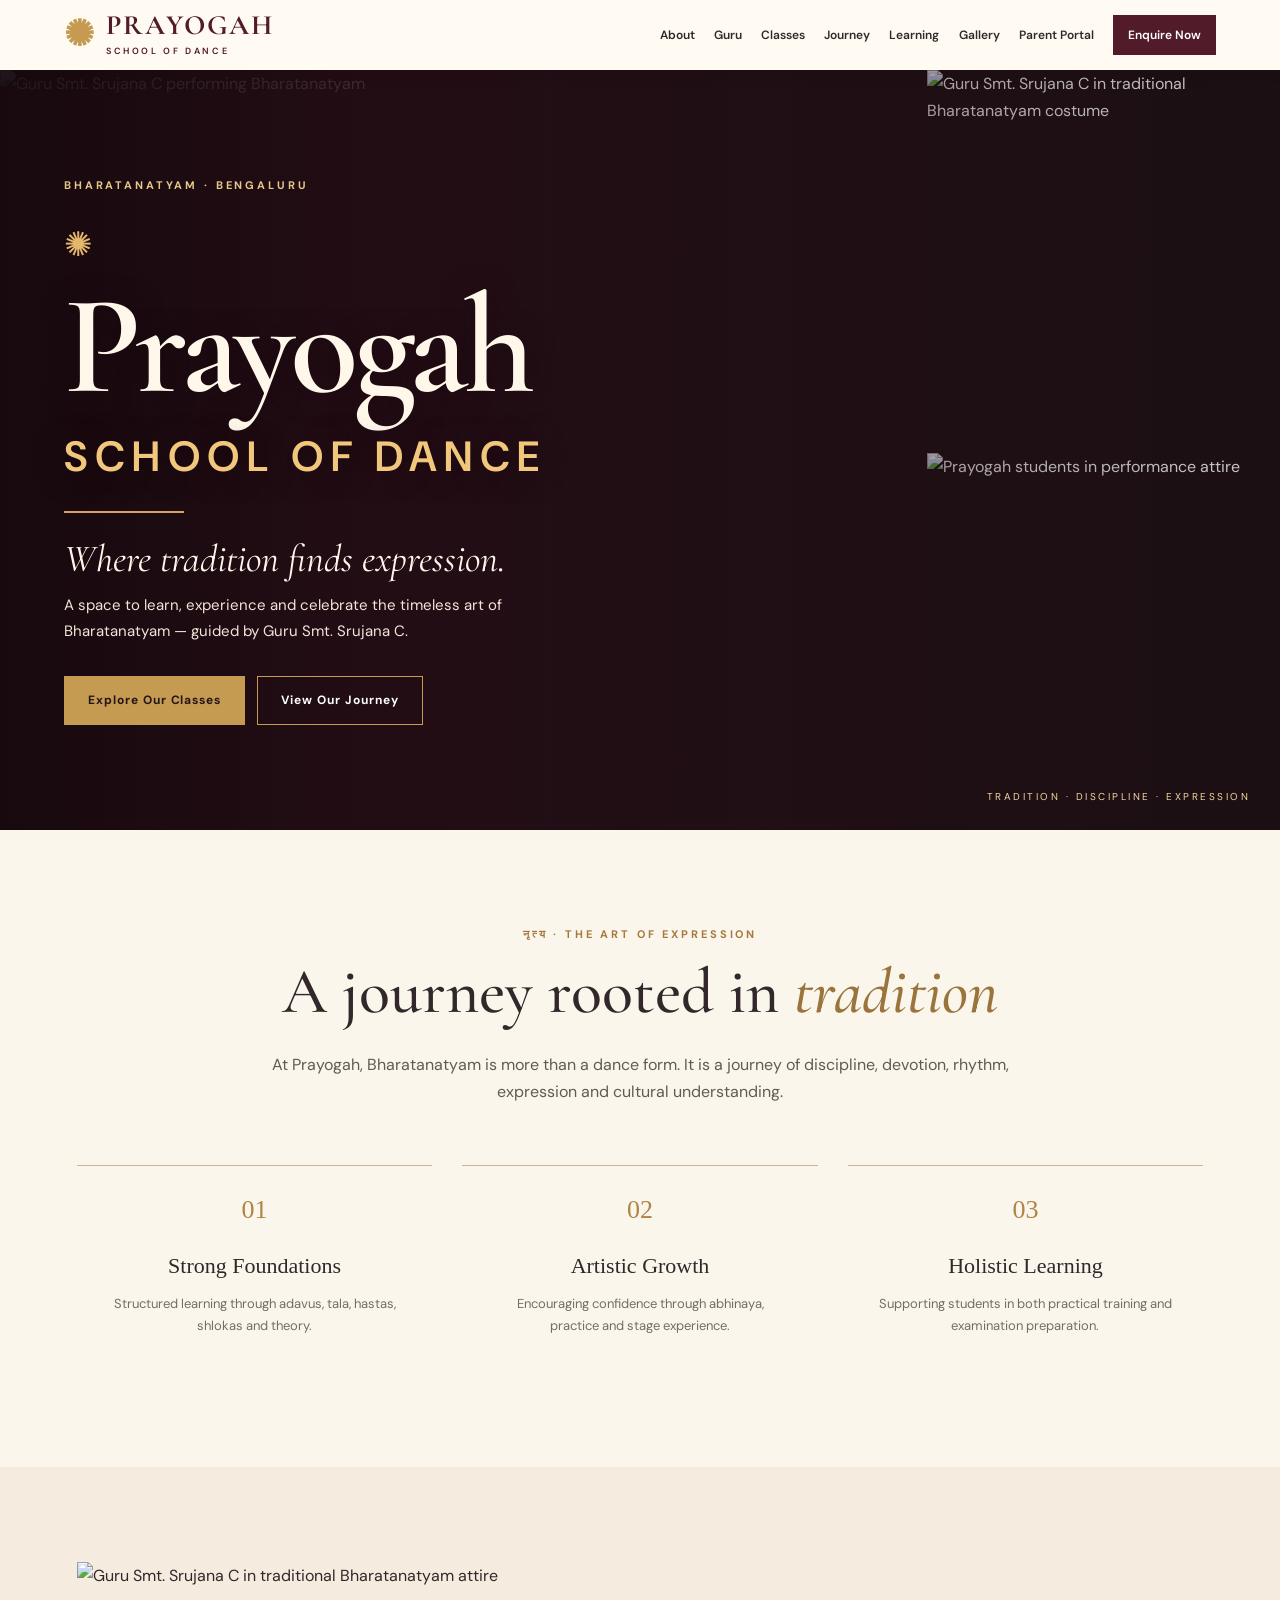
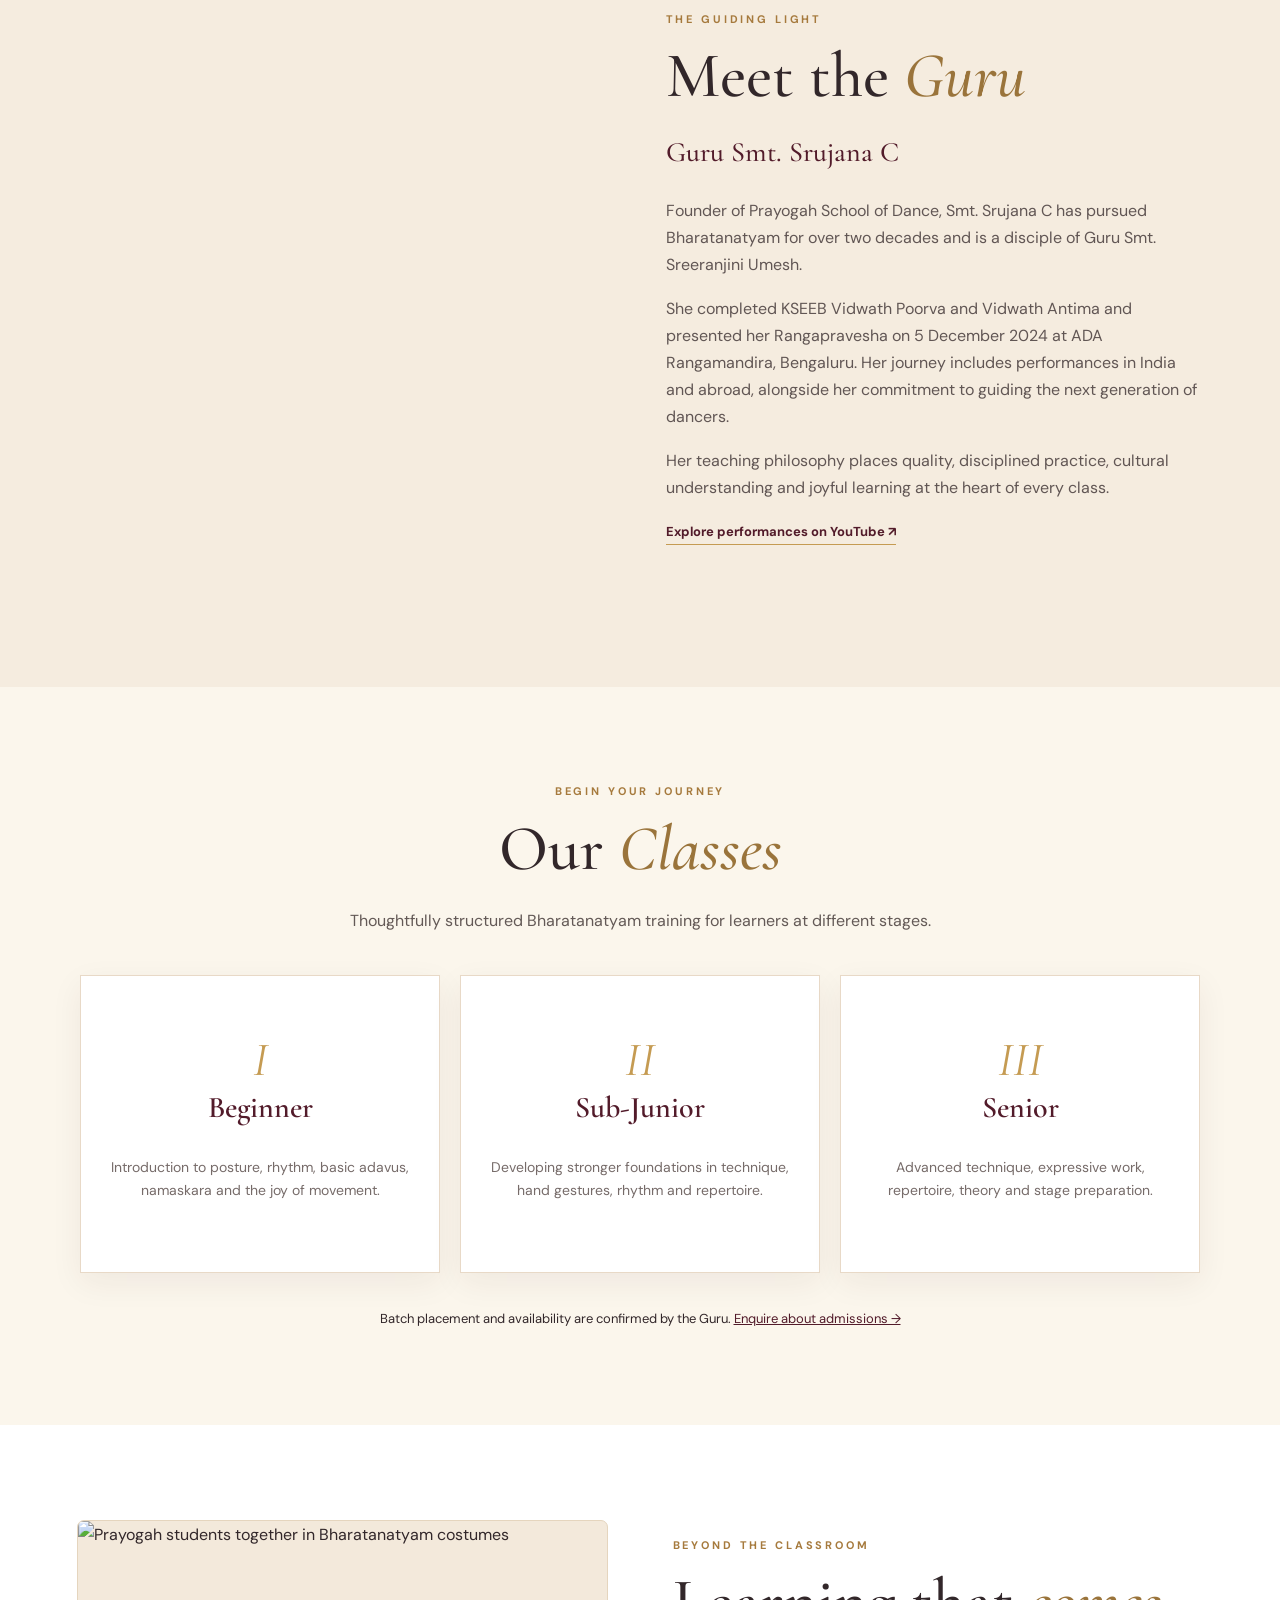
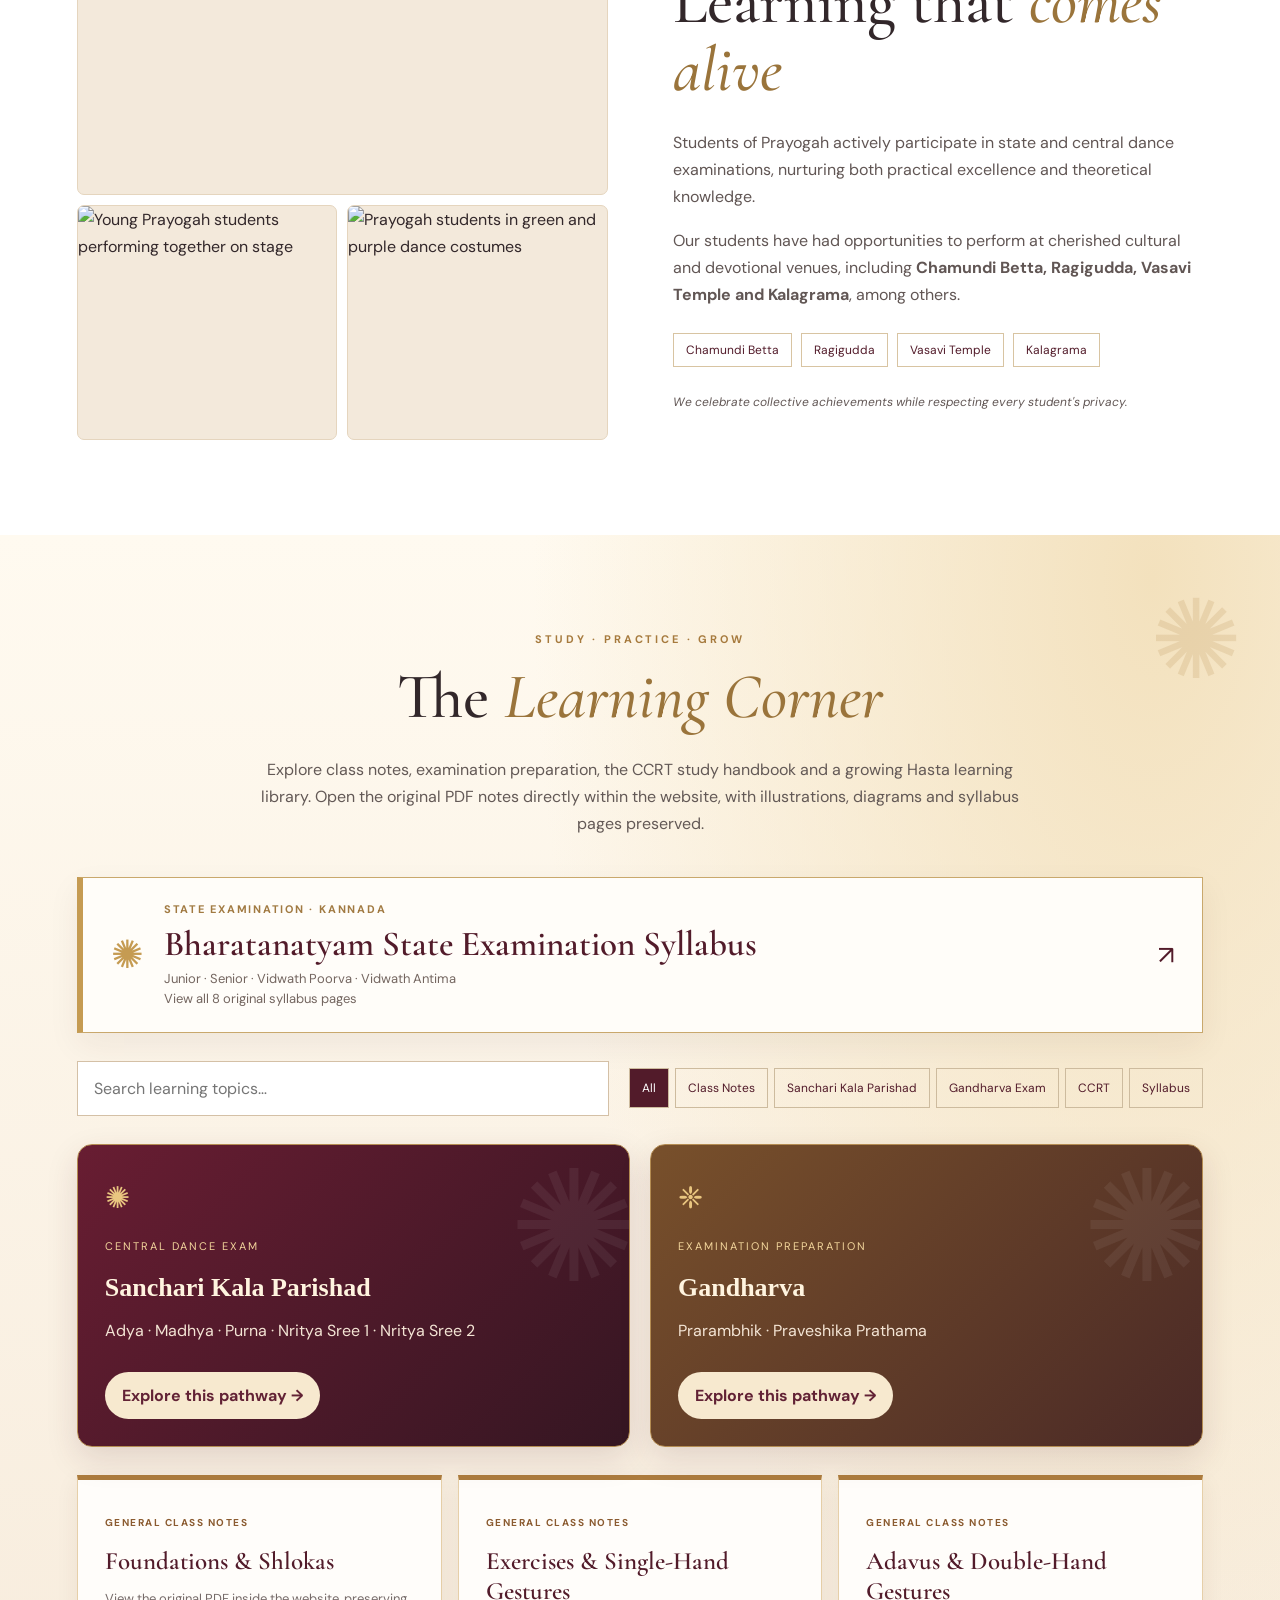
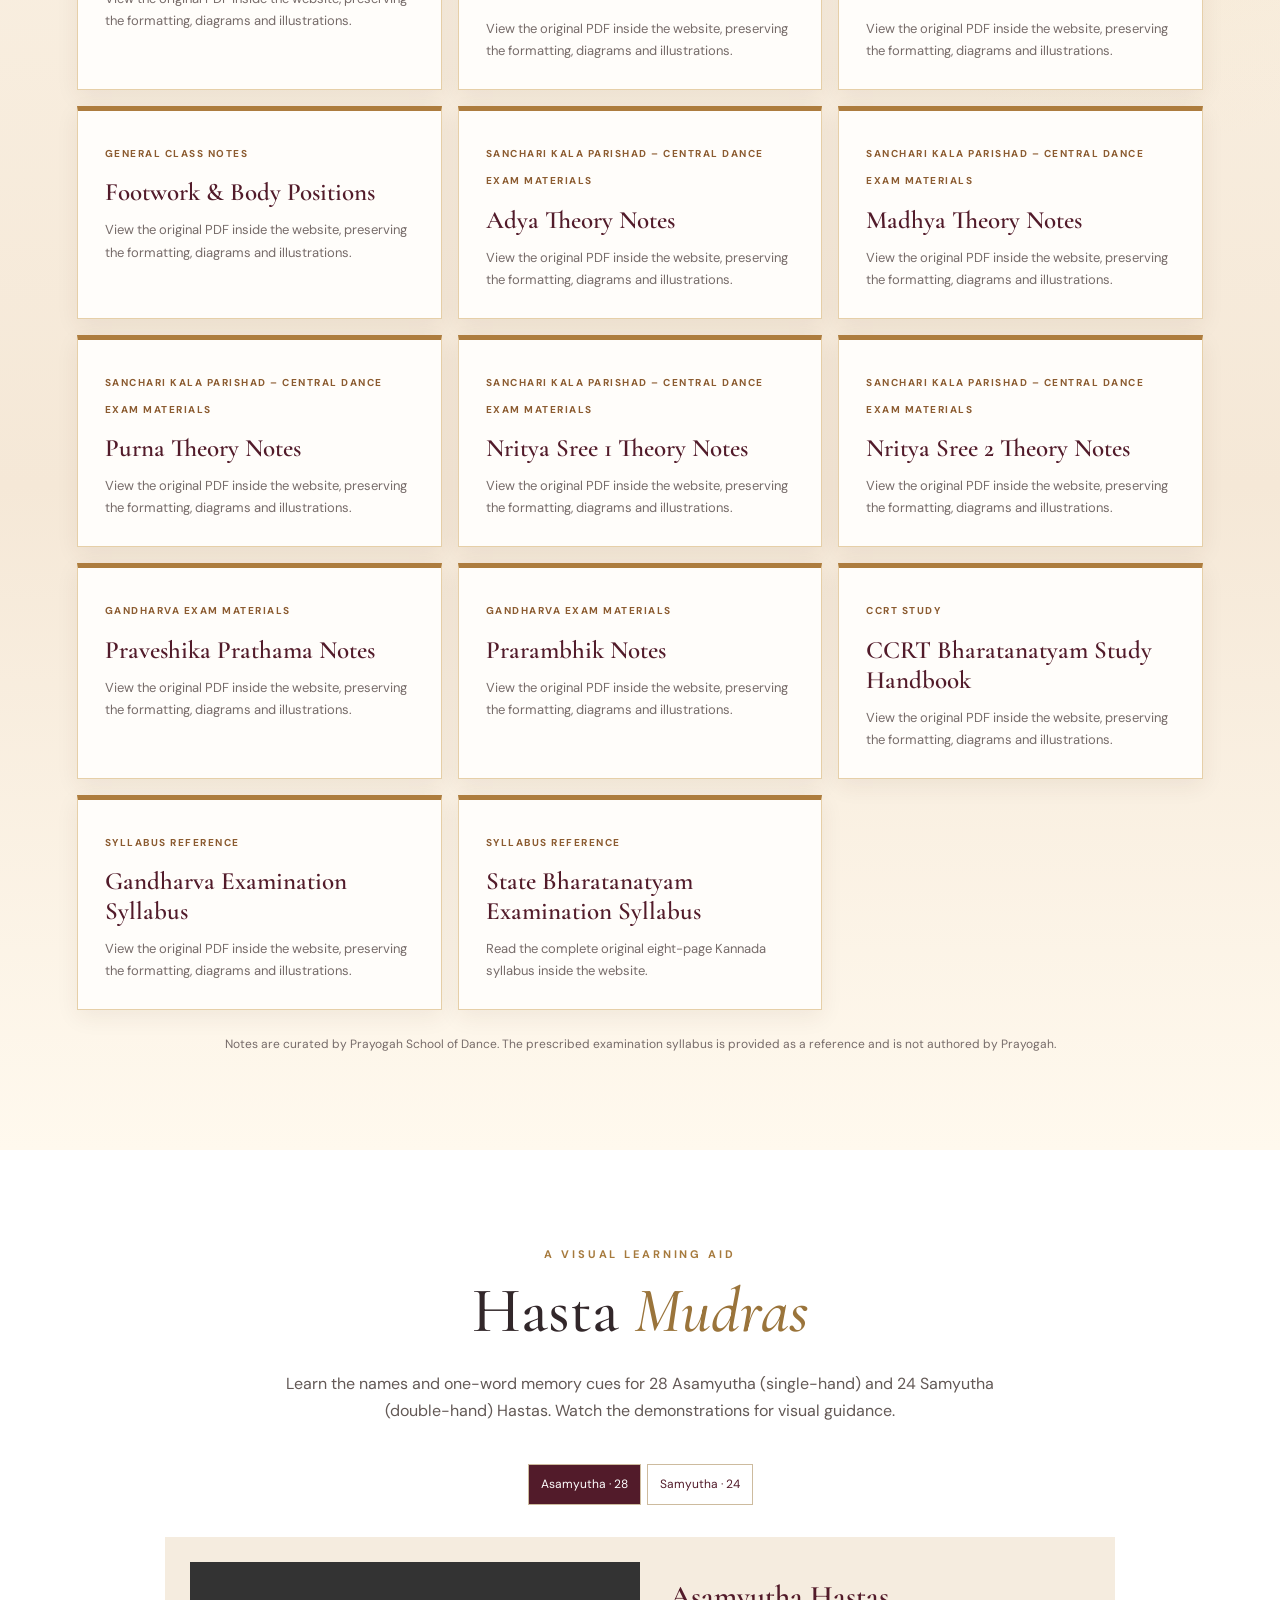
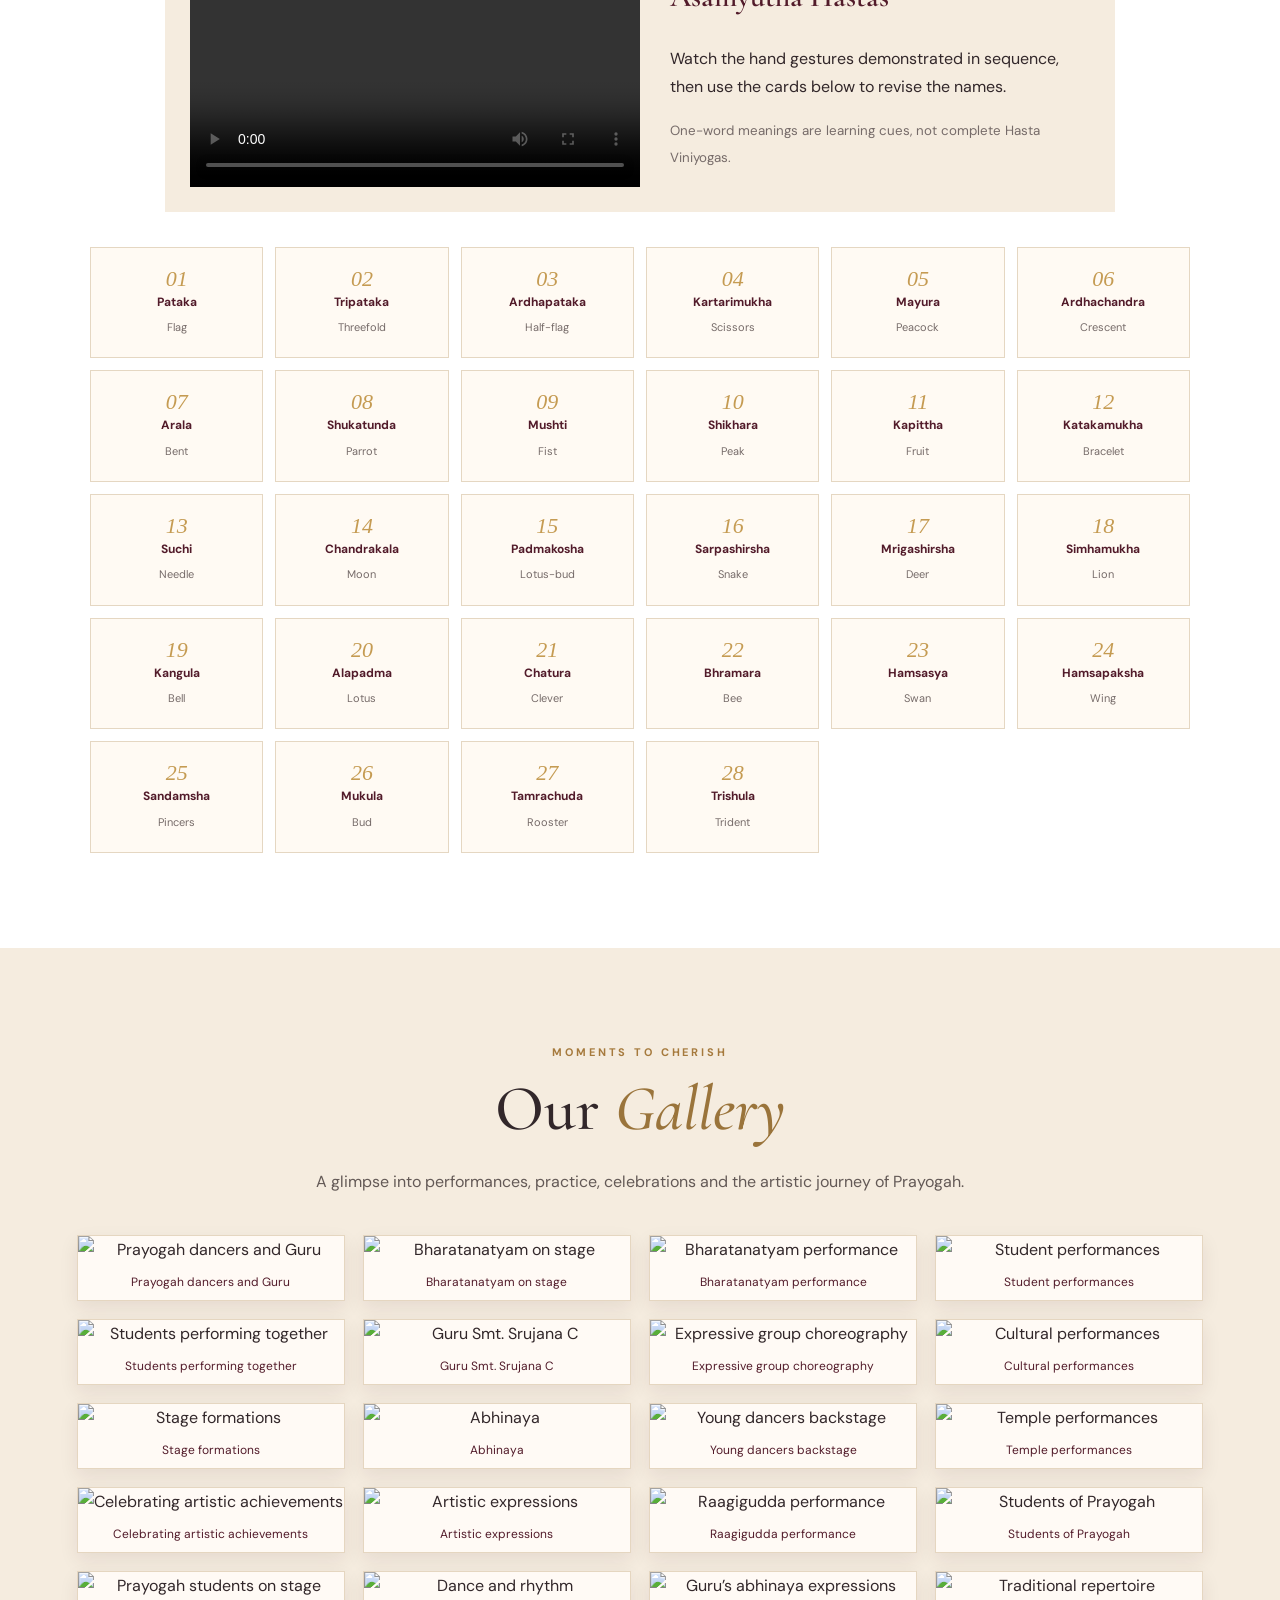
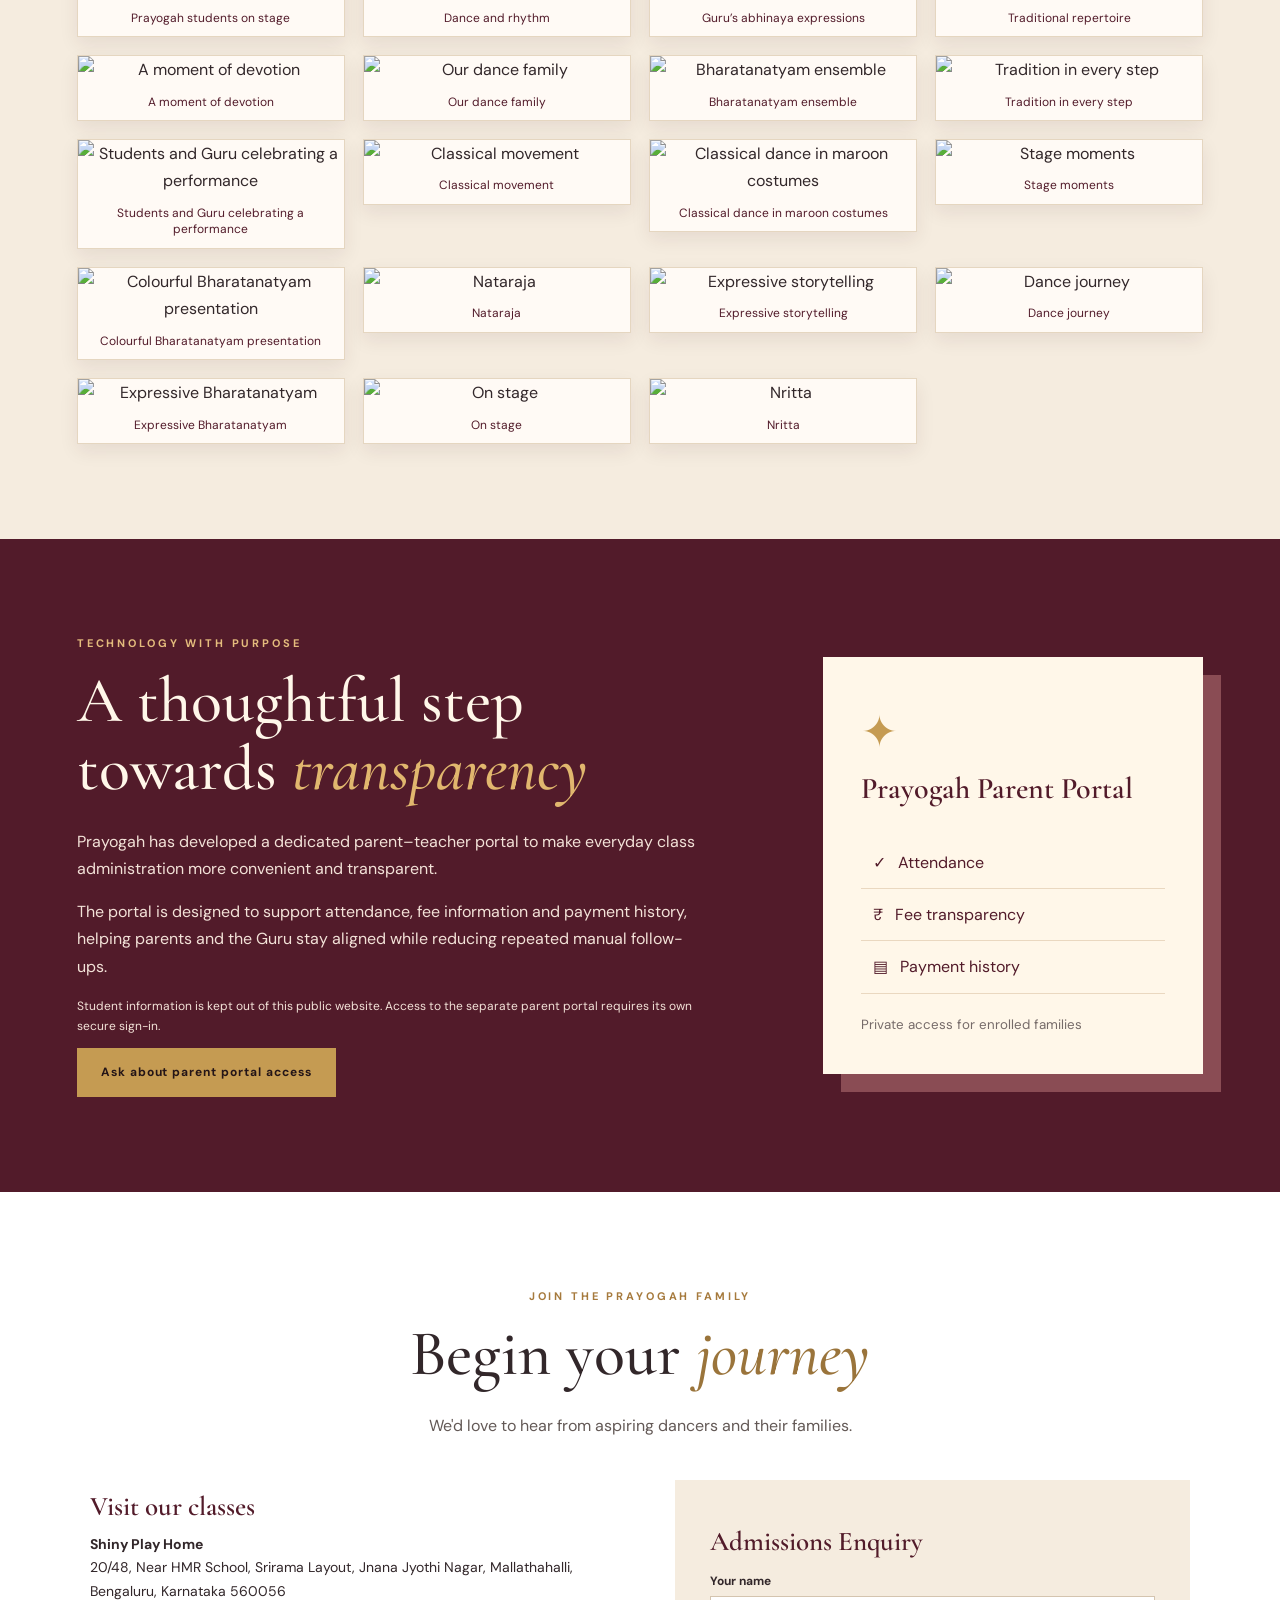
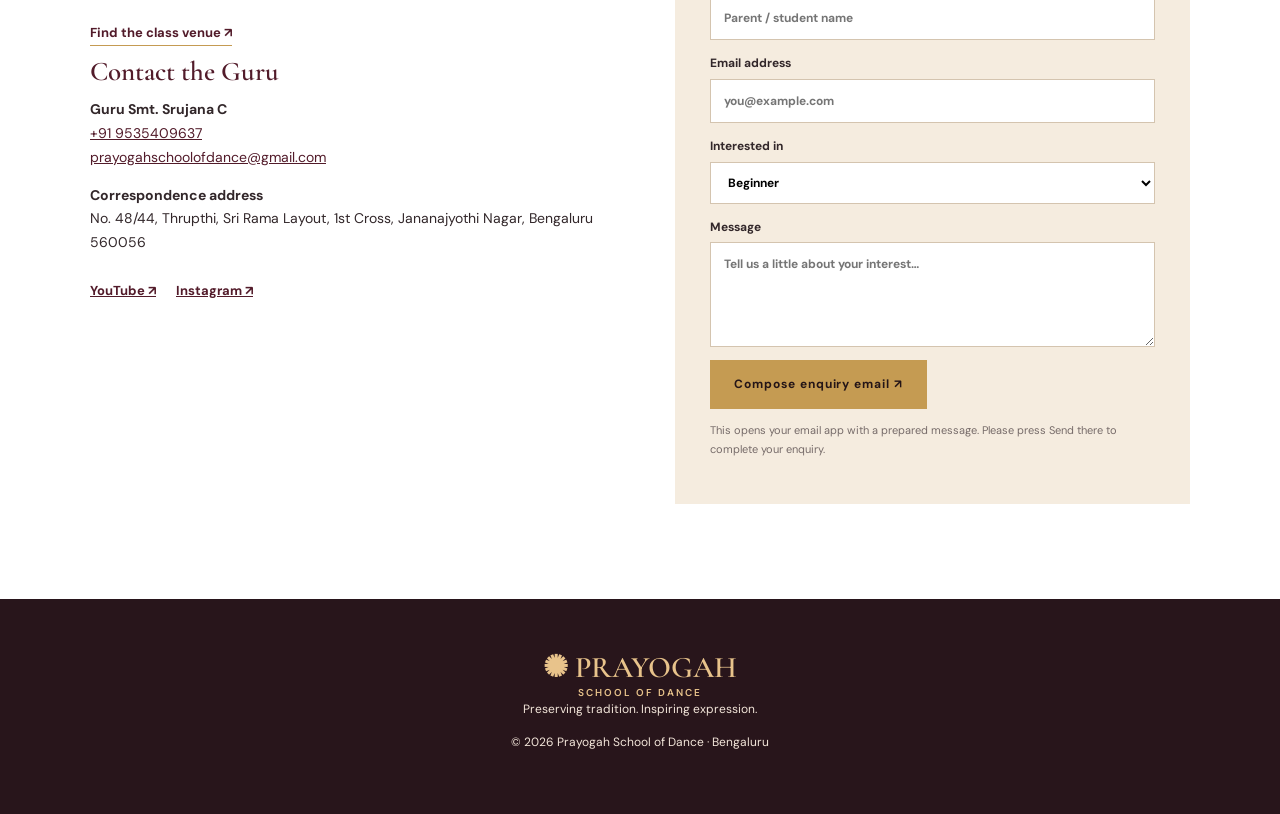
==== index.html @ fff576eb "Add files via upload" ====
<!doctype html><html lang="en"><head><meta charset="utf-8"><meta name="viewport" content="width=device-width,initial-scale=1"><meta name="theme-color" content="#521b2a"><meta name="description" content="Prayogah School of Dance offers traditional Bharatanatyam training in Jnana Jyothi Nagar, Mallathahalli, Bengaluru, under Guru Smt. Srujana C."><title>Prayogah School of Dance | Bharatanatyam in Bengaluru</title><link rel="stylesheet" href="styles.css"></head><body>
<header class="header"><a class="brand" href="#home"><span class="brand-symbol">✺</span><span>PRAYOGAH<small>SCHOOL OF DANCE</small></span></a><button class="menu-toggle" aria-label="Toggle navigation" aria-expanded="false">☰</button><nav id="main-nav"><a href="#about">About</a><a href="#guru">Guru</a><a href="#classes">Classes</a><a href="#performances">Journey</a><a href="#learning">Learning</a><a href="#gallery">Gallery</a><a href="#portal">Parent Portal</a><a href="#contact" class="nav-cta">Enquire Now</a></nav></header>
<main><section id="home" class="hero hero-reimagined"><div class="hero-visuals" aria-label="Real photographs from Prayogah performances"><img class="hero-main-image" src="assets/guru-dance.webp" alt="Guru Smt. Srujana C performing Bharatanatyam" fetchpriority="high"><div class="hero-side-images"><img src="assets/guru-portrait.webp" alt="Guru Smt. Srujana C in traditional Bharatanatyam costume"><img src="assets/students-stage.webp" alt="Prayogah students in performance attire"></div></div><div class="hero-shade"></div><div class="hero-content"><div class="eyebrow light">BHARATANATYAM · BENGALURU</div><div class="hero-ornament">✺</div><h1><span class="school-name">Prayogah</span><span class="school-subname">School of Dance</span></h1><div class="hero-rule"></div><p class="hero-tagline">Where tradition finds expression.</p><p class="hero-description">A space to learn, experience and celebrate the timeless art of Bharatanatyam — guided by Guru Smt. Srujana C.</p><div class="hero-actions"><a class="btn gold" href="#classes">Explore Our Classes</a><a class="btn outline" href="#gallery">View Our Journey</a></div></div><div class="hero-caption">TRADITION · DISCIPLINE · EXPRESSION</div></section>
<section class="intro section" id="about"><div class="section-kicker">नृत्य · The art of expression</div><h2>A journey rooted in <em>tradition</em></h2><p class="lead">At Prayogah, Bharatanatyam is more than a dance form. It is a journey of discipline, devotion, rhythm, expression and cultural understanding.</p><div class="pillars"><article><span>01</span><h3>Strong Foundations</h3><p>Structured learning through adavus, tala, hastas, shlokas and theory.</p></article><article><span>02</span><h3>Artistic Growth</h3><p>Encouraging confidence through abhinaya, practice and stage experience.</p></article><article><span>03</span><h3>Holistic Learning</h3><p>Supporting students in both practical training and examination preparation.</p></article></div></section>
<section id="guru" class="guru section"><div class="guru-image"><img src="assets/guru-portrait.webp" alt="Guru Smt. Srujana C in traditional Bharatanatyam attire" loading="lazy"></div><div class="guru-copy"><div class="section-kicker">The guiding light</div><h2>Meet the <em>Guru</em></h2><h3>Guru Smt. Srujana C</h3><p>Founder of Prayogah School of Dance, Smt. Srujana C has pursued Bharatanatyam for over two decades and is a disciple of Guru Smt. Sreeranjini Umesh.</p><p>She completed KSEEB Vidwath Poorva and Vidwath Antima and presented her Rangapravesha on 5 December 2024 at ADA Rangamandira, Bengaluru. Her journey includes performances in India and abroad, alongside her commitment to guiding the next generation of dancers.</p><p>Her teaching philosophy places quality, disciplined practice, cultural understanding and joyful learning at the heart of every class.</p><a class="text-link" href="https://www.youtube.com/@Srujana_Bharatanatyam" target="_blank" rel="noopener">Explore performances on YouTube ↗</a></div></section>
<section id="classes" class="section classes"><div class="section-kicker">Begin your journey</div><h2>Our <em>Classes</em></h2><p class="section-sub">Thoughtfully structured Bharatanatyam training for learners at different stages.</p><div class="class-grid"><article class="class-card"><div class="class-number">I</div><h3>Beginner</h3><p>Introduction to posture, rhythm, basic adavus, namaskara and the joy of movement.</p></article><article class="class-card"><div class="class-number">II</div><h3>Sub-Junior</h3><p>Developing stronger foundations in technique, hand gestures, rhythm and repertoire.</p></article><article class="class-card"><div class="class-number">III</div><h3>Senior</h3><p>Advanced technique, expressive work, repertoire, theory and stage preparation.</p></article></div><p class="classes-note">Batch placement and availability are confirmed by the Guru. <a href="#contact">Enquire about admissions →</a></p></section>
<section id="performances" class="section journey"><div class="journey-collage" aria-label="Prayogah students across performances"><figure class="journey-photo journey-photo-wide"><img src="assets/students-group.webp" alt="Prayogah students together in Bharatanatyam costumes" loading="lazy"></figure><figure class="journey-photo"><img src="assets/new-gallery-12.webp" alt="Young Prayogah students performing together on stage" loading="lazy"></figure><figure class="journey-photo"><img src="assets/new-gallery-01.webp" alt="Prayogah students in green and purple dance costumes" loading="lazy"></figure></div><div class="journey-copy"><div class="section-kicker">Beyond the classroom</div><h2>Learning that <em>comes alive</em></h2><p>Students of Prayogah actively participate in state and central dance examinations, nurturing both practical excellence and theoretical knowledge.</p><p>Our students have had opportunities to perform at cherished cultural and devotional venues, including <strong>Chamundi Betta, Ragigudda, Vasavi Temple and Kalagrama</strong>, among others.</p><div class="venue-tags"><span>Chamundi Betta</span><span>Ragigudda</span><span>Vasavi Temple</span><span>Kalagrama</span></div><p class="privacy-note">We celebrate collective achievements while respecting every student's privacy.</p></div></section>
<section id="learning" class="section learning"><div class="section-kicker">Study · Practice · Grow</div><h2>The <em>Learning Corner</em></h2><p class="section-sub">Explore class notes, examination preparation, the CCRT study handbook and a growing Hasta learning library. Open the original PDF notes directly within the website, with illustrations, diagrams and syllabus pages preserved.</p><a class="state-feature" href="article-14.html" aria-label="Open State Bharatanatyam Examination Syllabus"><span class="state-feature-icon">✺</span><span><small>STATE EXAMINATION · KANNADA</small><strong>Bharatanatyam State Examination Syllabus</strong><span>Junior · Senior · Vidwath Poorva · Vidwath Antima<br>View all 8 original syllabus pages</span></span><span class="state-feature-arrow" aria-hidden="true">↗</span></a><div class="learning-tools"><input id="article-search" type="search" placeholder="Search learning topics…" aria-label="Search learning articles"><div class="filters" id="filters"><button class="active" data-filter="All">All</button><button data-filter="General Class Notes">Class Notes</button><button data-filter="Sanchari Kala Parishad – Central Dance Exam Materials">Sanchari Kala Parishad</button><button data-filter="Gandharva Exam Materials">Gandharva Exam</button><button data-filter="CCRT Study">CCRT</button><button data-filter="Syllabus Reference">Syllabus</button></div></div><div class="learning-paths" aria-label="Examination study pathways"><div class="path-card"><div class="path-icon">✺</div><span>CENTRAL DANCE EXAM</span><h3>Sanchari Kala Parishad</h3><p>Adya · Madhya · Purna · Nritya Sree 1 · Nritya Sree 2</p><button type="button" class="path-filter" data-path="Sanchari Kala Parishad – Central Dance Exam Materials">Explore this pathway →</button></div><div class="path-card"><div class="path-icon">❈</div><span>EXAMINATION PREPARATION</span><h3>Gandharva</h3><p>Prarambhik · Praveshika Prathama</p><button type="button" class="path-filter" data-path="Gandharva Exam Materials">Explore this pathway →</button></div></div><div class="article-grid" id="article-grid"></div><div class="learning-footnote">Notes are curated by Prayogah School of Dance. The prescribed examination syllabus is provided as a reference and is not authored by Prayogah.</div></section>
<section id="hastas" class="section hastas"><div class="section-kicker">A visual learning aid</div><h2>Hasta <em>Mudras</em></h2><p class="section-sub">Learn the names and one-word memory cues for 28 Asamyutha (single-hand) and 24 Samyutha (double-hand) Hastas. Watch the demonstrations for visual guidance.</p><div class="hasta-switch"><button data-hasta="asamyutha" class="active">Asamyutha · 28</button><button data-hasta="samyutha">Samyutha · 24</button></div><div class="hasta-video"><video id="hasta-video" controls preload="metadata" playsinline controlsList="nodownload" src="assets/asamyutha-hastas.mp4"></video><div><h3 id="hasta-video-title">Asamyutha Hastas</h3><p>Watch the hand gestures demonstrated in sequence, then use the cards below to revise the names.</p><small>One-word meanings are learning cues, not complete Hasta Viniyogas.</small></div></div><div id="hasta-grid" class="hasta-grid"></div></section>
<section id="gallery" class="section gallery"><div class="section-kicker">Moments to cherish</div><h2>Our <em>Gallery</em></h2><p class="section-sub">A glimpse into performances, practice, celebrations and the artistic journey of Prayogah.</p><div class="gallery-grid" id="gallery-grid"></div></section>
<section id="portal" class="portal section"><div><div class="section-kicker pale">Technology with purpose</div><h2>A thoughtful step towards <em>transparency</em></h2><p>Prayogah has developed a dedicated parent–teacher portal to make everyday class administration more convenient and transparent.</p><p>The portal is designed to support attendance, fee information and payment history, helping parents and the Guru stay aligned while reducing repeated manual follow-ups.</p><p class="portal-caution">Student information is kept out of this public website. Access to the separate parent portal requires its own secure sign-in.</p><a class="btn gold" href="#contact">Ask about parent portal access</a></div><div class="portal-art"><span class="portal-icon">✦</span><h3>Prayogah Parent Portal</h3><div class="portal-row">✓ &nbsp; Attendance</div><div class="portal-row">₹ &nbsp; Fee transparency</div><div class="portal-row">▤ &nbsp; Payment history</div><small>Private access for enrolled families</small></div></section>
<section id="contact" class="section contact"><div class="section-kicker">Join the Prayogah family</div><h2>Begin your <em>journey</em></h2><p class="section-sub">We'd love to hear from aspiring dancers and their families.</p><div class="contact-layout"><div class="contact-details"><h3>Visit our classes</h3><p><strong>Shiny Play Home</strong><br>20/48, Near HMR School, Srirama Layout, Jnana Jyothi Nagar, Mallathahalli, Bengaluru, Karnataka 560056</p><a class="text-link" target="_blank" rel="noopener" href="https://www.google.com/maps/search/?api=1&query=Shiny%20Play%20Home%2020%2F48%20Near%20HMR%20School%20Srirama%20Layout%20Mallathahalli%20Bengaluru%20560056">Find the class venue ↗</a><h3>Contact the Guru</h3><p><strong>Guru Smt. Srujana C</strong><br><a href="tel:+919535409637">+91 9535409637</a><br><a href="mailto:prayogahschoolofdance@gmail.com">prayogahschoolofdance@gmail.com</a></p><p><strong>Correspondence address</strong><br>No. 48/44, Thrupthi, Sri Rama Layout, 1st Cross, Jananajyothi Nagar, Bengaluru 560056</p><div class="socials"><a href="https://www.youtube.com/@Srujana_Bharatanatyam" target="_blank" rel="noopener">YouTube ↗</a><a href="https://www.instagram.com/itssruj/" target="_blank" rel="noopener">Instagram ↗</a></div></div><form id="enquiry-form" class="enquiry-form"><h3>Admissions Enquiry</h3><label>Your name<input name="name" required autocomplete="name" placeholder="Parent / student name"></label><label>Email address<input name="email" type="email" required autocomplete="email" placeholder="you@example.com"></label><label>Interested in<select name="batch"><option>Beginner</option><option>Sub-Junior</option><option>Senior</option><option>Not sure yet</option></select></label><label>Message<textarea name="message" rows="4" placeholder="Tell us a little about your interest…"></textarea></label><button type="submit" class="btn gold">Compose enquiry email ↗</button><p class="form-hint">This opens your email app with a prepared message. Please press Send there to complete your enquiry.</p></form></div></section></main><div id="photo-preview" class="photo-preview" role="dialog" aria-label="Full photograph preview" aria-modal="true" hidden><button class="photo-close" type="button" aria-label="Close photograph preview">×</button><img alt=""><p class="photo-preview-caption"></p></div><footer class="site-footer"><div class="footer-brand">✺ PRAYOGAH <small>SCHOOL OF DANCE</small></div><p>Preserving tradition. Inspiring expression.</p><p>© <span id="year"></span> Prayogah School of Dance · Bengaluru</p></footer><script src="script.js"></script></body></html>
---- styles.css ----
@import url('https://fonts.googleapis.com/css2?family=Cormorant+Garamond:wght@400;500;600;700&family=DM+Sans:wght@400;500;600;700&display=swap');:root{--maroon:#521b2a;--deep:#28151b;--gold:#c59b52;--cream:#fbf6ec;--paper:#f5ecdf;--ink:#32272a;--muted:#766b69}*{box-sizing:border-box}html{scroll-behavior:smooth}body{margin:0;color:var(--ink);font-family:'DM Sans',Arial,sans-serif;background:var(--cream);line-height:1.7}a{color:inherit}button,input,textarea,select{font:inherit}button{cursor:pointer}.header,.simple-header{position:sticky;top:0;z-index:10;display:flex;align-items:center;justify-content:space-between;background:#fffaf3ed;backdrop-filter:blur(15px);padding:13px clamp(20px,5vw,90px);box-shadow:0 2px 20px #0000000d}.brand{display:flex;align-items:center;gap:10px;text-decoration:none;font-family:'Cormorant Garamond',serif;font-size:28px;font-weight:700;letter-spacing:.07em;color:var(--maroon);line-height:.9}.brand small{display:block;font:600 9px 'DM Sans',sans-serif;letter-spacing:.29em;margin-top:7px}.brand-symbol{color:var(--gold);font-size:36px}.header nav{display:flex;align-items:center;gap:clamp(12px,1.5vw,25px)}.header nav a{font-size:12px;text-decoration:none;font-weight:600}.header nav a:hover,.text-link:hover{color:#a77a38}.header .nav-cta{background:var(--maroon);color:white;padding:10px 15px}.menu-toggle{display:none;border:0;background:none;font-size:27px;color:var(--maroon)}.hero{position:relative;min-height:690px;display:flex;align-items:center;overflow:hidden;color:white;background:var(--deep)}.hero-photo{position:absolute;inset:0;background:url('assets/guru-performance.webp') center 31%/cover no-repeat}.hero-shade{position:absolute;inset:0;background:linear-gradient(90deg,#210d17e8 0%,#210d17ba 41%,#210d1740 80%)}.hero-content{position:relative;width:min(1150px,90%);margin:auto;padding:70px 0}.eyebrow,.section-kicker{text-transform:uppercase;letter-spacing:.26em;font-size:11px;font-weight:700;color:#a67a3d}.eyebrow.light{color:#e5c789}h1,h2,h3,p{margin-top:0}h1,h2{font-family:'Cormorant Garamond',Georgia,serif;line-height:1.06}h1{font-size:clamp(56px,7.3vw,105px);font-weight:500;margin:28px 0}h1 em,h2 em{font-weight:500;color:var(--gold)}.hero p{font-size:17px;max-width:450px;color:#f4e7d9}.hero-actions{display:flex;gap:12px;flex-wrap:wrap;margin-top:35px}.btn{display:inline-block;border:1px solid var(--gold);padding:13px 23px;text-decoration:none;font-size:12px;font-weight:700;letter-spacing:.08em;text-align:center}.btn.gold{background:var(--gold);color:#241517}.btn.outline{background:transparent;color:white}.hero-caption{position:absolute;right:30px;bottom:25px;letter-spacing:.25em;font-size:10px}.section{padding:95px max(6vw,24px)}.section-kicker{text-align:center;margin-bottom:14px}h2{font-size:clamp(43px,5vw,70px);text-align:center;font-weight:500;margin-bottom:25px}h2 em{color:#9a743b}.lead,.section-sub{max-width:760px;text-align:center;margin:0 auto 40px;color:#635956;font-size:16px}.intro{text-align:center}.pillars{max-width:1150px;margin:60px auto 0;display:grid;grid-template-columns:repeat(3,1fr);gap:30px}.pillars article{padding:22px 30px;border-top:1px solid #cdb58b}.pillars span{font-family:Georgia,serif;color:#ae8545;font-size:26px}.pillars h3{font-family:Georgia,serif;font-size:22px;font-weight:500;margin:15px 0 8px}.pillars p{font-size:13px;color:var(--muted)}.guru{display:grid;grid-template-columns:minmax(280px,1fr) minmax(300px,1.05fr);gap:clamp(30px,6vw,100px);align-items:center;background:var(--paper)}.guru-image img{width:100%;height:630px;object-fit:cover;object-position:center 15%;display:block}.guru-copy{max-width:580px}.guru-copy .section-kicker,.journey-copy .section-kicker,.portal .section-kicker{text-align:left}.guru-copy h2,.journey-copy h2,.portal h2{text-align:left}.guru-copy h3{font:500 28px 'Cormorant Garamond',serif;color:var(--maroon)}.guru-copy p,.journey-copy p{color:#615654}.text-link{color:var(--maroon);font-weight:700;font-size:13px;text-decoration:none;border-bottom:1px solid var(--gold);padding-bottom:4px}.classes{text-align:center}.class-grid{display:grid;grid-template-columns:repeat(3,1fr);gap:20px;max-width:1120px;margin:auto}.class-card{padding:55px 30px;background:white;border:1px solid #e8d9c7;box-shadow:0 10px 30px #3d182010}.class-number{font:italic 48px 'Cormorant Garamond',serif;color:var(--gold)}.class-card h3{font:600 30px 'Cormorant Garamond',serif;color:var(--maroon)}.class-card p{font-size:14px;color:var(--muted)}.classes-note{margin:35px 0 0;font-size:13px}.classes-note a{color:var(--maroon)}.journey{background:#fff;display:grid;grid-template-columns:1fr 1fr;gap:65px;align-items:center}.journey-image img{width:100%;height:510px;object-fit:cover}.venue-tags{display:flex;gap:9px;flex-wrap:wrap;margin:25px 0}.venue-tags span{border:1px solid #d8c4a2;padding:6px 12px;color:var(--maroon);font-size:12px}.privacy-note{font-size:12px;font-style:italic}.learning{background:var(--paper)}.learning-tools{max-width:1140px;margin:0 auto 25px;display:flex;justify-content:space-between;align-items:center;gap:20px;flex-wrap:wrap}.learning-tools input{padding:13px 16px;min-width:250px;flex:1;border:1px solid #d4c0a6;background:white}.filters,.hasta-switch{display:flex;gap:6px;flex-wrap:wrap}.filters button,.hasta-switch button{border:1px solid #cdbb9e;background:transparent;padding:9px 12px;font-size:12px;color:var(--maroon)}.filters .active,.hasta-switch .active{background:var(--maroon);color:white}.article-grid{max-width:1140px;margin:auto;display:grid;grid-template-columns:repeat(3,1fr);gap:16px}.article-card{background:#fffdf9;padding:27px;border:1px solid #e5d7c2;text-decoration:none;transition:transform .2s}.article-card:hover{transform:translateY(-3px)}.article-card small{color:#a17741;font-size:10px;letter-spacing:.15em;text-transform:uppercase}.article-card h3{font:600 25px 'Cormorant Garamond',serif;color:var(--maroon);margin:12px 0}.article-card p{font-size:13px;color:var(--muted);margin:0}.learning-footnote,.gallery-hint{font-size:12px;text-align:center;color:var(--muted);margin:24px auto 0}.hastas{background:#fff}.hasta-switch{justify-content:center;margin:0 0 32px}.hasta-video{display:grid;grid-template-columns:minmax(250px,450px) 1fr;gap:30px;align-items:center;max-width:950px;margin:0 auto 35px;background:var(--paper);padding:25px}.hasta-video video{width:100%;max-height:290px;background:#1b1517}.hasta-video h3{font:600 30px 'Cormorant Garamond',serif;color:var(--maroon)}.hasta-video small{color:var(--muted)}.hasta-grid{max-width:1100px;margin:auto;display:grid;grid-template-columns:repeat(6,1fr);gap:12px}.hasta-card{padding:18px 8px;text-align:center;border:1px solid #e5d7c2;background:#fffaf3}.hasta-card span{display:block;color:var(--gold);font:italic 22px Georgia,serif}.hasta-card strong{display:block;font-size:12px;color:var(--maroon);overflow-wrap:anywhere}.hasta-card small{font-size:11px;color:var(--muted)}.gallery{background:var(--paper);text-align:center}.gallery-grid{max-width:1200px;margin:auto;display:grid;grid-template-columns:repeat(4,1fr);gap:13px}.gallery-grid figure{margin:0;position:relative;overflow:hidden;background:#d6c8b8;aspect-ratio:3/4}.gallery-grid figure:nth-child(5n){aspect-ratio:4/3}.gallery-grid img{width:100%;height:100%;object-fit:cover;transition:transform .3s}.gallery-grid img:hover{transform:scale(1.045)}.gallery-grid figcaption{position:absolute;bottom:0;left:0;right:0;color:white;font-size:11px;padding:26px 10px 10px;background:linear-gradient(transparent,#0009)}.gallery-more{margin:30px auto 0;background:var(--maroon);color:white;border-color:var(--maroon)}.portal{background:var(--maroon);color:#fff7e9;display:grid;grid-template-columns:1.3fr .8fr;gap:10vw;align-items:center}.portal h2 em{color:#e1b76e}.portal p{color:#f3e2d8}.portal .section-kicker{color:#e4bc7d}.portal-caution{font-size:12px}.portal-art{background:#fff7e9;color:var(--maroon);padding:38px;box-shadow:18px 18px 0 #8a4c54}.portal-icon{font-size:44px;color:var(--gold)}.portal-art h3{font:600 30px 'Cormorant Garamond',serif}.portal-row{padding:12px;border-bottom:1px solid #ead8c0}.portal-art small{display:block;margin-top:20px;color:var(--muted)}.contact{background:#fff}.contact-layout{display:grid;grid-template-columns:1fr 1fr;gap:70px;max-width:1100px;margin:auto}.contact-details h3,.enquiry-form h3{font:600 27px 'Cormorant Garamond',serif;color:var(--maroon);margin:10px 0}.contact-details p{font-size:14px}.contact-details a{color:var(--maroon)}.socials{display:flex;gap:20px;margin-top:25px;font-weight:700;font-size:13px}.enquiry-form{padding:35px;background:var(--paper)}.enquiry-form label{display:block;font-size:12px;font-weight:700;margin:13px 0}.enquiry-form input,.enquiry-form textarea,.enquiry-form select{display:block;width:100%;padding:11px 13px;border:1px solid #d4c4af;background:white;margin-top:5px}.form-hint{font-size:11px;color:var(--muted);margin-top:12px}.site-footer{text-align:center;background:var(--deep);color:#f3e6da;padding:50px 20px;font-size:12px}.footer-brand{font:600 30px 'Cormorant Garamond',serif;color:#e8c38b}.footer-brand small{display:block;font:600 10px 'DM Sans',sans-serif;letter-spacing:.2em}.site-footer a{color:#e8c38b}.article-wrap{max-width:900px;margin:60px auto 100px;padding:0 25px}.article-wrap h1{font-size:clamp(40px,5vw,65px);color:var(--maroon);margin:15px 0}.article-intro{font-size:17px}.article-credit{font-size:12px;color:var(--muted);border-left:3px solid var(--gold);padding:7px 12px;background:var(--paper)}.article-body{padding-top:30px}.article-body h3{font:600 25px 'Cormorant Garamond',serif;color:var(--maroon);margin:30px 0 10px}.article-body p{font-size:15px;white-space:normal;line-height:1.95;border-bottom:1px solid #eee4d6;padding-bottom:15px}.back{text-decoration:none;font-size:13px;color:var(--maroon)}@media(max-width:1000px){.header nav{gap:10px}.header nav a{font-size:11px}.article-grid{grid-template-columns:repeat(2,1fr)}.hasta-grid{grid-template-columns:repeat(4,1fr)}}@media(max-width:760px){.menu-toggle{display:block}.header nav{display:none;position:absolute;top:100%;left:0;right:0;background:#fffaf3;padding:20px 28px;flex-direction:column;align-items:flex-start;box-shadow:0 15px 25px #0002}.header nav.open{display:flex}.hero{min-height:650px}.hero-photo{background-position:60% center}.hero-shade{background:linear-gradient(90deg,#210d17db,#210d176b)}.hero-content{padding:85px 0}.hero-caption{display:none}.section{padding:65px 22px}.pillars,.class-grid,.guru,.journey,.portal,.contact-layout{grid-template-columns:1fr}.guru-image img{height:470px}.journey-image img{height:350px}.guru-copy h2,.journey-copy h2,.portal h2{text-align:center}.guru-copy .section-kicker,.journey-copy .section-kicker,.portal .section-kicker{text-align:center}.article-grid{grid-template-columns:1fr}.gallery-grid{grid-template-columns:repeat(2,1fr)}.hasta-grid{grid-template-columns:repeat(3,1fr)}.hasta-video{grid-template-columns:1fr}.portal-art{max-width:420px;margin:auto}.contact-layout{gap:35px}.enquiry-form{padding:25px}.learning-tools{display:block}.learning-tools input{width:100%;margin-bottom:15px}.hero h1{font-size:57px}}@media(max-width:390px){.hasta-grid{grid-template-columns:repeat(2,1fr)}.brand{font-size:23px}.hero h1{font-size:48px}}
/* Homepage refresh — original Prayogah photography only */
.hero-reimagined{min-height:760px;background:#1c1115}.hero-reimagined .hero-visuals{position:absolute;inset:0;display:grid;grid-template-columns:72% 28%;gap:5px;opacity:.95}.hero-reimagined .hero-visuals img{width:100%;height:100%;object-fit:cover;display:block}.hero-reimagined .hero-main-image{object-position:center 32%}.hero-reimagined .hero-side-images{display:grid;grid-template-rows:1fr 1fr;gap:5px;min-height:0}.hero-reimagined .hero-side-images img:first-child{object-position:center 18%}.hero-reimagined .hero-shade{background:linear-gradient(90deg,rgba(23,9,14,.94) 0%,rgba(36,12,21,.87) 30%,rgba(36,12,21,.46) 60%,rgba(25,8,15,.17) 100%)}.hero-reimagined .hero-content{width:min(1180px,90%);padding:105px 0;z-index:1}.hero-reimagined h1{margin:12px 0 20px;line-height:.86;text-shadow:0 3px 28px #17090c99}.hero-reimagined .school-name{display:block;font-size:clamp(76px,11vw,164px);font-weight:600;letter-spacing:-.035em;color:#fff7e9}.hero-reimagined .school-subname{display:block;font-family:'DM Sans',sans-serif;font-size:clamp(22px,3.3vw,47px);font-weight:600;letter-spacing:.18em;text-transform:uppercase;color:#f1c77c;margin-top:25px;line-height:1.2}.hero-reimagined .hero-ornament{font-size:34px;color:#e4b76d;margin-top:22px}.hero-reimagined .hero-rule{width:120px;height:2px;background:#d4a35c;margin:28px 0 24px}.hero-reimagined .hero-tagline{font-family:'Cormorant Garamond',Georgia,serif;font-size:clamp(27px,3vw,42px);color:#fff6e9;font-style:italic;max-width:650px;line-height:1.15;margin-bottom:12px}.hero-reimagined .hero-description{font-size:15px;max-width:520px;color:#f1e5d9}.hero-reimagined .hero-caption{z-index:1;color:#f6d6a4}.hero-reimagined .hero-actions{margin-top:32px}@media(max-width:760px){.hero-reimagined{min-height:730px}.hero-reimagined .hero-visuals{grid-template-columns:100%}.hero-reimagined .hero-side-images{display:none}.hero-reimagined .hero-main-image{object-position:64% center}.hero-reimagined .hero-shade{background:linear-gradient(90deg,rgba(28,10,17,.9),rgba(28,10,17,.64)),linear-gradient(0deg,#230b17a6,transparent)}.hero-reimagined .hero-content{padding:85px 0}.hero-reimagined .school-name{font-size:clamp(63px,13vw,98px)}.hero-reimagined .school-subname{font-size:clamp(19px,4.3vw,29px);letter-spacing:.1em}.hero-reimagined .hero-description{font-size:14px}}


/* Learning Corner – illustrated editorial refresh */
.learning{background:radial-gradient(ellipse at 90% 2%,#f3e1bd 0%,transparent 38%),linear-gradient(180deg,#fffaf0,#f5e8d7 70%,#fff9ee);position:relative}
.learning:before{content:'✺';position:absolute;right:3%;top:12px;font-size:110px;color:#b58a4930;pointer-events:none}
.learning-tools{position:relative;z-index:1}
.learning-paths{display:grid;grid-template-columns:repeat(2,minmax(0,1fr));gap:20px;margin:28px 0}
.path-card{background:linear-gradient(135deg,#681d32,#351622);color:#fff4df;padding:27px;border-radius:15px;box-shadow:0 12px 32px #481b2a22;border:1px solid #b48c52;position:relative;overflow:hidden}
.path-card:after{content:'✺';position:absolute;font-size:155px;right:-10px;top:-48px;color:#ffffff10;pointer-events:none}
.path-card:nth-child(2){background:linear-gradient(135deg,#78502b,#4a2926)}
.path-icon{font-size:30px;color:#e9c680;margin-bottom:8px}.path-card>span{font-size:11px;letter-spacing:2px;color:#f3d69c}
.path-card h3{font-family:Georgia,serif;font-size:26px;margin:8px 0}.path-card p{line-height:1.6;color:#f4e5d5}.path-filter{background:#f7e9cf;color:#622235;border:0;border-radius:100px;padding:10px 17px;cursor:pointer;font-weight:700;margin-top:12px}
.article-card{background:#fffdfa!important;border:1px solid #e6cfa8!important;border-top:5px solid #ad7c3e!important;box-shadow:0 7px 22px #4b2d1a12;transition:transform .2s,box-shadow .2s}
.article-card:hover{transform:translateY(-5px);box-shadow:0 15px 32px #4b2d1a25}
.article-card small{color:#8b5b30!important;font-weight:700}
.article-wrap{max-width:1000px!important;margin:48px auto 80px!important;padding:48px clamp(22px,5vw,68px)!important;background:#fffaf0!important;border:1px solid #d6b98c;border-radius:20px;box-shadow:0 20px 70px #41211924;position:relative}
.article-wrap:before{content:'';position:absolute;inset:10px;border:1px solid #ead9bb;border-radius:13px;pointer-events:none}
.article-wrap h1{color:#632235!important;font-family:Georgia,serif!important;font-size:clamp(32px,4vw,52px)!important;line-height:1.18}
.article-wrap .eyebrow{letter-spacing:2px;color:#a16c32;font-weight:800;font-size:12px;text-transform:uppercase}
.article-art{background:linear-gradient(120deg,#fff4de,#f5e4c8);border:1px solid #e7cfaa;border-radius:16px;margin:22px 0 32px;display:flex;justify-content:center;overflow:hidden}
.article-illustration{max-width:440px;width:100%;height:auto}
.article-body{background:#fffefd;border-radius:15px;padding:clamp(16px,3vw,35px);border:1px solid #ecdcc1;line-height:1.85;color:#302b29}
.article-body h3,.article-body h2{color:#74243b!important;border-left:4px solid #bc8a42;padding:10px 16px;background:#fbf1df;border-radius:0 9px 9px 0;margin-top:32px}
.article-body p{line-height:1.85}.article-body p:nth-of-type(odd){background:#fffaf0;border-radius:8px;padding:8px 12px}
.article-toc{background:#f7e8cf;border:1px solid #e0c79d;border-radius:12px;margin:24px 0;padding:17px 20px}
.article-toc summary{cursor:pointer;font-weight:750;color:#672339;display:flex;justify-content:space-between}.article-toc nav{display:grid;grid-template-columns:repeat(2,minmax(0,1fr));gap:10px;margin-top:17px}.article-toc a{color:#6d3140;text-decoration:none;border-bottom:1px solid #d9bc8d;padding-bottom:6px}
.lesson-nav{display:flex;flex-wrap:wrap;justify-content:space-between;gap:10px;margin-top:28px}.lesson-nav a{background:#672339;color:#fff8eb;padding:12px 16px;border-radius:9px;text-decoration:none;font-size:14px}
@media(max-width:650px){.learning-paths,.article-toc nav{grid-template-columns:1fr}.article-wrap{margin:16px 10px 40px!important;padding:28px 17px!important}.lesson-nav a{flex:1;text-align:center}}

/* Gallery v8: entire images are visible, never cropped. */
.gallery-grid{grid-template-columns:repeat(4,minmax(0,1fr));align-items:start;gap:18px}
.gallery-grid figure,.gallery-grid figure:nth-child(5n){aspect-ratio:auto!important;display:flex;flex-direction:column;background:#fffaf5;border:1px solid #e5d6c0;box-shadow:0 7px 18px #3a172015;overflow:hidden;cursor:zoom-in}
.gallery-grid img{display:block;width:100%;height:auto;max-height:none;object-fit:contain;object-position:center;transform:none!important;user-select:none;-webkit-user-drag:none}
.gallery-grid figcaption{position:static;background:#fffaf5;color:#521b2a;padding:10px 8px;font-size:12px;line-height:1.4}
.photo-preview[hidden]{display:none!important}.photo-preview{position:fixed;inset:0;z-index:9999;background:rgba(17,9,14,.94);display:flex;flex-direction:column;justify-content:center;align-items:center;padding:55px 28px 20px;pointer-events:auto}
.photo-preview img{display:block;max-width:95vw;max-height:calc(100dvh - 125px);width:auto;height:auto;object-fit:contain;user-select:none;-webkit-user-drag:none;box-shadow:0 12px 45px #0008}
.photo-preview-caption{color:#fff3dd;text-align:center;font-size:14px;margin:12px 0 0}.photo-close{position:absolute;top:10px;right:20px;background:transparent;border:0;color:white;font-size:44px;line-height:1;padding:6px 14px;cursor:pointer}
@media(max-width:1000px){.gallery-grid{grid-template-columns:repeat(3,minmax(0,1fr))}}@media(max-width:700px){.gallery-grid{grid-template-columns:repeat(2,minmax(0,1fr));gap:10px}}@media(max-width:430px){.gallery-grid{grid-template-columns:1fr 1fr}.gallery-grid figcaption{font-size:10px}}

/* Faithful source-page illustrations and syllabus viewer */
.source-pages{margin:38px 0;padding:20px;background:#f6ecda;border:1px solid #d8bd90;border-radius:14px}.source-pages summary{cursor:pointer;font-weight:700;color:#632235;font-size:17px}.source-pages .source-help{font-size:13px;color:#6e6059;margin:12px 0}.source-page-grid{display:grid;grid-template-columns:repeat(auto-fit,minmax(min(100%,310px),1fr));gap:16px}.source-page{margin:0;background:#fff;border:1px solid #e5d8c5;padding:9px;border-radius:9px;box-shadow:0 5px 16px #0000000c}.source-page img{display:block;width:100%;height:auto;object-fit:contain;user-select:none;-webkit-user-drag:none}.source-page figcaption{text-align:center;color:#786b60;font-size:12px;margin:6px}.source-pages .source-note{font-size:12px;color:#786b60}.state-syllabus-summary{margin:20px 0;padding:18px;background:#fff;border-left:4px solid #b88a45}.state-syllabus-summary h2{text-align:left;font-size:28px}.state-syllabus-summary li{margin:6px 0}

/* Version 10: clear State syllabus entry */
.state-feature{max-width:1140px;margin:0 auto 28px;display:flex;align-items:center;gap:20px;padding:22px 28px;background:#fffdf9;border:1px solid #c9a86c;border-left:6px solid var(--gold);box-shadow:0 12px 30px #3a1a1d10;text-decoration:none;transition:transform .2s,box-shadow .2s}
.state-feature:hover{transform:translateY(-3px);box-shadow:0 18px 36px #3a1a1d1a}
.state-feature-icon{font-size:39px;color:var(--gold)}.state-feature>span:nth-child(2){flex:1}.state-feature small{display:block;letter-spacing:.16em;color:#a17a42;font-size:11px;font-weight:700}.state-feature strong{display:block;font:600 clamp(24px,3vw,35px) 'Cormorant Garamond',serif;color:var(--maroon);line-height:1.15;margin:5px 0}.state-feature span span{font-size:13px;color:#746660;line-height:1.55;display:block}.state-feature-arrow{font-size:26px;color:var(--maroon)}
/* Hover enlargement with a graceful image frame and no blocking overlay */
.photo-preview.hover-mode{background:rgba(25,12,18,.68);backdrop-filter:blur(8px);pointer-events:none;padding:5vh 7vw 4vh;animation:previewFade .18s ease-out}
.photo-preview.hover-mode img{max-width:min(78vw,1080px);max-height:76dvh;border:8px solid #fffaf3;border-radius:6px;box-shadow:0 22px 70px #0009;object-fit:contain}
.photo-preview.hover-mode .photo-close{display:none}.photo-preview.hover-mode .photo-preview-caption{padding:7px 22px;border-radius:100px;background:#28151bde;font-size:13px;letter-spacing:.03em}
.photo-preview.tap-mode{backdrop-filter:blur(8px);background:rgba(25,12,18,.88)}.photo-preview.tap-mode img{border:5px solid #fffaf3;border-radius:5px;box-shadow:0 22px 70px #000a}
@keyframes previewFade{from{opacity:0}to{opacity:1}}
@media(max-width:600px){.state-feature{padding:18px 15px;gap:12px}.state-feature-icon{font-size:26px}.state-feature-arrow{font-size:20px}}

/* Original PDF learning library */
.pdf-lead{font-size:1.12rem;line-height:1.7;max-width:780px;margin:0 auto 1.4rem;color:#65524c;text-align:center}
.pdf-viewer-shell{border:1px solid #d9b87c;border-radius:18px;overflow:hidden;background:#fffdf8;box-shadow:0 18px 55px rgba(76,24,34,.13);margin:24px 0 18px}
.pdf-viewer-heading{background:linear-gradient(100deg,#571c30,#843d4b);color:#fff3dc;letter-spacing:.09em;font-size:.83rem;font-weight:700;padding:16px 22px}
.pdf-frame{display:block;width:100%;height:min(82vh,1050px);min-height:550px;border:0;background:#f5eee5}
.pdf-note{text-align:center;color:#7b625d;font-size:.88rem;margin-bottom:30px}
@media(max-width:650px){.pdf-frame{height:72vh;min-height:420px}.pdf-viewer-heading{font-size:.7rem;padding:12px}}

/* Journey: three real student photographs, fully visible without cropping */
.journey-collage{display:grid;grid-template-columns:1fr 1fr;grid-template-rows:275px 235px;gap:10px;min-width:0}
.journey-photo{margin:0;min-width:0;min-height:0;overflow:hidden;background:#f3e9db;border:1px solid #e5d5be;border-radius:7px;display:flex;align-items:center;justify-content:center}
.journey-photo-wide{grid-column:1/-1}
.journey-photo img{display:block;width:100%;height:100%;object-fit:contain;object-position:center}
@media(max-width:850px){.journey-collage{grid-template-rows:220px 180px}}
@media(max-width:480px){.journey-collage{grid-template-rows:185px 145px;gap:7px}}
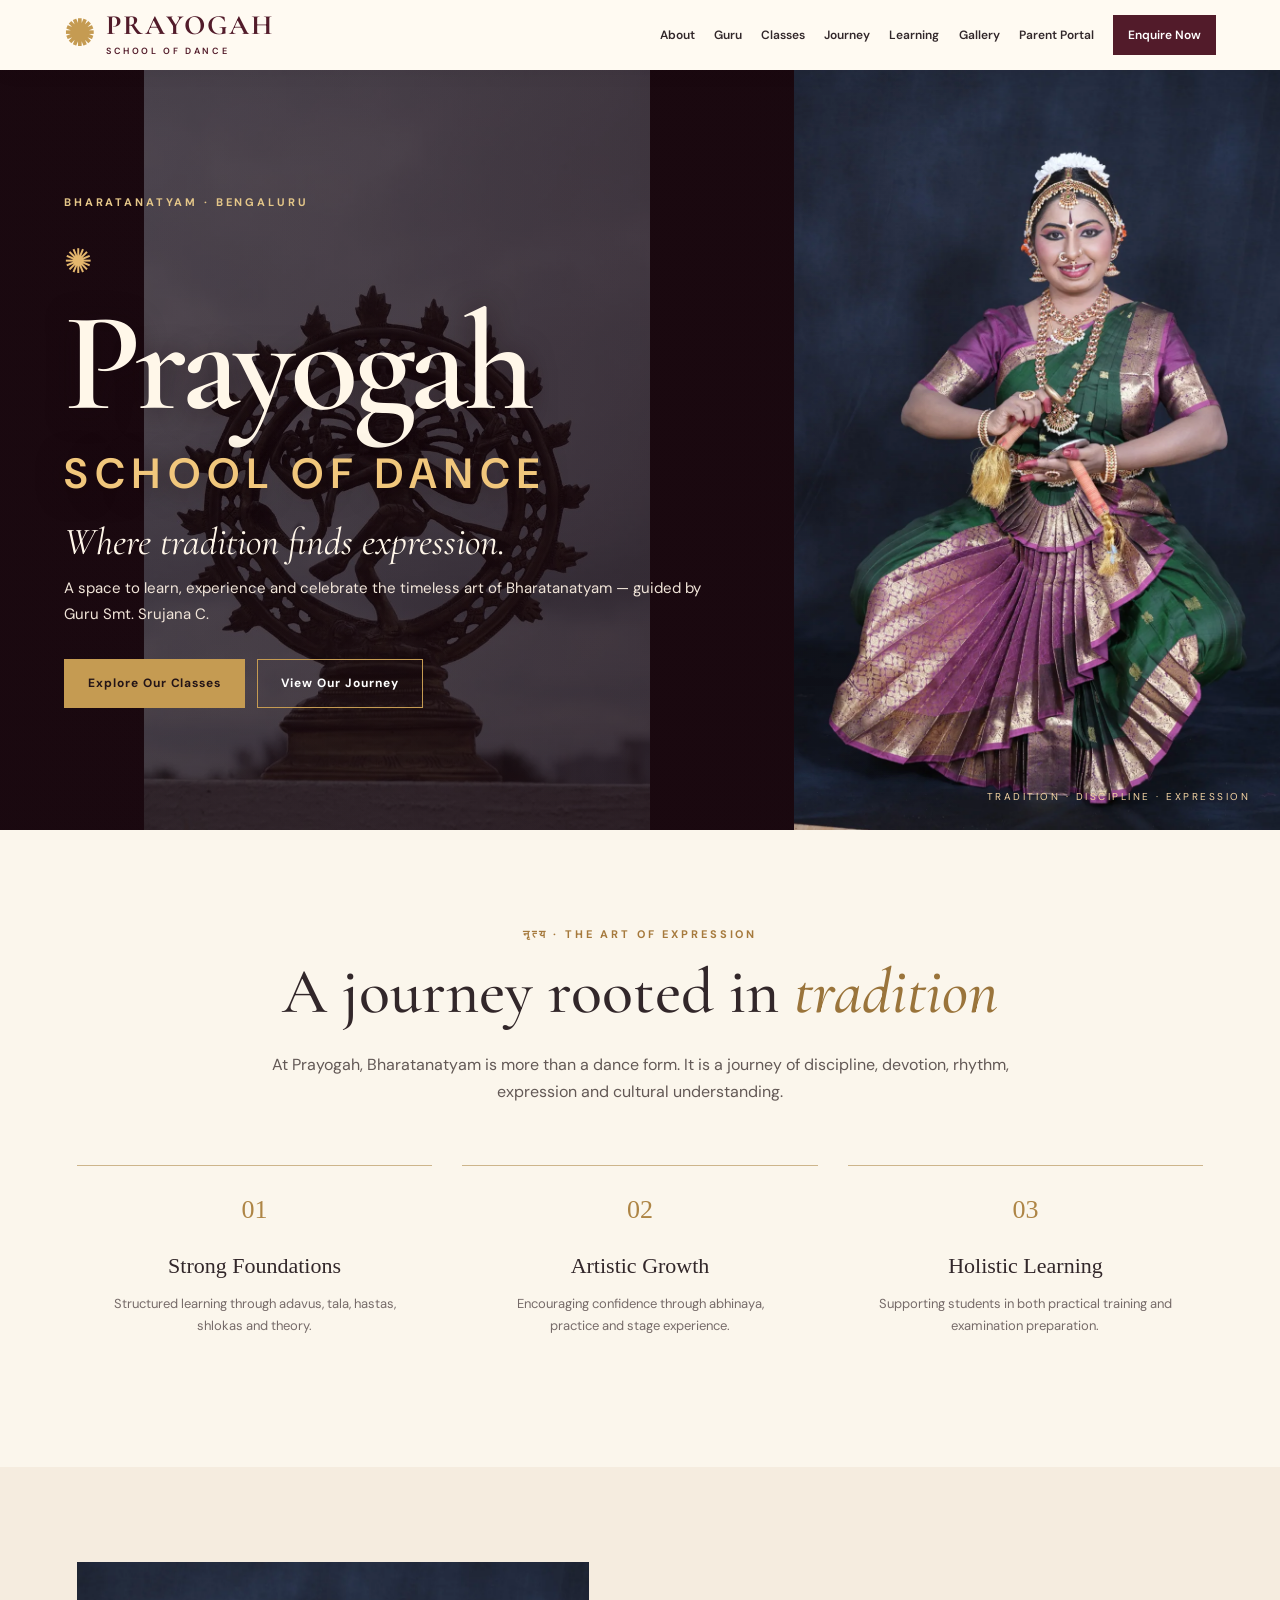
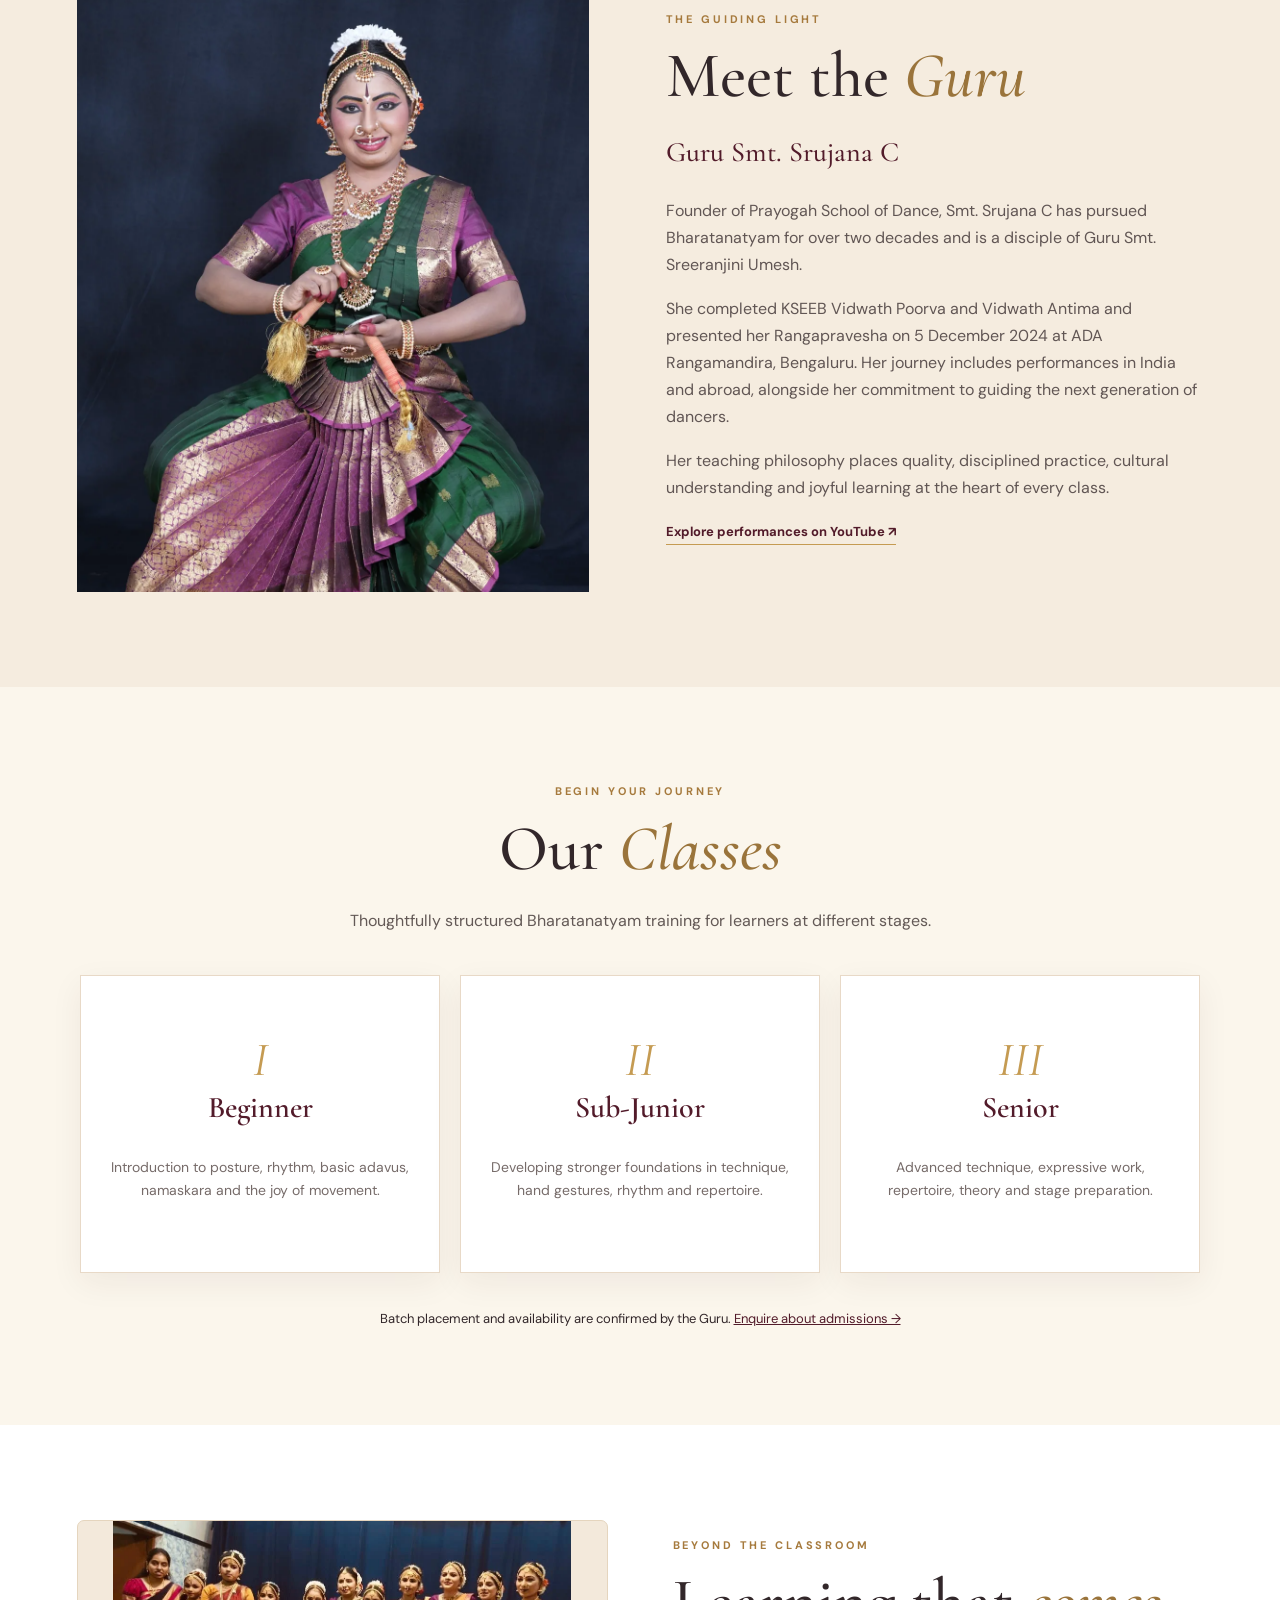
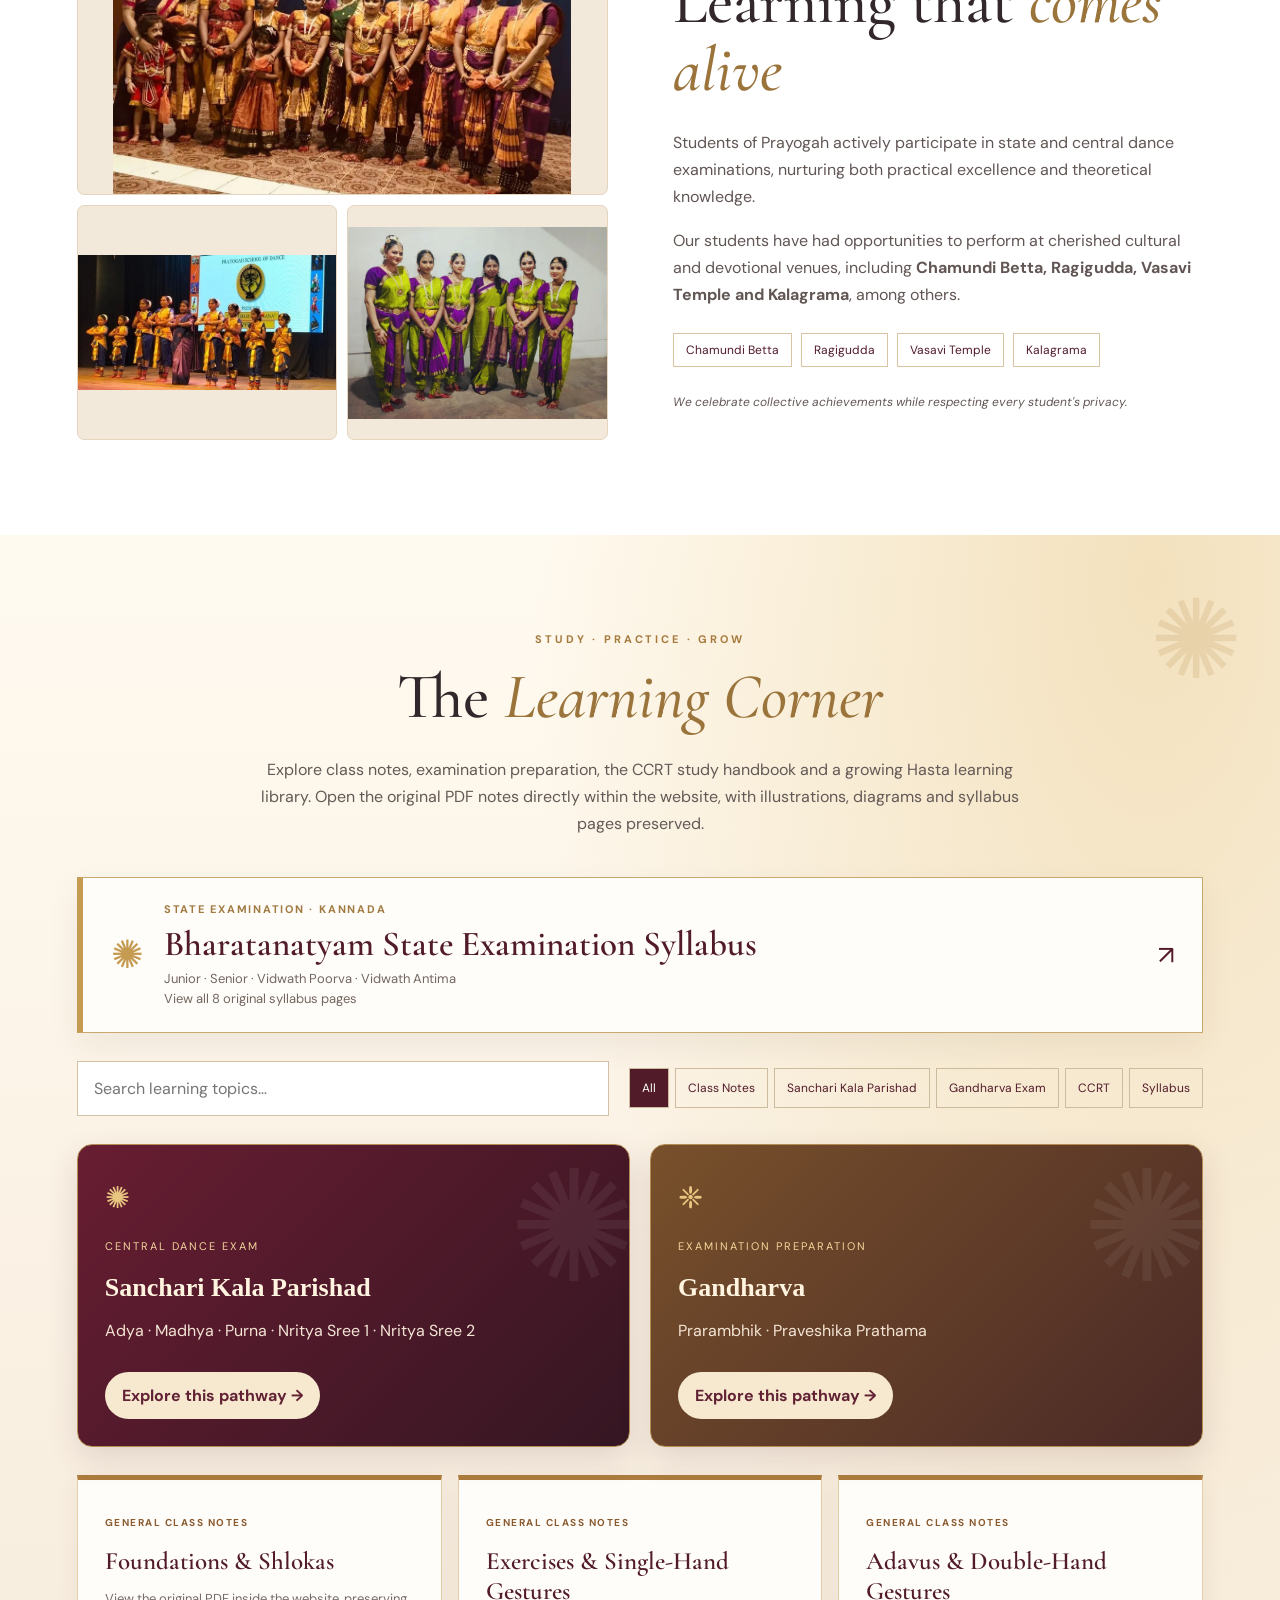
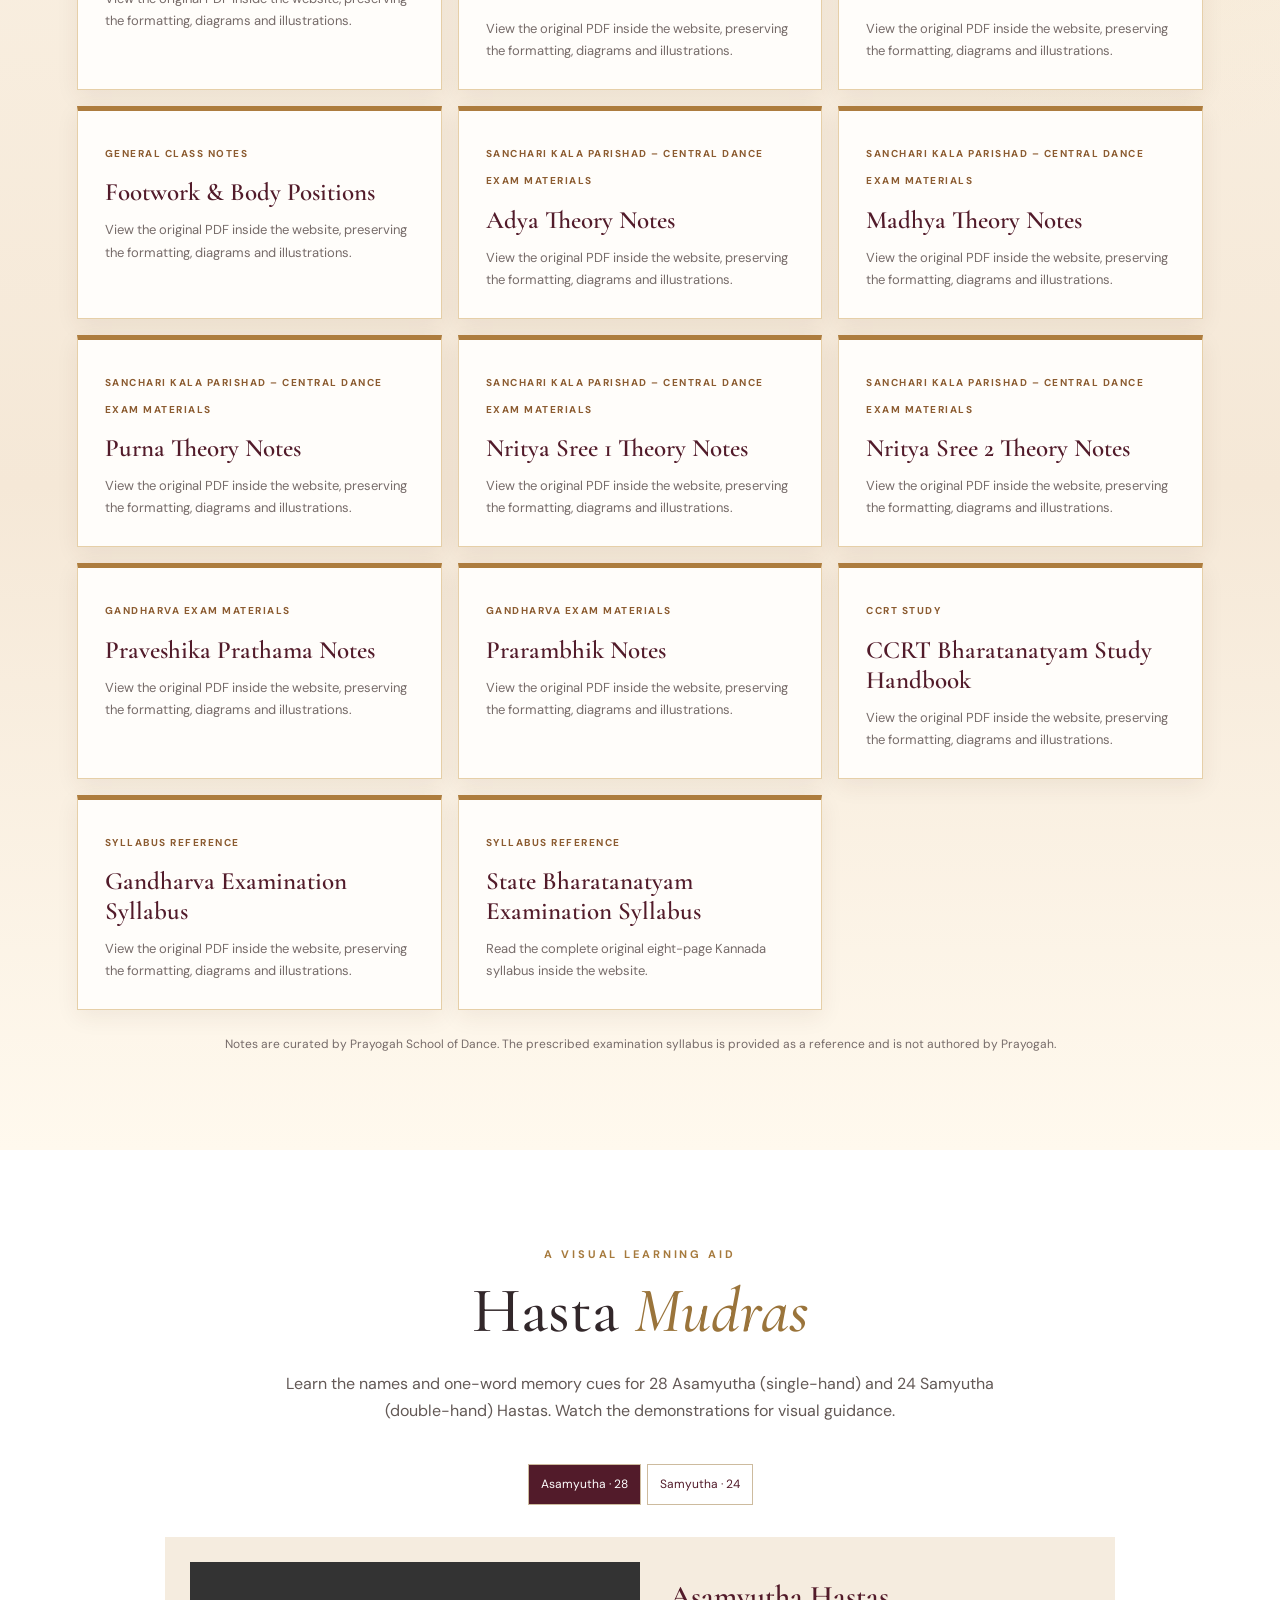
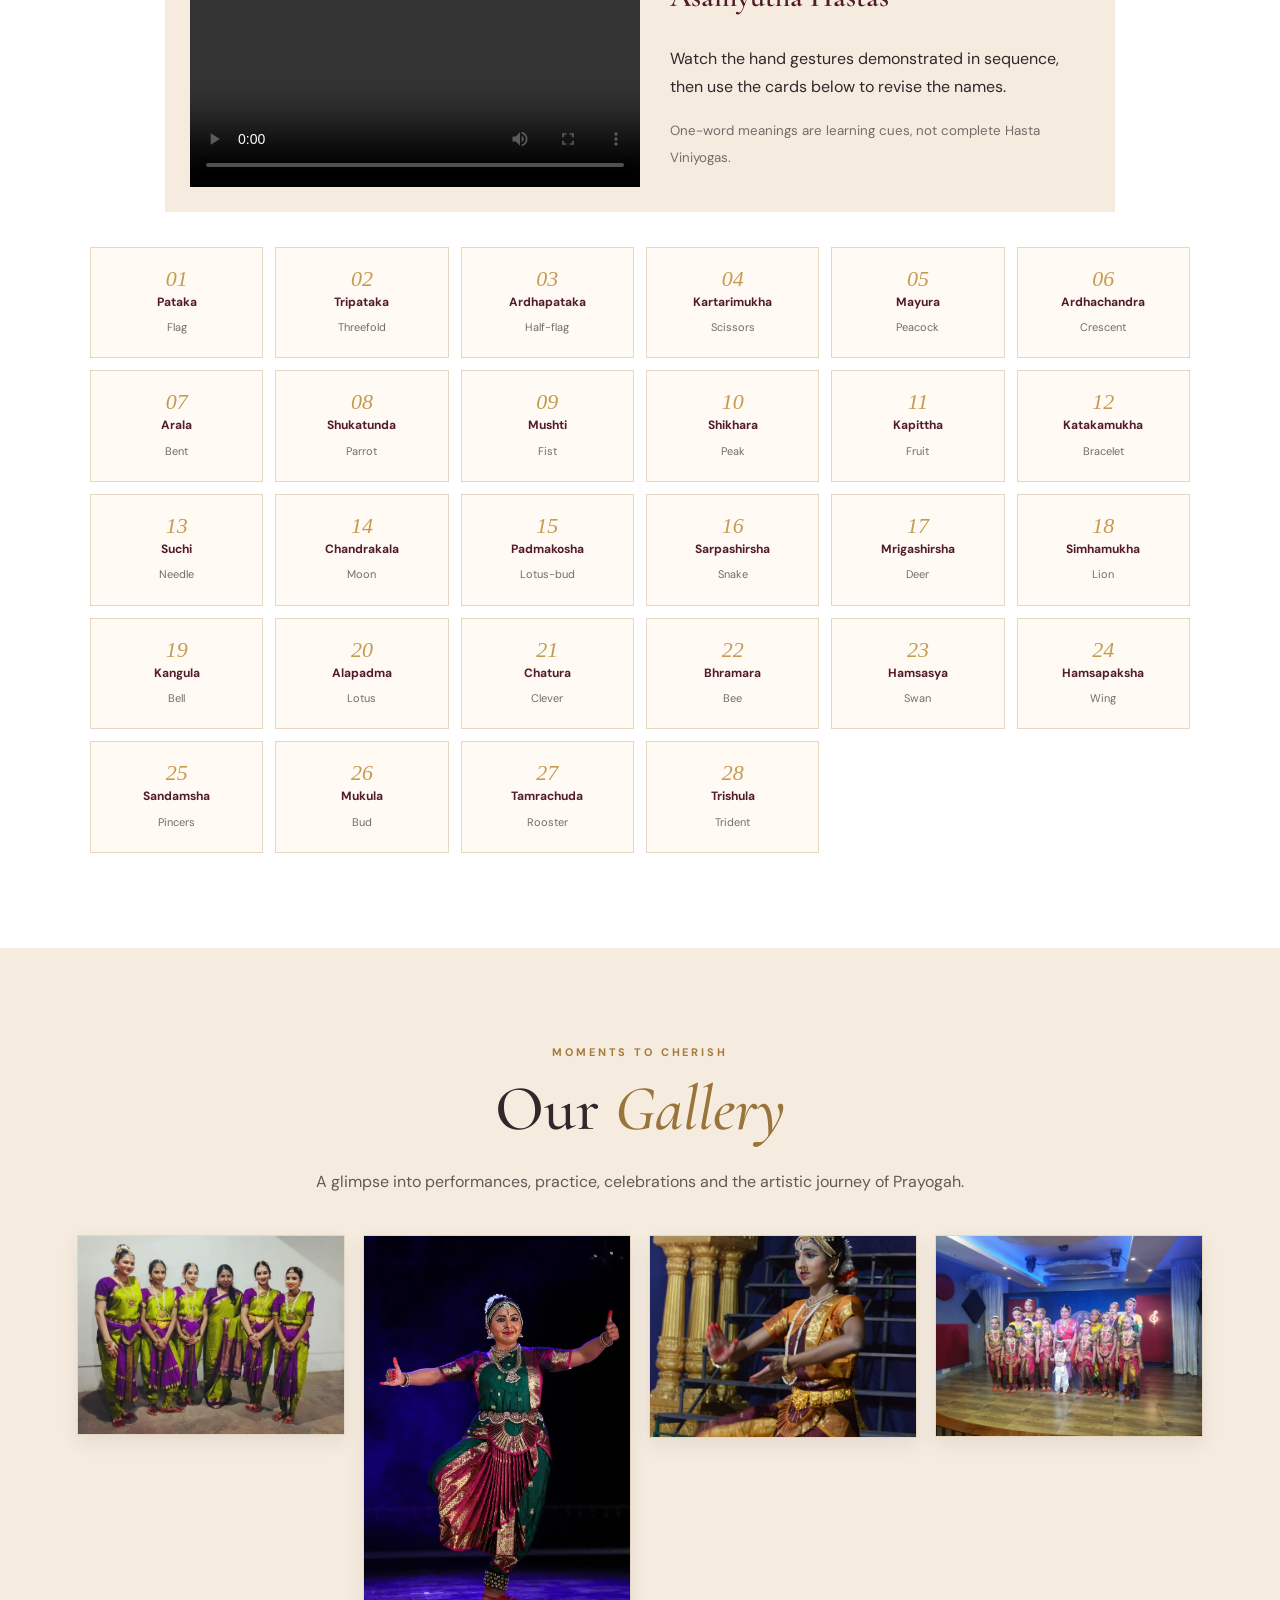
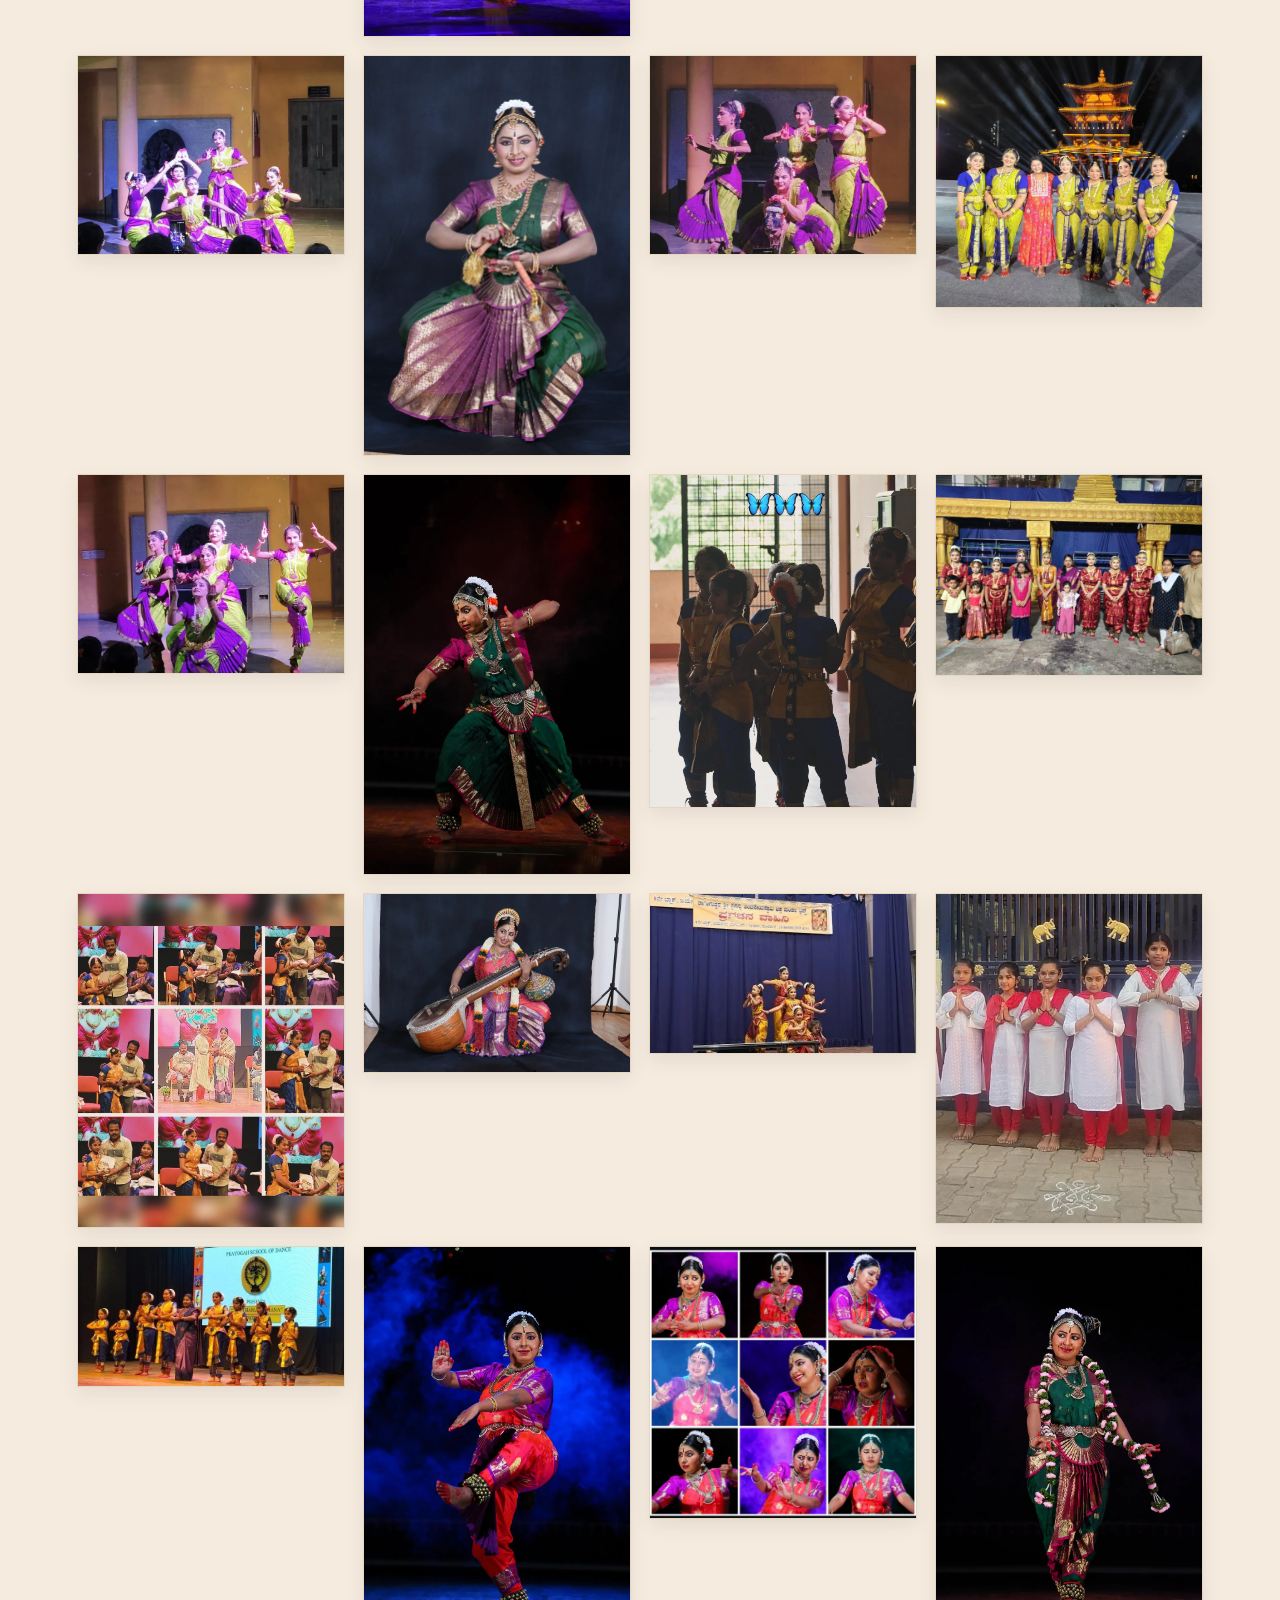
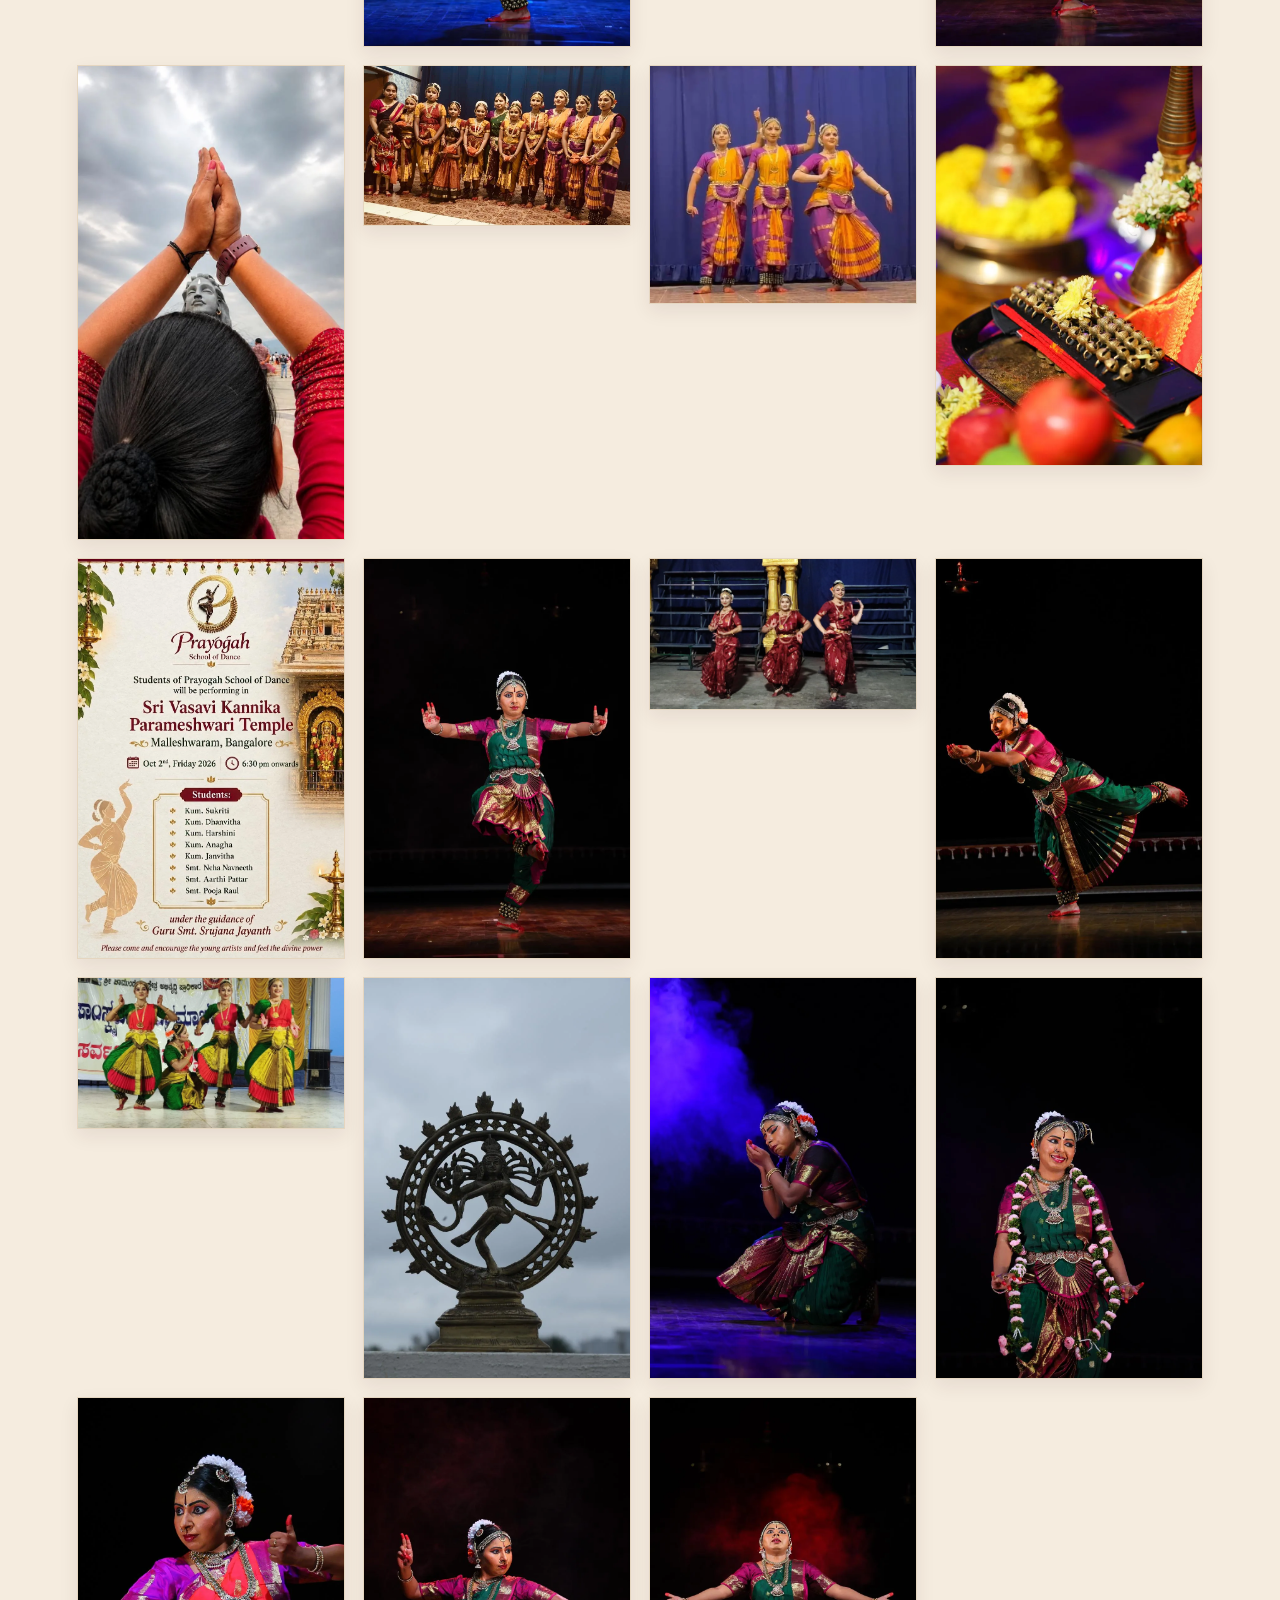
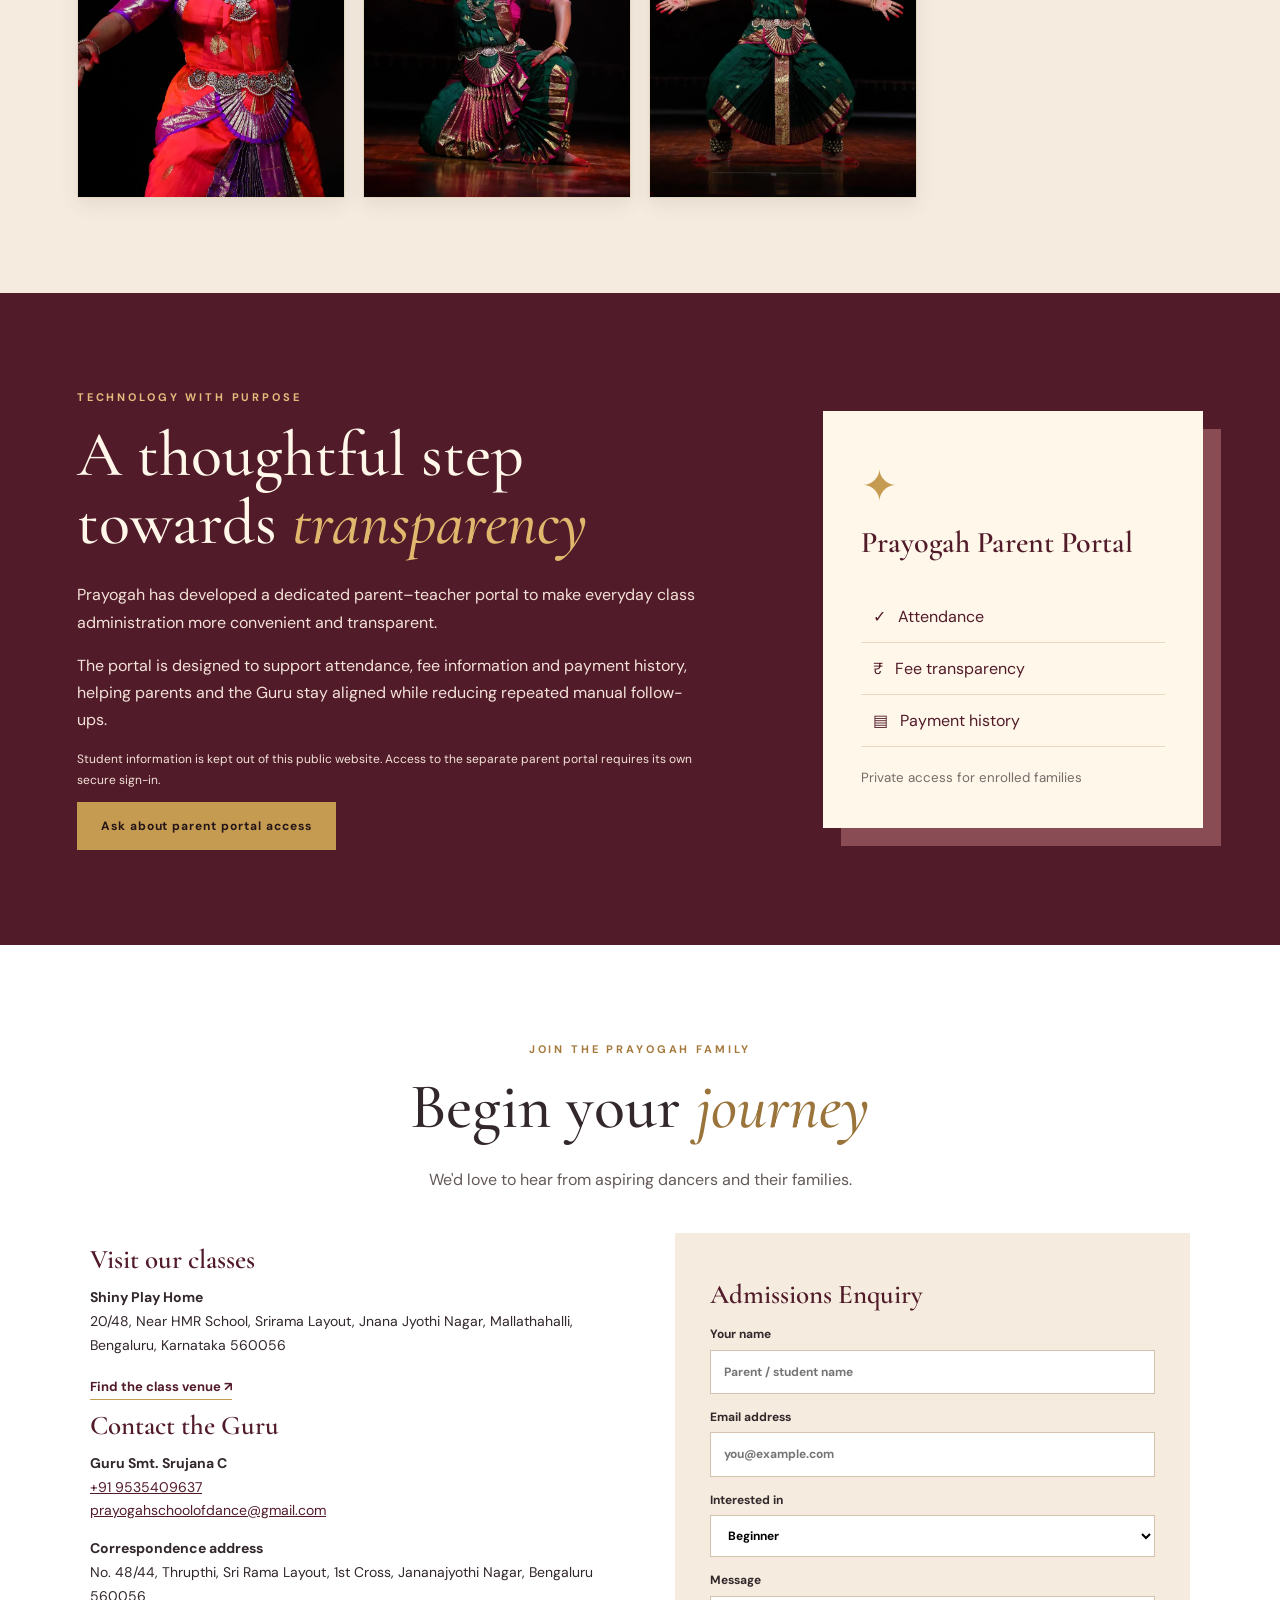
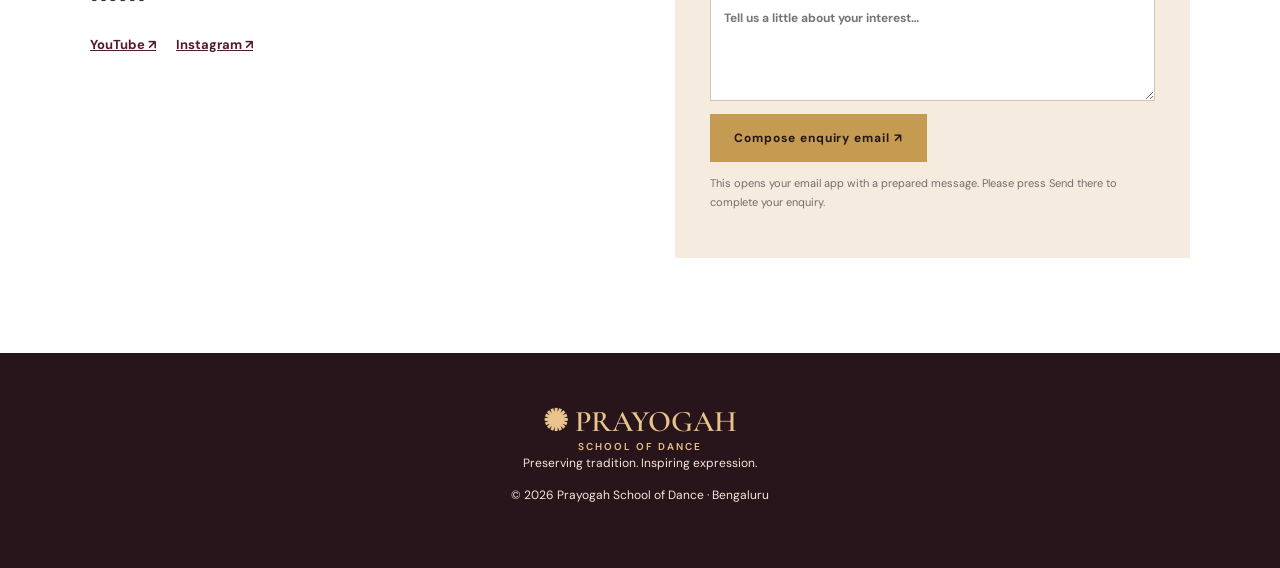
==== commit fb497498: "commit" ====
--- a/index.html
+++ b/index.html
@@ -1,6 +1,6 @@
 <!doctype html><html lang="en"><head><meta charset="utf-8"><meta name="viewport" content="width=device-width,initial-scale=1"><meta name="theme-color" content="#521b2a"><meta name="description" content="Prayogah School of Dance offers traditional Bharatanatyam training in Jnana Jyothi Nagar, Mallathahalli, Bengaluru, under Guru Smt. Srujana C."><title>Prayogah School of Dance | Bharatanatyam in Bengaluru</title><link rel="stylesheet" href="styles.css"></head><body>
 <header class="header"><a class="brand" href="#home"><span class="brand-symbol">✺</span><span>PRAYOGAH<small>SCHOOL OF DANCE</small></span></a><button class="menu-toggle" aria-label="Toggle navigation" aria-expanded="false">☰</button><nav id="main-nav"><a href="#about">About</a><a href="#guru">Guru</a><a href="#classes">Classes</a><a href="#performances">Journey</a><a href="#learning">Learning</a><a href="#gallery">Gallery</a><a href="#portal">Parent Portal</a><a href="#contact" class="nav-cta">Enquire Now</a></nav></header>
-<main><section id="home" class="hero hero-reimagined"><div class="hero-visuals" aria-label="Real photographs from Prayogah performances"><img class="hero-main-image" src="assets/guru-dance.webp" alt="Guru Smt. Srujana C performing Bharatanatyam" fetchpriority="high"><div class="hero-side-images"><img src="assets/guru-portrait.webp" alt="Guru Smt. Srujana C in traditional Bharatanatyam costume"><img src="assets/students-stage.webp" alt="Prayogah students in performance attire"></div></div><div class="hero-shade"></div><div class="hero-content"><div class="eyebrow light">BHARATANATYAM · BENGALURU</div><div class="hero-ornament">✺</div><h1><span class="school-name">Prayogah</span><span class="school-subname">School of Dance</span></h1><div class="hero-rule"></div><p class="hero-tagline">Where tradition finds expression.</p><p class="hero-description">A space to learn, experience and celebrate the timeless art of Bharatanatyam — guided by Guru Smt. Srujana C.</p><div class="hero-actions"><a class="btn gold" href="#classes">Explore Our Classes</a><a class="btn outline" href="#gallery">View Our Journey</a></div></div><div class="hero-caption">TRADITION · DISCIPLINE · EXPRESSION</div></section>
+<main><section id="home" class="hero hero-reimagined"><div class="hero-visuals" aria-label="Real photographs from Prayogah performances"><img class="hero-main-image" src="assets/guru-portrait.webp" alt="Guru Smt. Srujana C in traditional Bharatanatyam costume" fetchpriority="high"></div><div class="hero-shade"></div><div class="hero-content"><div class="eyebrow light">BHARATANATYAM · BENGALURU</div><div class="hero-ornament">✺</div><h1><span class="school-name">Prayogah</span><span class="school-subname">School of Dance</span></h1><p class="hero-tagline">Where tradition finds expression.</p><p class="hero-description">A space to learn, experience and celebrate the timeless art of Bharatanatyam — guided by Guru Smt. Srujana C.</p><div class="hero-actions"><a class="btn gold" href="#classes">Explore Our Classes</a><a class="btn outline" href="#gallery">View Our Journey</a></div></div><div class="hero-caption">TRADITION · DISCIPLINE · EXPRESSION</div></section>
 <section class="intro section" id="about"><div class="section-kicker">नृत्य · The art of expression</div><h2>A journey rooted in <em>tradition</em></h2><p class="lead">At Prayogah, Bharatanatyam is more than a dance form. It is a journey of discipline, devotion, rhythm, expression and cultural understanding.</p><div class="pillars"><article><span>01</span><h3>Strong Foundations</h3><p>Structured learning through adavus, tala, hastas, shlokas and theory.</p></article><article><span>02</span><h3>Artistic Growth</h3><p>Encouraging confidence through abhinaya, practice and stage experience.</p></article><article><span>03</span><h3>Holistic Learning</h3><p>Supporting students in both practical training and examination preparation.</p></article></div></section>
 <section id="guru" class="guru section"><div class="guru-image"><img src="assets/guru-portrait.webp" alt="Guru Smt. Srujana C in traditional Bharatanatyam attire" loading="lazy"></div><div class="guru-copy"><div class="section-kicker">The guiding light</div><h2>Meet the <em>Guru</em></h2><h3>Guru Smt. Srujana C</h3><p>Founder of Prayogah School of Dance, Smt. Srujana C has pursued Bharatanatyam for over two decades and is a disciple of Guru Smt. Sreeranjini Umesh.</p><p>She completed KSEEB Vidwath Poorva and Vidwath Antima and presented her Rangapravesha on 5 December 2024 at ADA Rangamandira, Bengaluru. Her journey includes performances in India and abroad, alongside her commitment to guiding the next generation of dancers.</p><p>Her teaching philosophy places quality, disciplined practice, cultural understanding and joyful learning at the heart of every class.</p><a class="text-link" href="https://www.youtube.com/@Srujana_Bharatanatyam" target="_blank" rel="noopener">Explore performances on YouTube ↗</a></div></section>
 <section id="classes" class="section classes"><div class="section-kicker">Begin your journey</div><h2>Our <em>Classes</em></h2><p class="section-sub">Thoughtfully structured Bharatanatyam training for learners at different stages.</p><div class="class-grid"><article class="class-card"><div class="class-number">I</div><h3>Beginner</h3><p>Introduction to posture, rhythm, basic adavus, namaskara and the joy of movement.</p></article><article class="class-card"><div class="class-number">II</div><h3>Sub-Junior</h3><p>Developing stronger foundations in technique, hand gestures, rhythm and repertoire.</p></article><article class="class-card"><div class="class-number">III</div><h3>Senior</h3><p>Advanced technique, expressive work, repertoire, theory and stage preparation.</p></article></div><p class="classes-note">Batch placement and availability are confirmed by the Guru. <a href="#contact">Enquire about admissions →</a></p></section>
--- a/styles.css
+++ b/styles.css
@@ -70,3 +70,17 @@
 .journey-photo img{display:block;width:100%;height:100%;object-fit:contain;object-position:center}
 @media(max-width:850px){.journey-collage{grid-template-rows:220px 180px}}
 @media(max-width:480px){.journey-collage{grid-template-rows:185px 145px;gap:7px}}
+
+/* Gallery captions hidden for now; remove these rules to show them in future. */
+.gallery-grid figcaption, .photo-preview-caption { display: none !important; }
+
+/* v14: Nataraja artwork behind the title, guru portrait on the right. */
+.hero-reimagined{background:#1c0c13}
+.hero-reimagined .hero-visuals{display:block;inset:0 0 0 auto;width:38%;opacity:1;z-index:0;overflow:hidden}
+.hero-reimagined .hero-main-image{width:100%;height:100%;object-fit:cover;object-position:50% 25%}
+.hero-reimagined::before{content:"";position:absolute;inset:0 38% 0 0;background-image:linear-gradient(90deg,rgba(25,7,14,.60),rgba(25,7,14,.72)),url("assets/nataraja.webp");background-size:cover,contain;background-repeat:no-repeat;background-position:center,center;z-index:0}
+.hero-reimagined .hero-shade{z-index:0;background:linear-gradient(90deg,rgba(25,7,14,.18) 0%,rgba(25,7,14,.10) 57%,rgba(25,7,14,.07) 62%,transparent 80%)}
+.hero-reimagined .hero-content{position:relative;z-index:1}
+.hero-reimagined .hero-content h1{max-width:65%}
+.hero-reimagined .hero-tagline,.hero-reimagined .hero-description{max-width:58%}
+@media(max-width:760px){.hero-reimagined .hero-visuals{width:45%;opacity:.55}.hero-reimagined::before{inset:0;background-size:cover,90% auto;background-position:center,center 35%;opacity:.65}.hero-reimagined .hero-shade{background:linear-gradient(90deg,rgba(25,7,14,.92),rgba(25,7,14,.67) 75%,rgba(25,7,14,.5))}.hero-reimagined .hero-content h1,.hero-reimagined .hero-tagline,.hero-reimagined .hero-description{max-width:100%}.hero-reimagined .hero-main-image{object-position:55% center}}
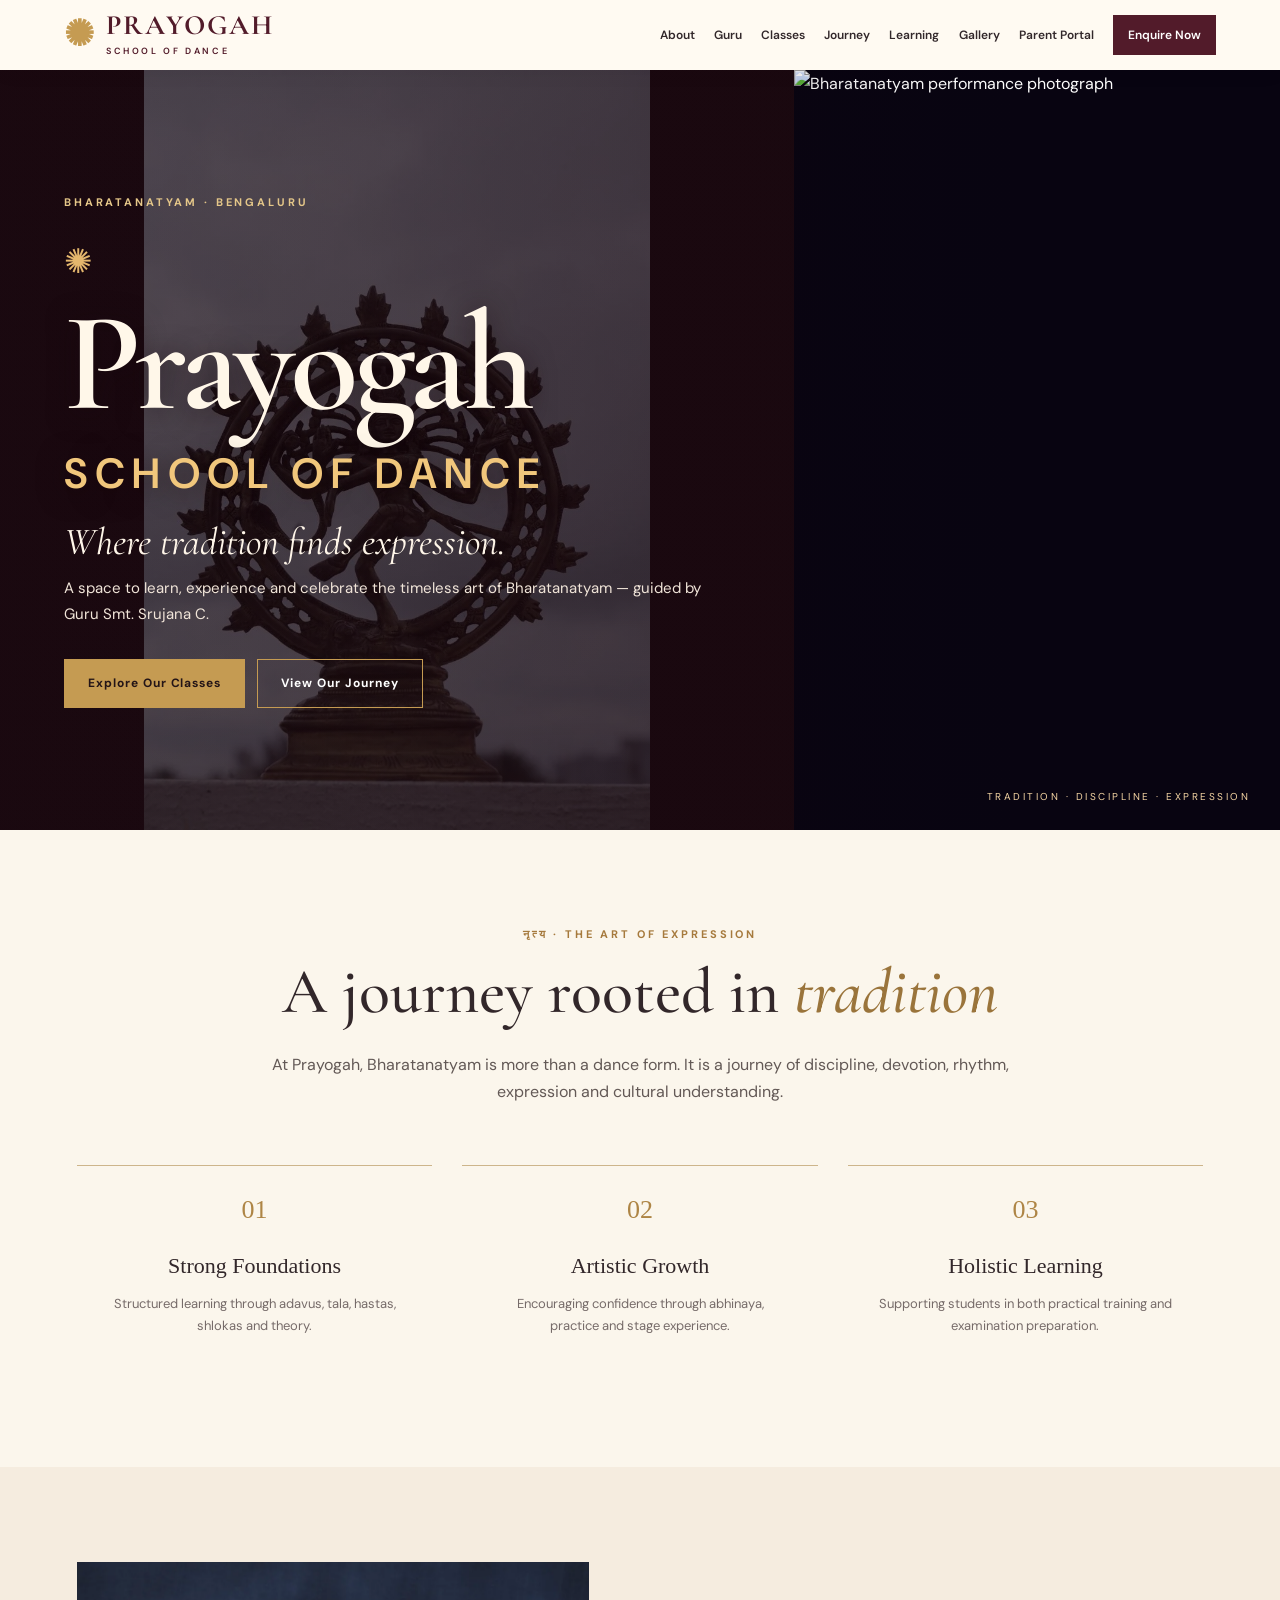
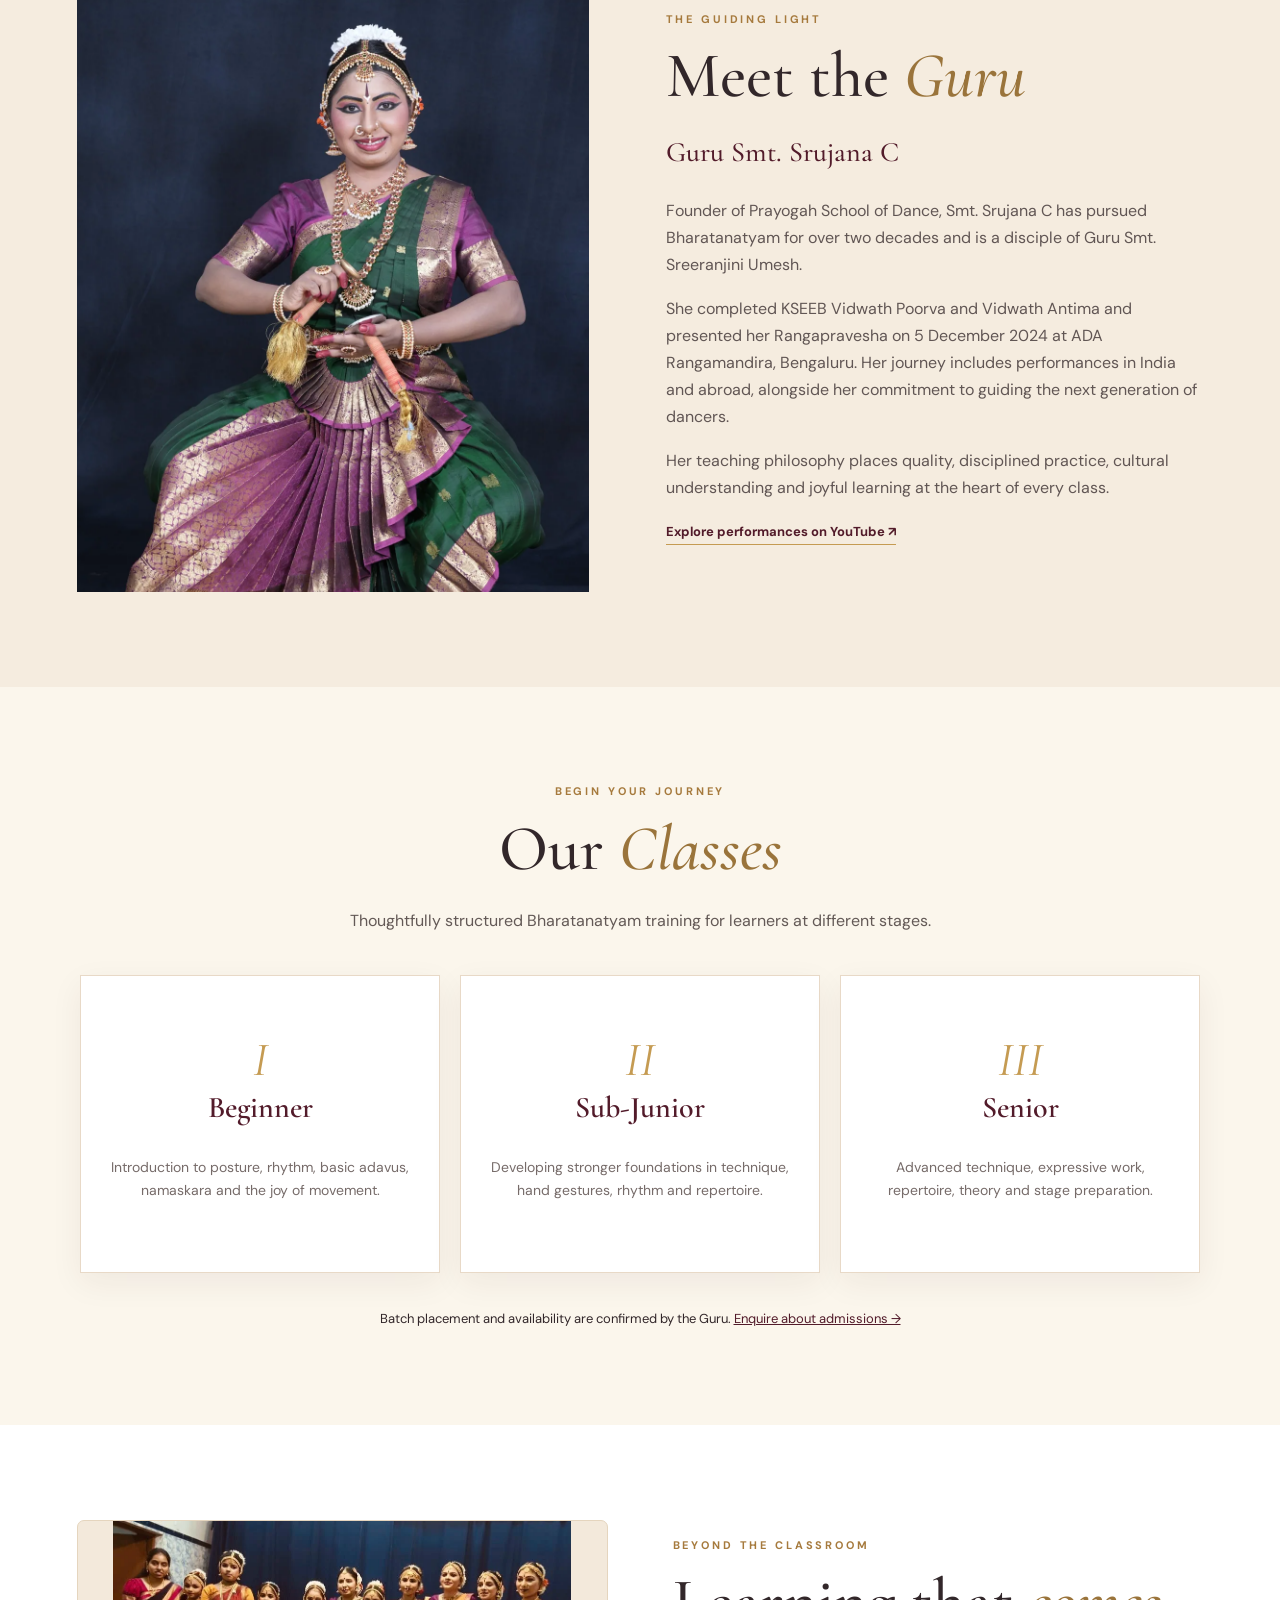
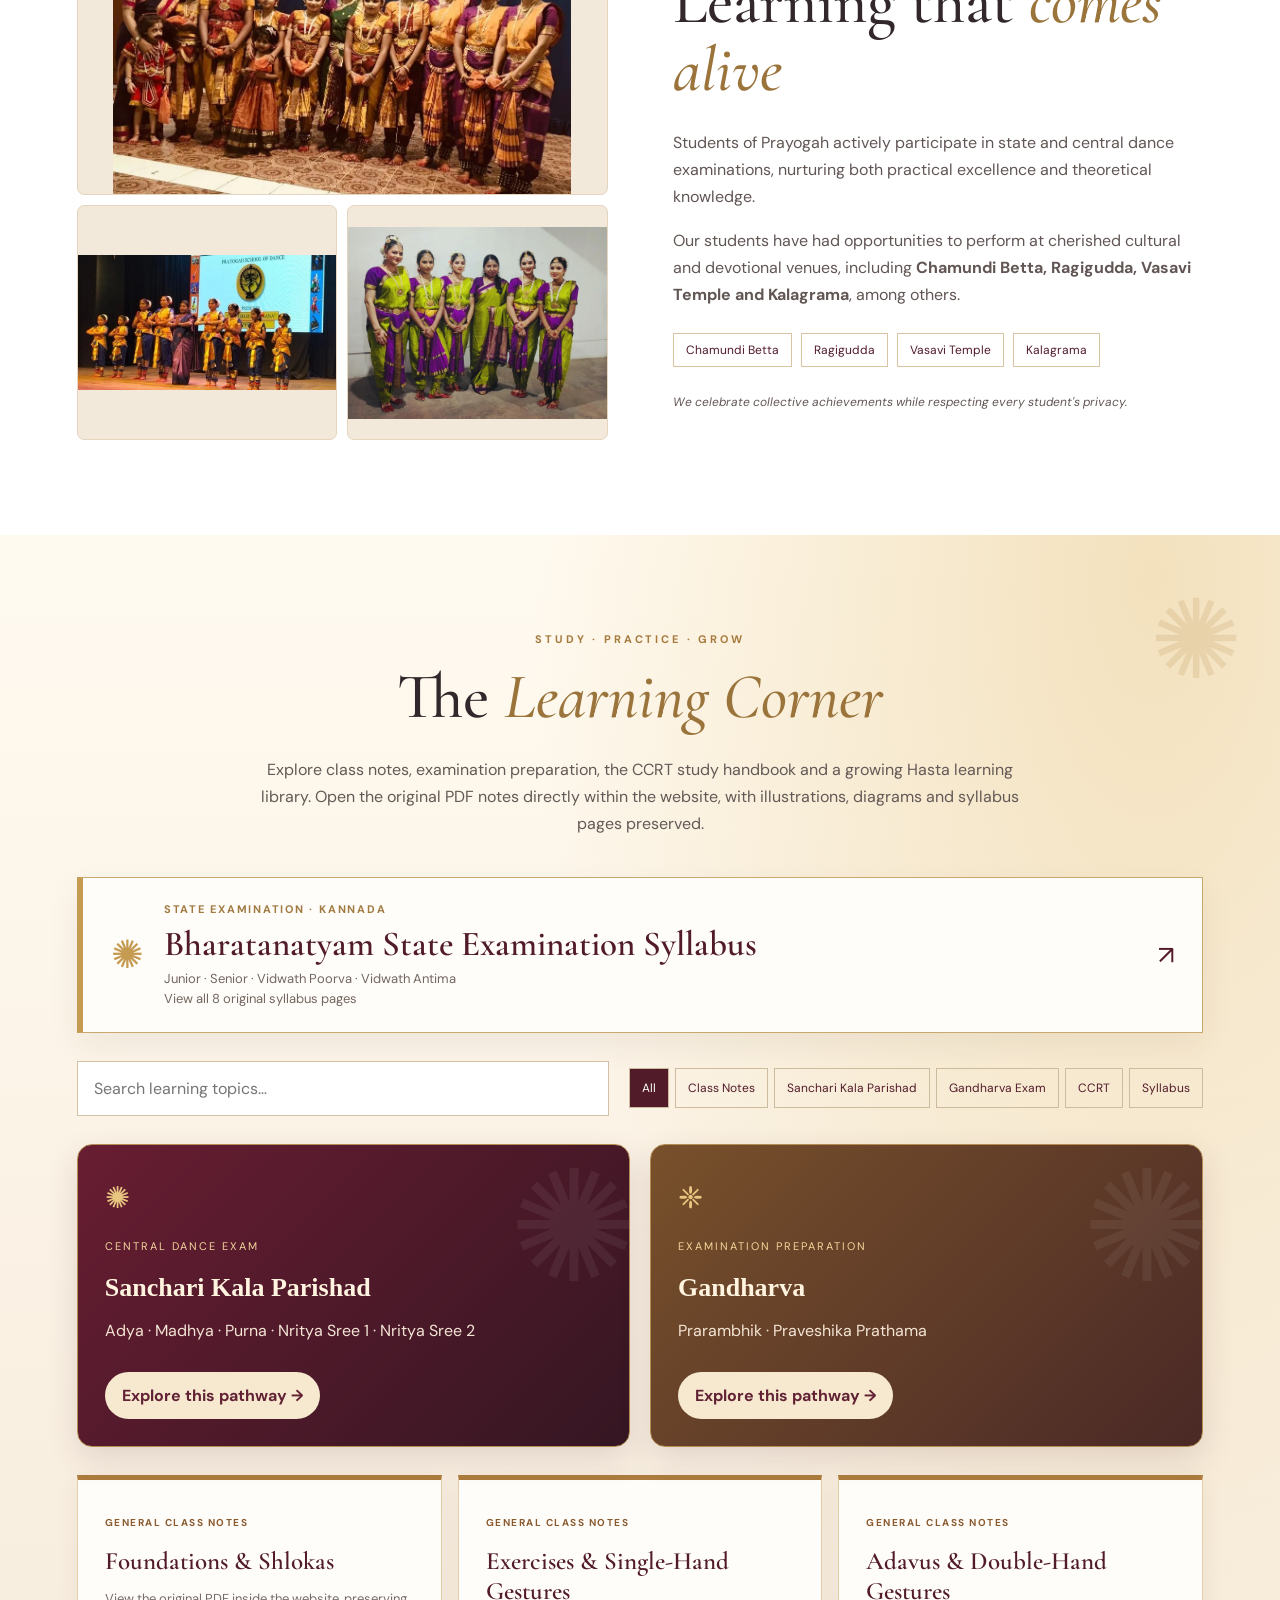
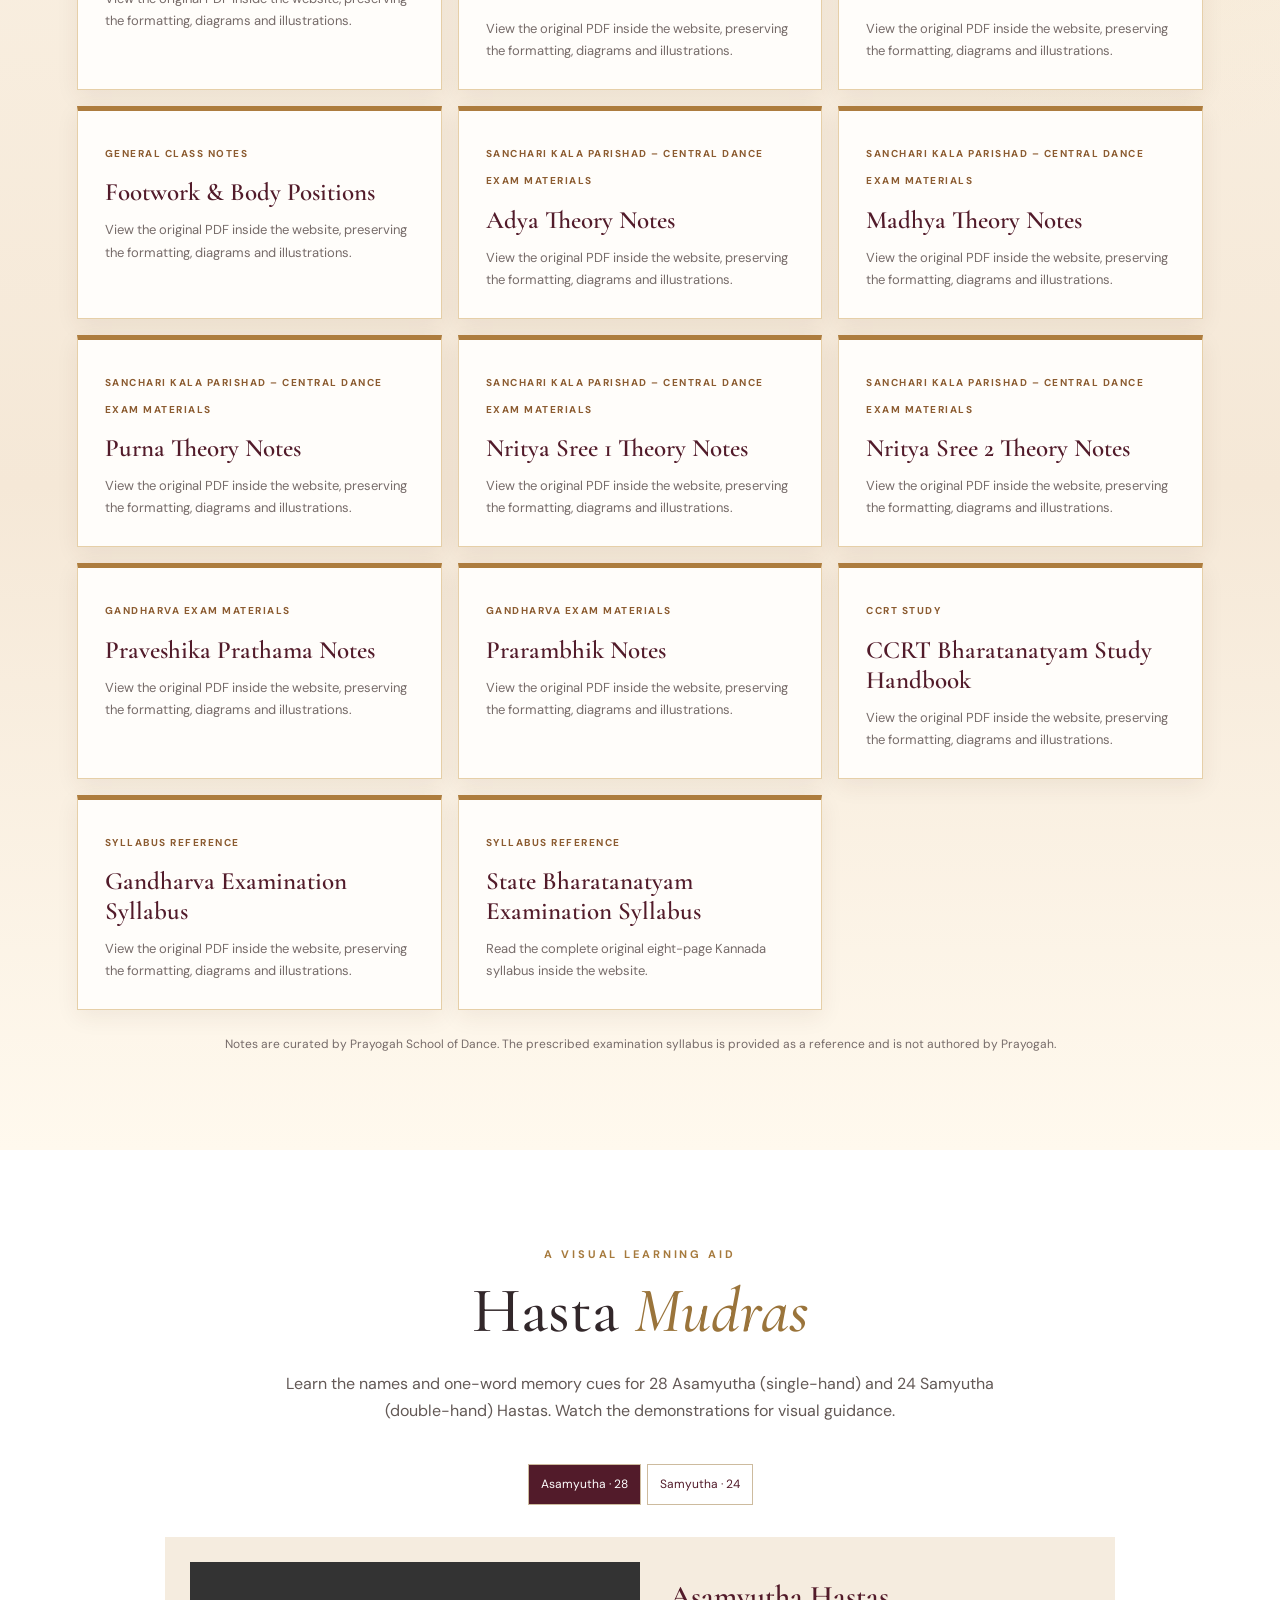
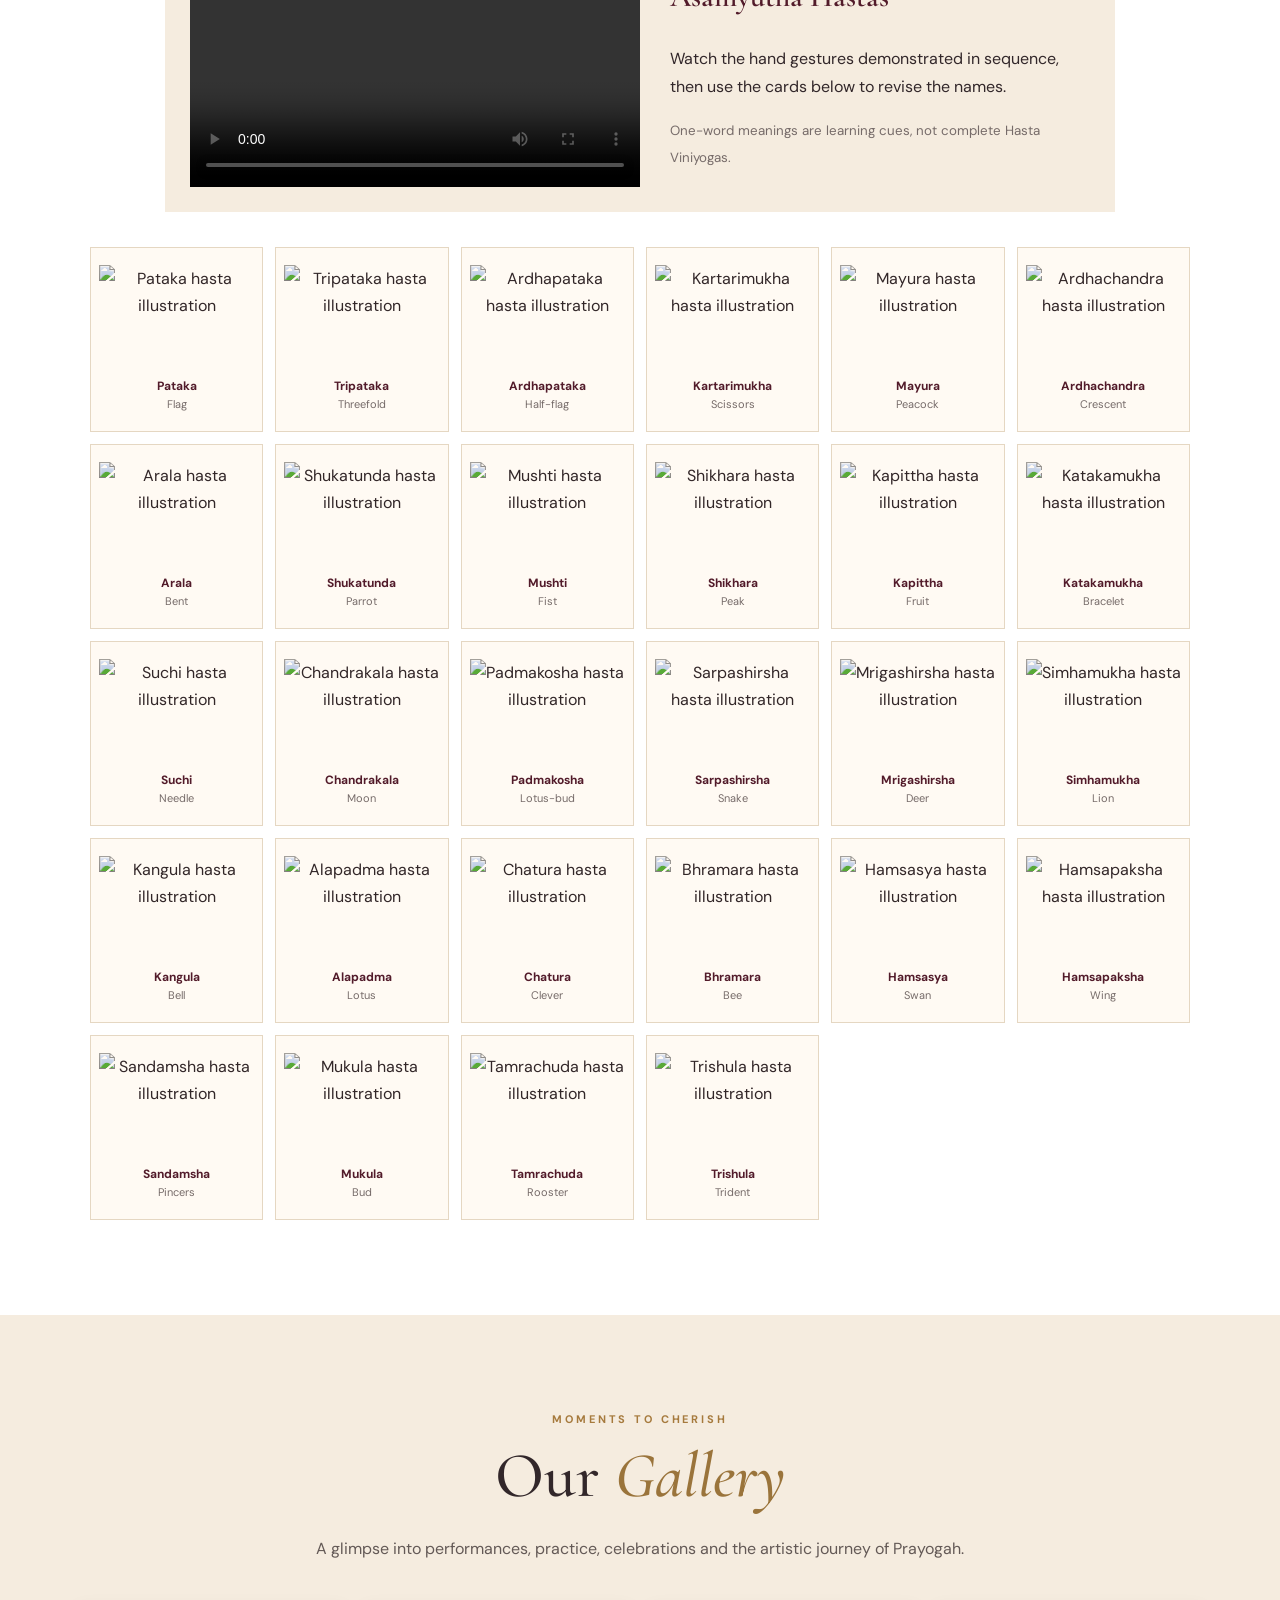
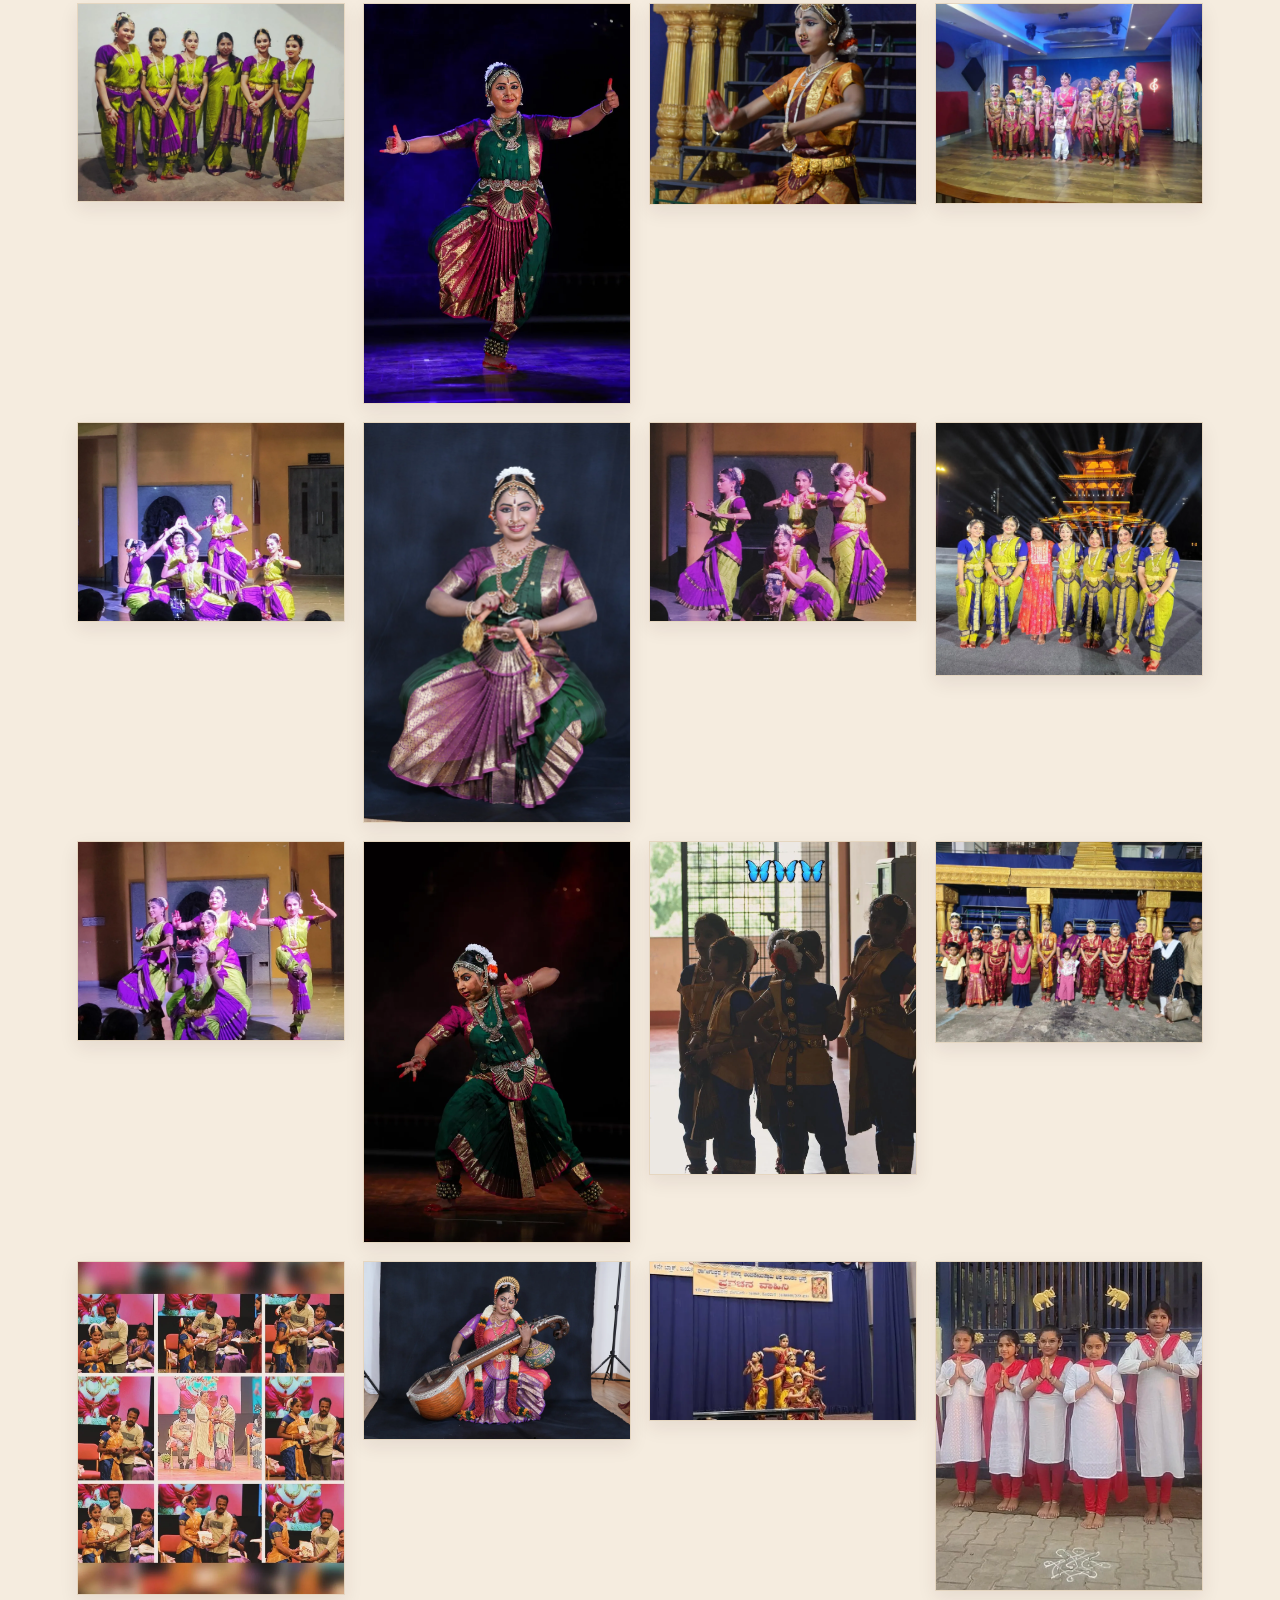
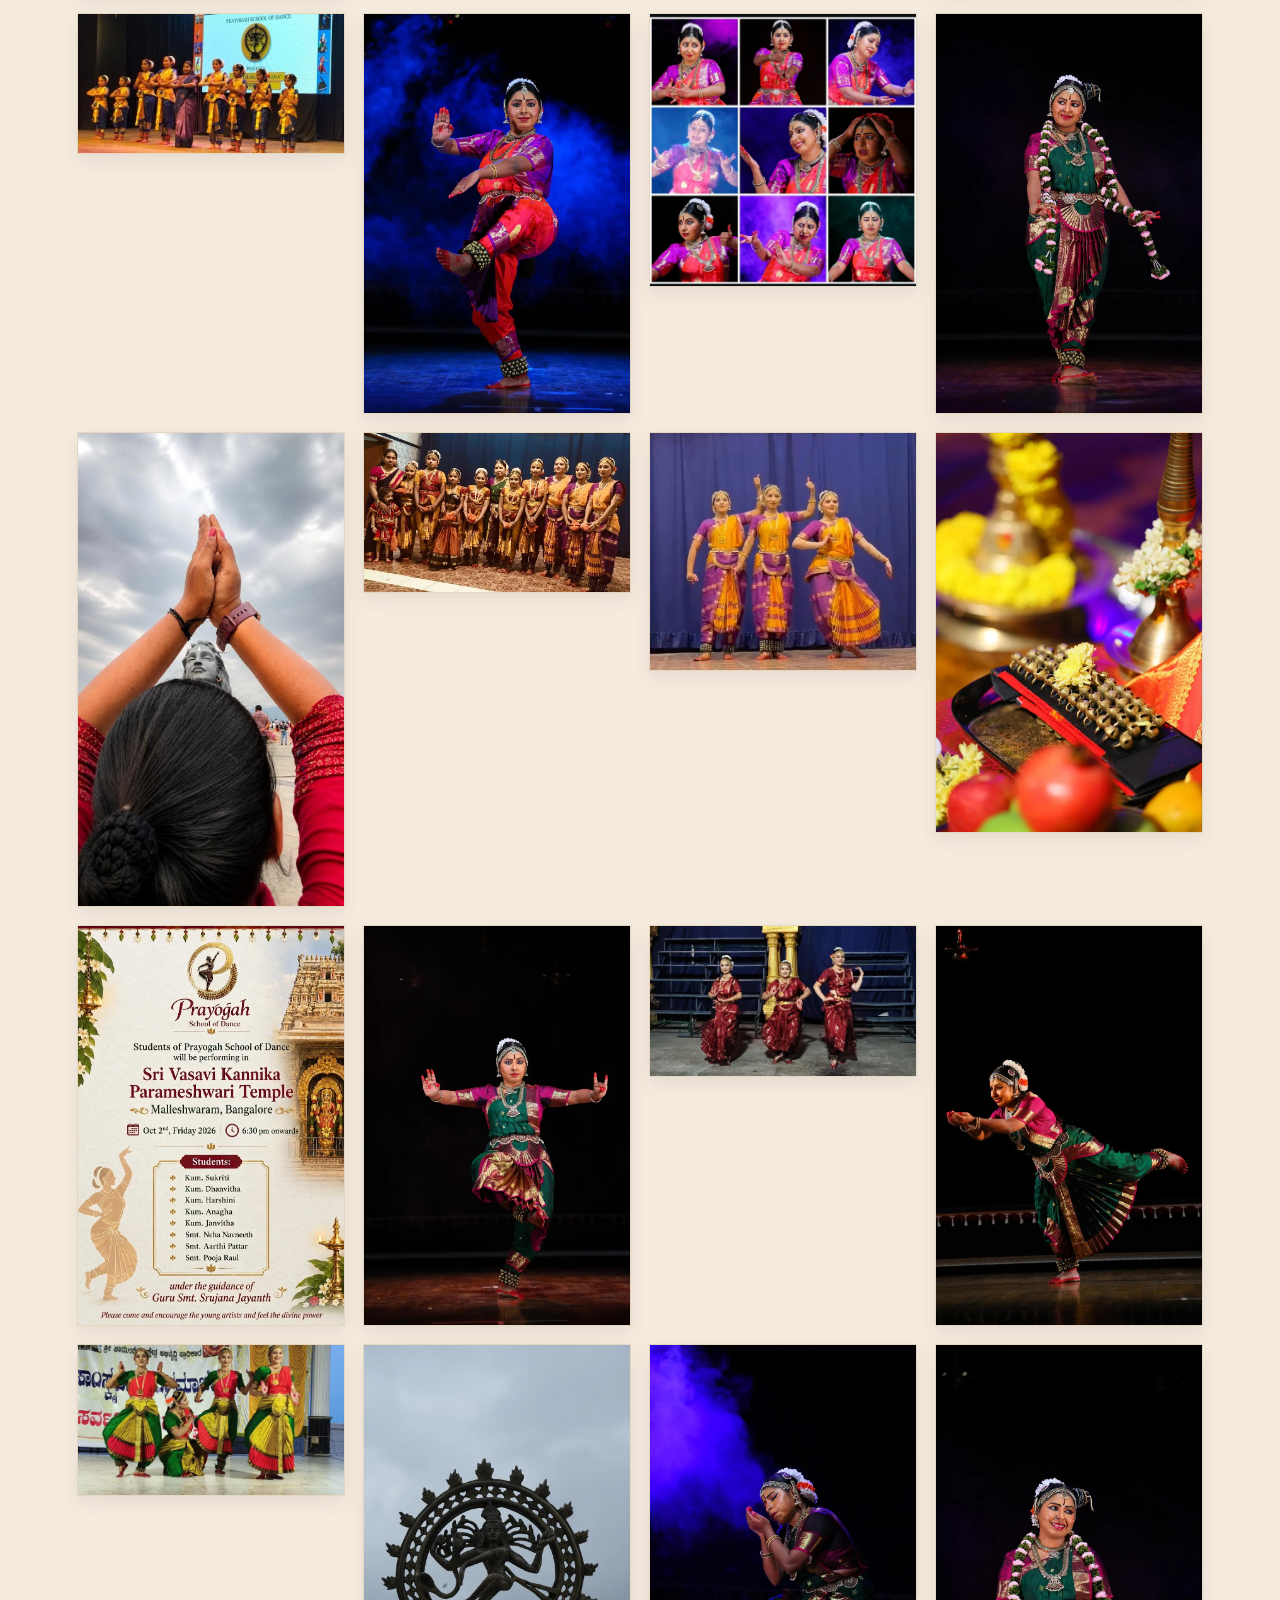
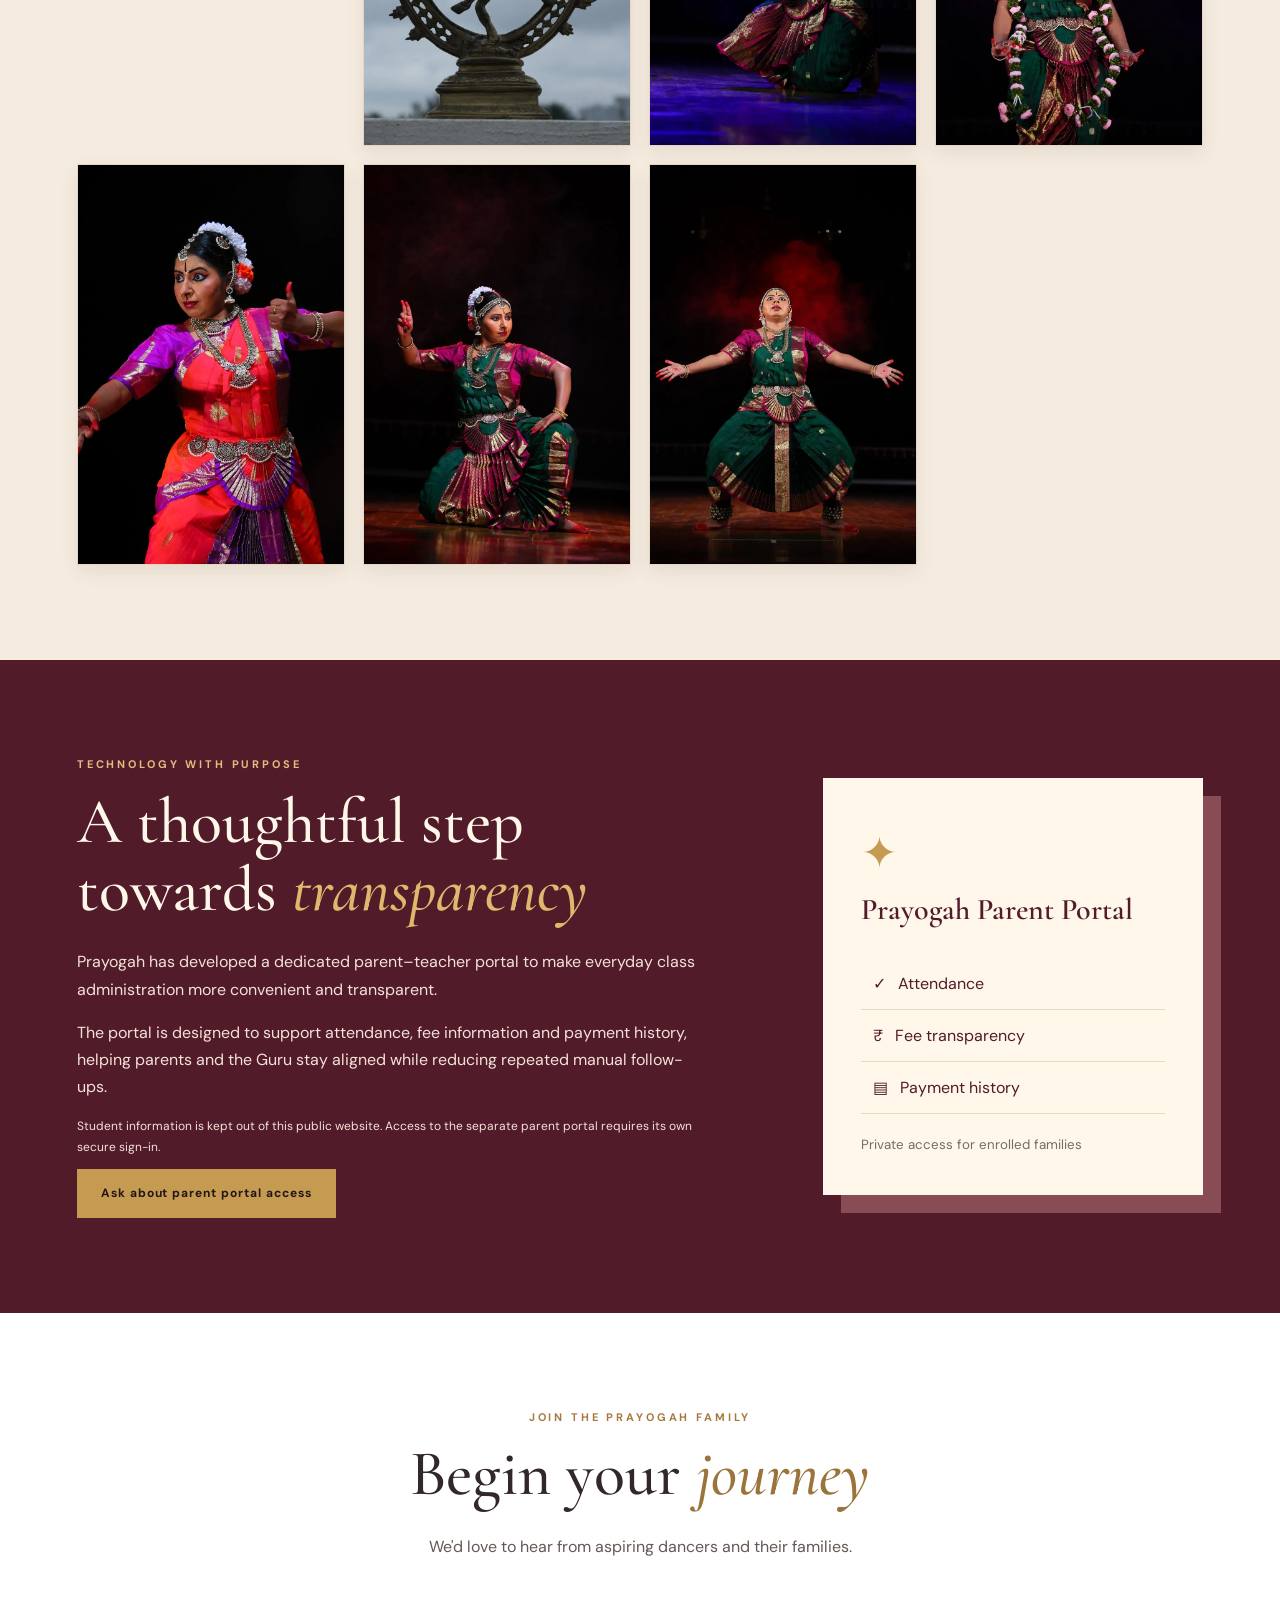
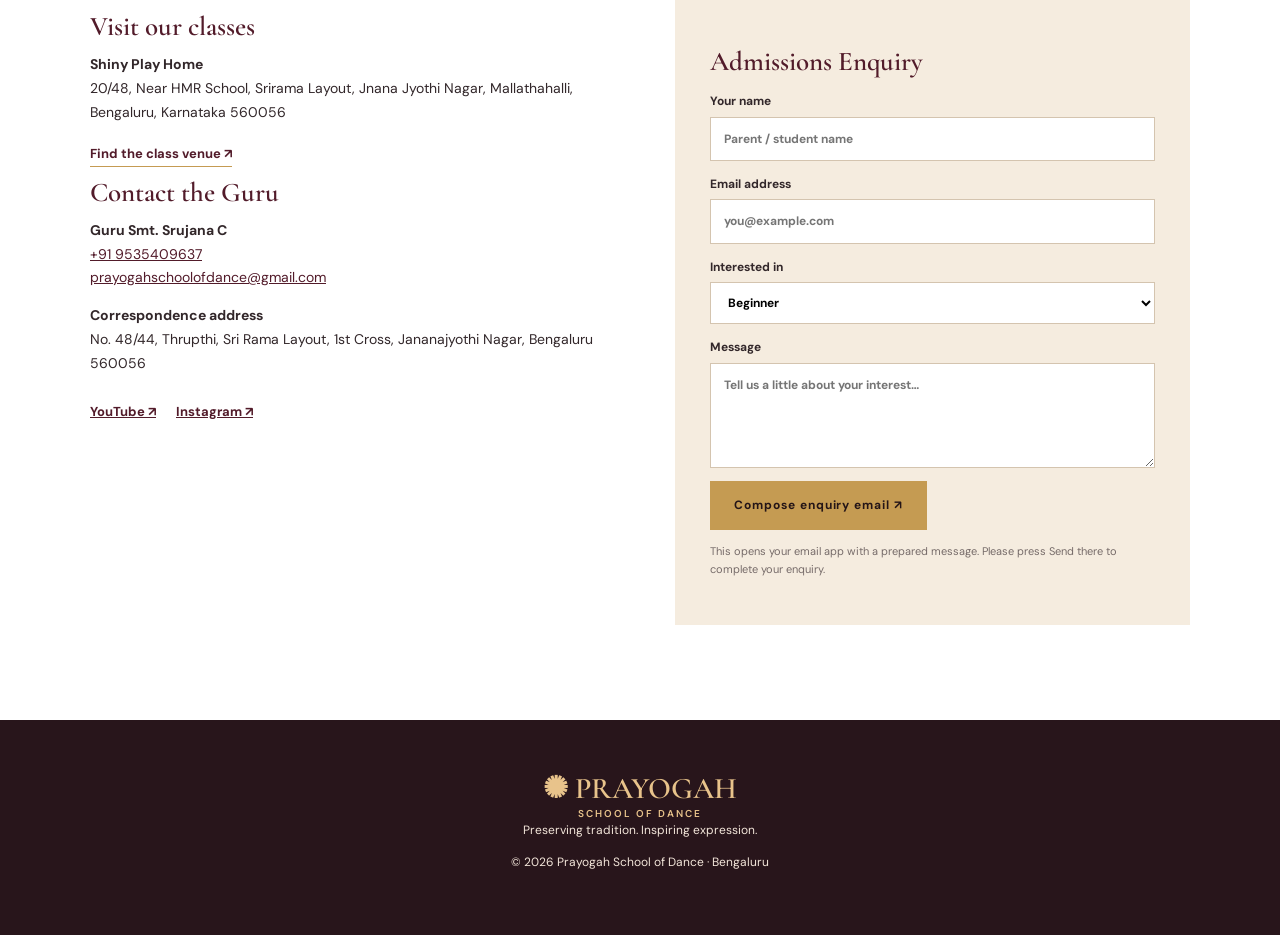
==== commit e488d096: "commit" ====
--- a/index.html
+++ b/index.html
@@ -1,6 +1,6 @@
 <!doctype html><html lang="en"><head><meta charset="utf-8"><meta name="viewport" content="width=device-width,initial-scale=1"><meta name="theme-color" content="#521b2a"><meta name="description" content="Prayogah School of Dance offers traditional Bharatanatyam training in Jnana Jyothi Nagar, Mallathahalli, Bengaluru, under Guru Smt. Srujana C."><title>Prayogah School of Dance | Bharatanatyam in Bengaluru</title><link rel="stylesheet" href="styles.css"></head><body>
 <header class="header"><a class="brand" href="#home"><span class="brand-symbol">✺</span><span>PRAYOGAH<small>SCHOOL OF DANCE</small></span></a><button class="menu-toggle" aria-label="Toggle navigation" aria-expanded="false">☰</button><nav id="main-nav"><a href="#about">About</a><a href="#guru">Guru</a><a href="#classes">Classes</a><a href="#performances">Journey</a><a href="#learning">Learning</a><a href="#gallery">Gallery</a><a href="#portal">Parent Portal</a><a href="#contact" class="nav-cta">Enquire Now</a></nav></header>
-<main><section id="home" class="hero hero-reimagined"><div class="hero-visuals" aria-label="Real photographs from Prayogah performances"><img class="hero-main-image" src="assets/guru-portrait.webp" alt="Guru Smt. Srujana C in traditional Bharatanatyam costume" fetchpriority="high"></div><div class="hero-shade"></div><div class="hero-content"><div class="eyebrow light">BHARATANATYAM · BENGALURU</div><div class="hero-ornament">✺</div><h1><span class="school-name">Prayogah</span><span class="school-subname">School of Dance</span></h1><p class="hero-tagline">Where tradition finds expression.</p><p class="hero-description">A space to learn, experience and celebrate the timeless art of Bharatanatyam — guided by Guru Smt. Srujana C.</p><div class="hero-actions"><a class="btn gold" href="#classes">Explore Our Classes</a><a class="btn outline" href="#gallery">View Our Journey</a></div></div><div class="hero-caption">TRADITION · DISCIPLINE · EXPRESSION</div></section>
+<main><section id="home" class="hero hero-reimagined"><div class="hero-visuals" aria-label="Real photographs from Prayogah performances"><img class="hero-main-image" src="assets/hero-opening-photo.webp" alt="Bharatanatyam performance photograph" fetchpriority="high"></div><div class="hero-shade"></div><div class="hero-content"><div class="eyebrow light">BHARATANATYAM · BENGALURU</div><div class="hero-ornament">✺</div><h1><span class="school-name">Prayogah</span><span class="school-subname">School of Dance</span></h1><p class="hero-tagline">Where tradition finds expression.</p><p class="hero-description">A space to learn, experience and celebrate the timeless art of Bharatanatyam — guided by Guru Smt. Srujana C.</p><div class="hero-actions"><a class="btn gold" href="#classes">Explore Our Classes</a><a class="btn outline" href="#gallery">View Our Journey</a></div></div><div class="hero-caption">TRADITION · DISCIPLINE · EXPRESSION</div></section>
 <section class="intro section" id="about"><div class="section-kicker">नृत्य · The art of expression</div><h2>A journey rooted in <em>tradition</em></h2><p class="lead">At Prayogah, Bharatanatyam is more than a dance form. It is a journey of discipline, devotion, rhythm, expression and cultural understanding.</p><div class="pillars"><article><span>01</span><h3>Strong Foundations</h3><p>Structured learning through adavus, tala, hastas, shlokas and theory.</p></article><article><span>02</span><h3>Artistic Growth</h3><p>Encouraging confidence through abhinaya, practice and stage experience.</p></article><article><span>03</span><h3>Holistic Learning</h3><p>Supporting students in both practical training and examination preparation.</p></article></div></section>
 <section id="guru" class="guru section"><div class="guru-image"><img src="assets/guru-portrait.webp" alt="Guru Smt. Srujana C in traditional Bharatanatyam attire" loading="lazy"></div><div class="guru-copy"><div class="section-kicker">The guiding light</div><h2>Meet the <em>Guru</em></h2><h3>Guru Smt. Srujana C</h3><p>Founder of Prayogah School of Dance, Smt. Srujana C has pursued Bharatanatyam for over two decades and is a disciple of Guru Smt. Sreeranjini Umesh.</p><p>She completed KSEEB Vidwath Poorva and Vidwath Antima and presented her Rangapravesha on 5 December 2024 at ADA Rangamandira, Bengaluru. Her journey includes performances in India and abroad, alongside her commitment to guiding the next generation of dancers.</p><p>Her teaching philosophy places quality, disciplined practice, cultural understanding and joyful learning at the heart of every class.</p><a class="text-link" href="https://www.youtube.com/@Srujana_Bharatanatyam" target="_blank" rel="noopener">Explore performances on YouTube ↗</a></div></section>
 <section id="classes" class="section classes"><div class="section-kicker">Begin your journey</div><h2>Our <em>Classes</em></h2><p class="section-sub">Thoughtfully structured Bharatanatyam training for learners at different stages.</p><div class="class-grid"><article class="class-card"><div class="class-number">I</div><h3>Beginner</h3><p>Introduction to posture, rhythm, basic adavus, namaskara and the joy of movement.</p></article><article class="class-card"><div class="class-number">II</div><h3>Sub-Junior</h3><p>Developing stronger foundations in technique, hand gestures, rhythm and repertoire.</p></article><article class="class-card"><div class="class-number">III</div><h3>Senior</h3><p>Advanced technique, expressive work, repertoire, theory and stage preparation.</p></article></div><p class="classes-note">Batch placement and availability are confirmed by the Guru. <a href="#contact">Enquire about admissions →</a></p></section>
--- a/styles.css
+++ b/styles.css
@@ -84,3 +84,11 @@
 .hero-reimagined .hero-content h1{max-width:65%}
 .hero-reimagined .hero-tagline,.hero-reimagined .hero-description{max-width:58%}
 @media(max-width:760px){.hero-reimagined .hero-visuals{width:45%;opacity:.55}.hero-reimagined::before{inset:0;background-size:cover,90% auto;background-position:center,center 35%;opacity:.65}.hero-reimagined .hero-shade{background:linear-gradient(90deg,rgba(25,7,14,.92),rgba(25,7,14,.67) 75%,rgba(25,7,14,.5))}.hero-reimagined .hero-content h1,.hero-reimagined .hero-tagline,.hero-reimagined .hero-description{max-width:100%}.hero-reimagined .hero-main-image{object-position:55% center}}
+
+/* v15: supplied opening photograph and illustrations from user-provided Gandharva notes */
+.hero-reimagined .hero-visuals{background:#080411;width:38%}
+.hero-reimagined .hero-main-image{object-fit:contain;object-position:center center}
+.hasta-card{display:flex;flex-direction:column;align-items:center;justify-content:center;min-height:185px;padding:12px 8px}
+.hasta-card .hasta-illustration{display:block;width:100%;height:105px;object-fit:contain;margin:0 auto 9px;mix-blend-mode:multiply}
+.hasta-card strong{line-height:1.3}
+@media(max-width:760px){.hero-reimagined .hero-visuals{width:48%}.hero-reimagined .hero-main-image{object-fit:cover;object-position:51% center}.hasta-card .hasta-illustration{height:90px}}
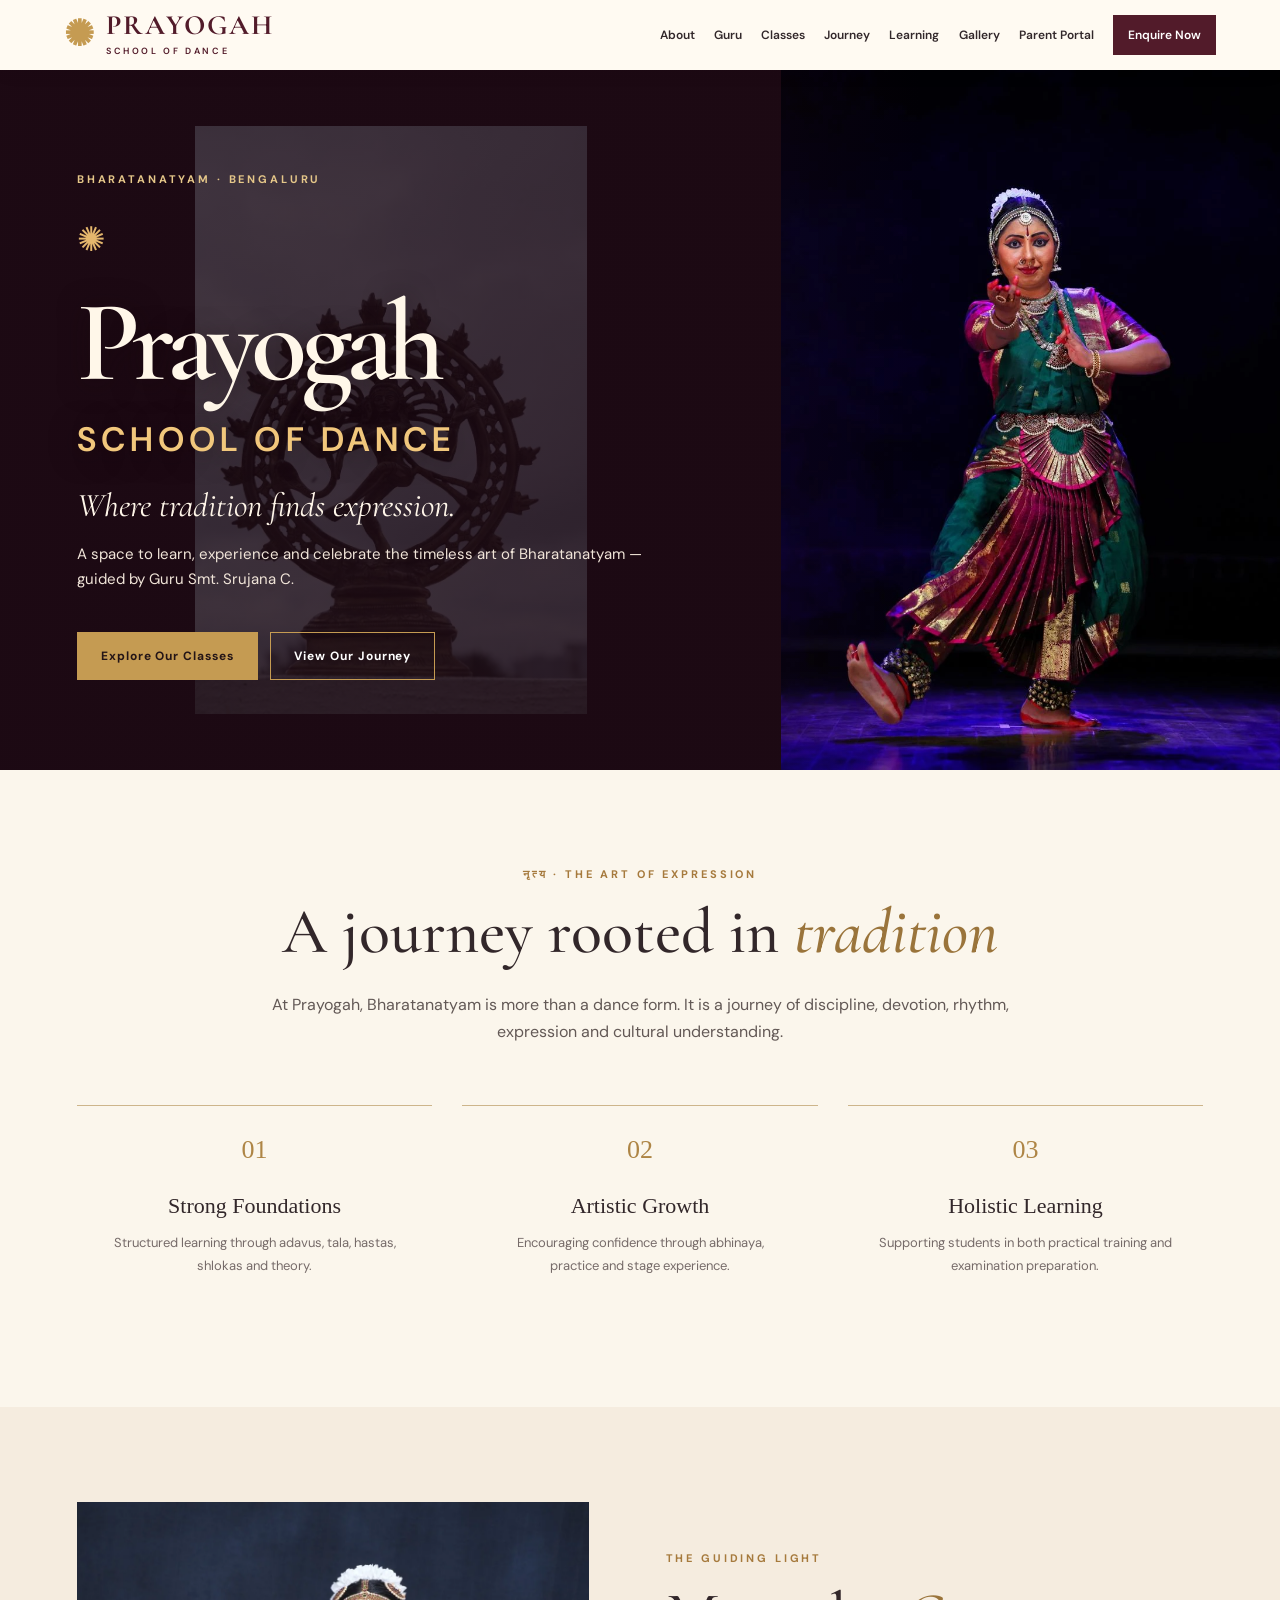
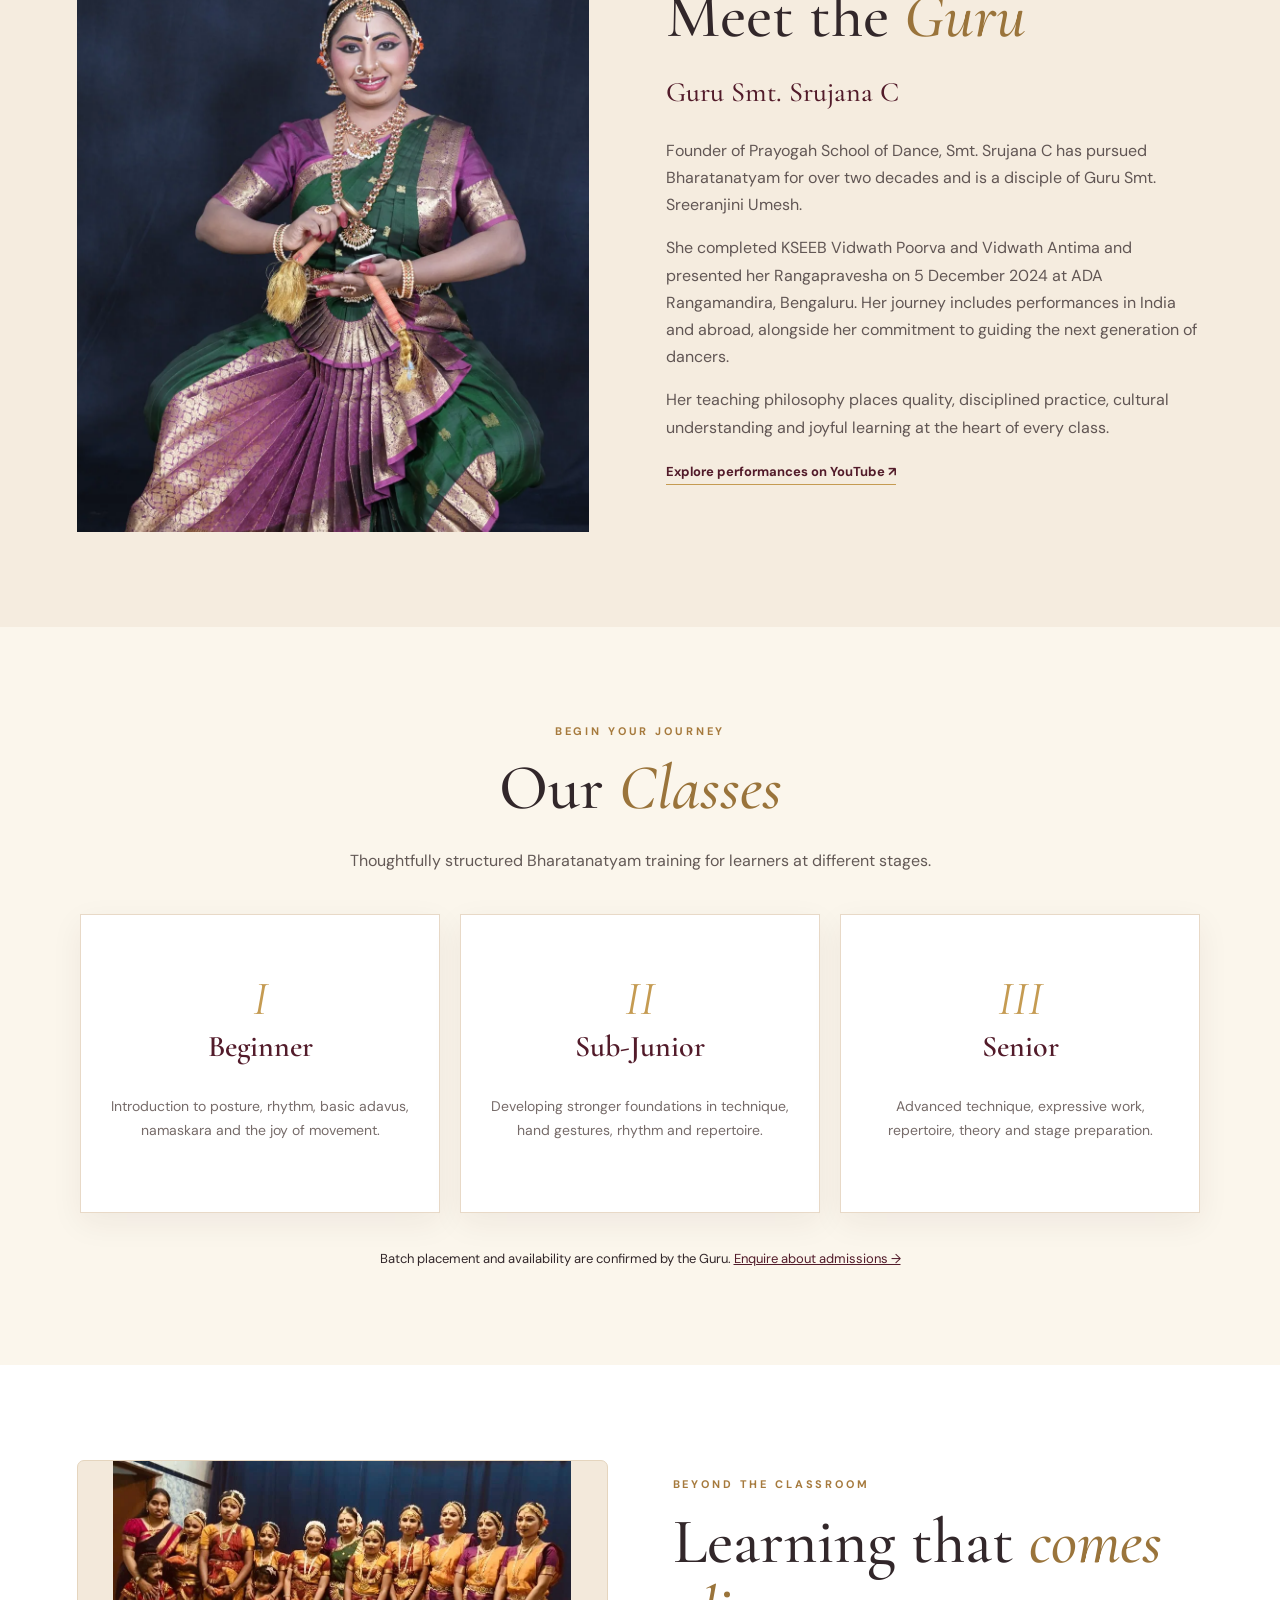
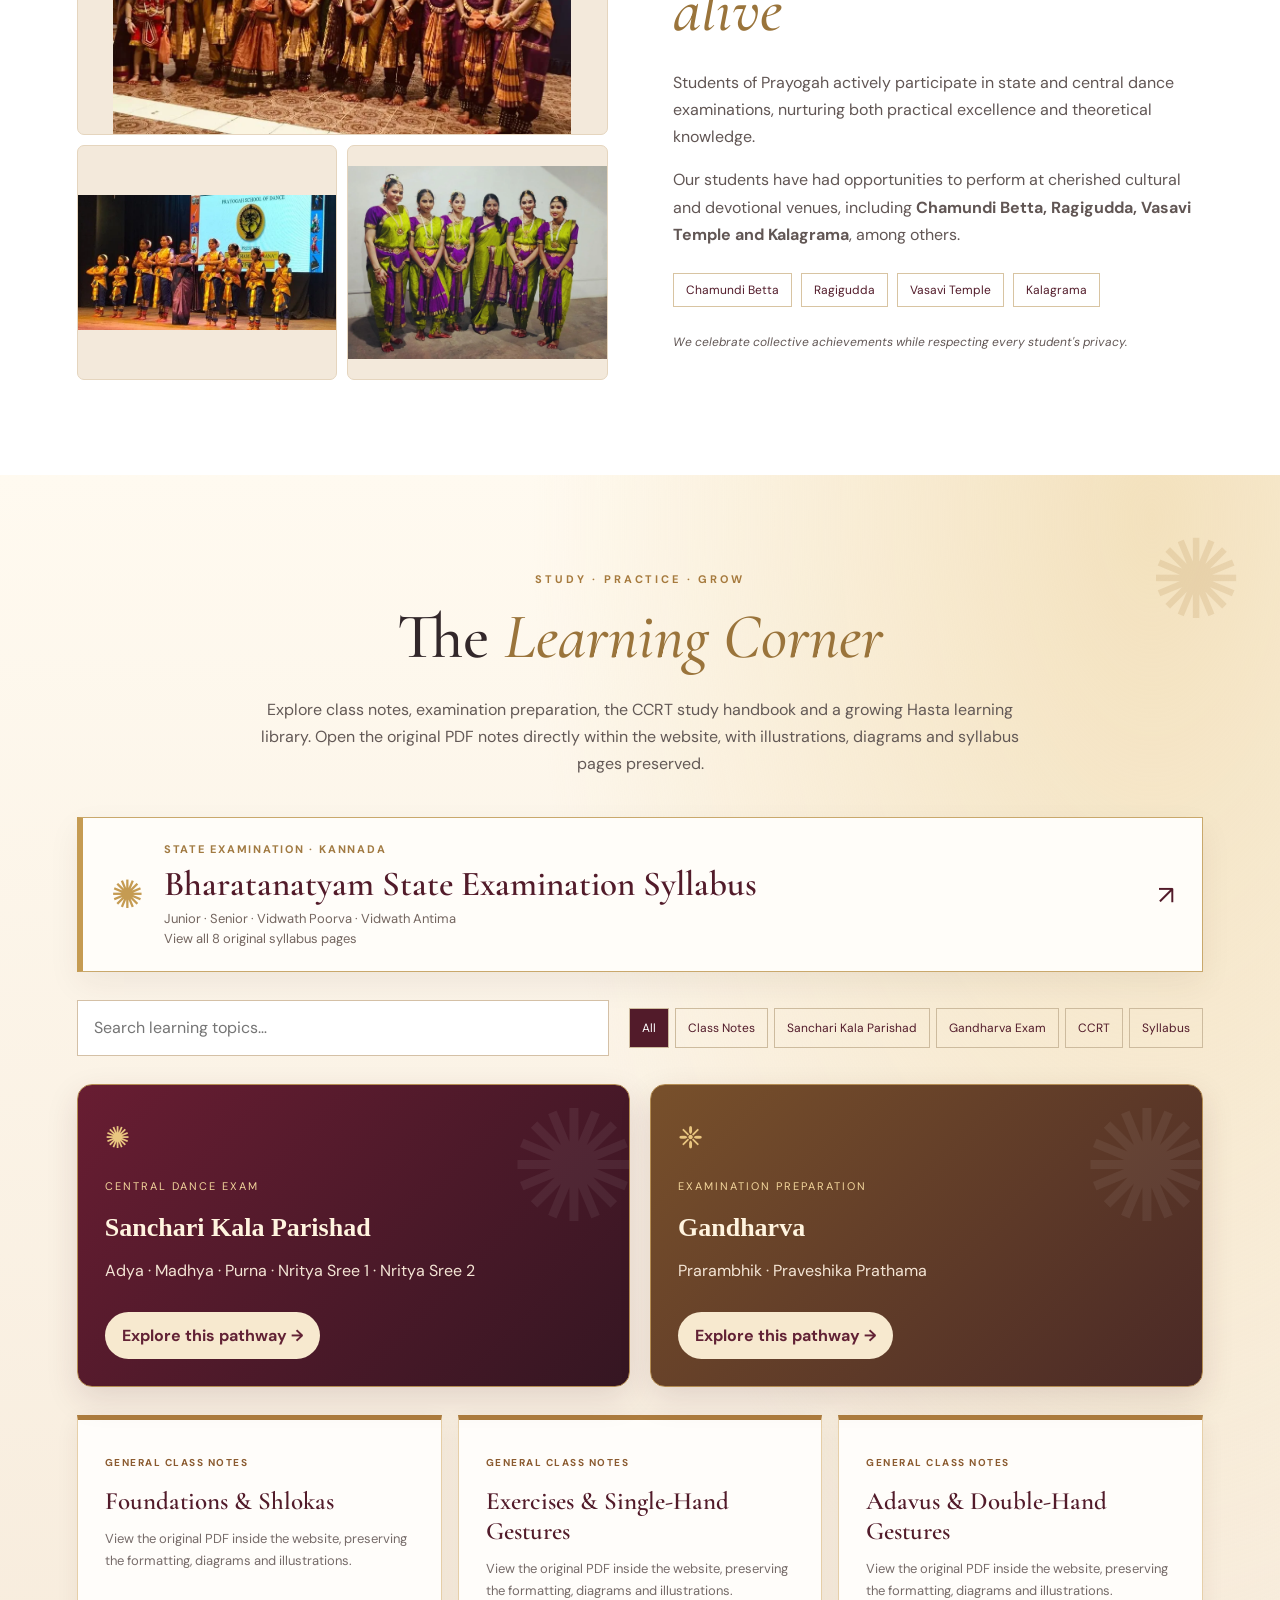
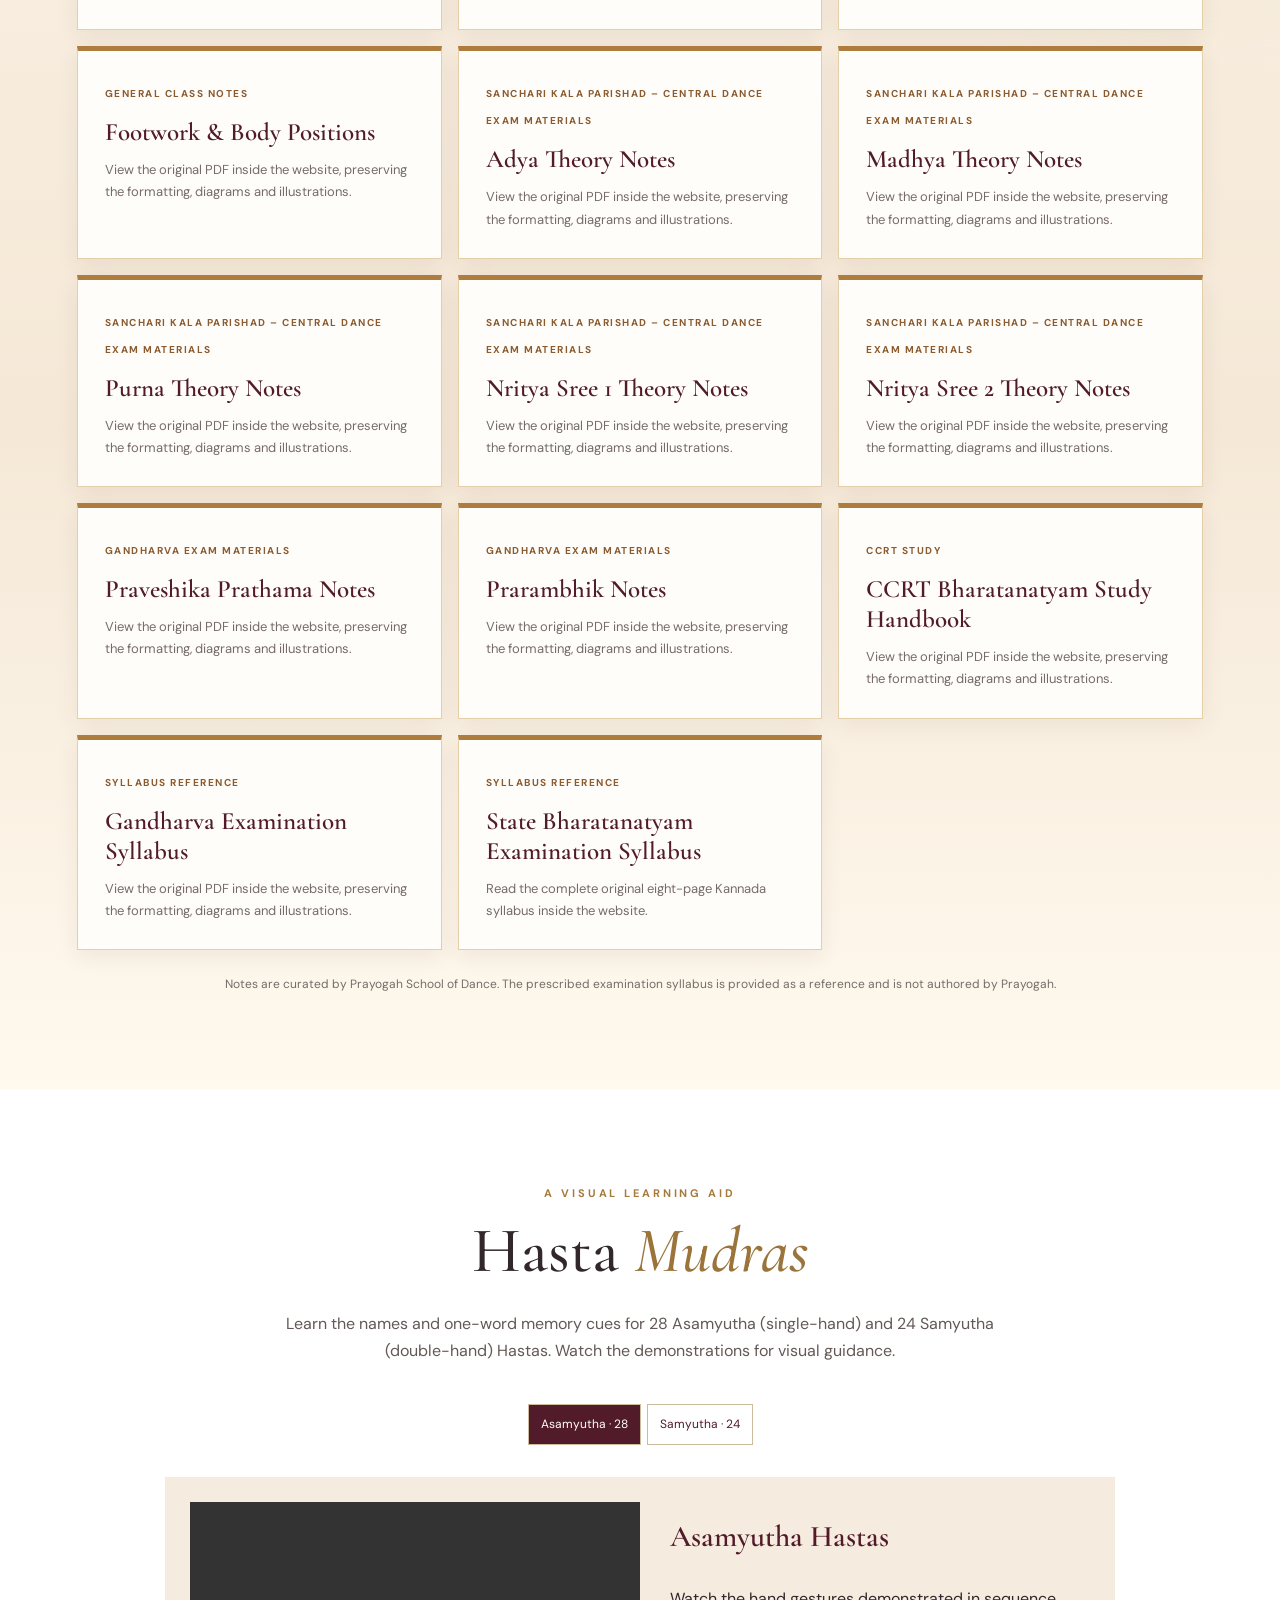
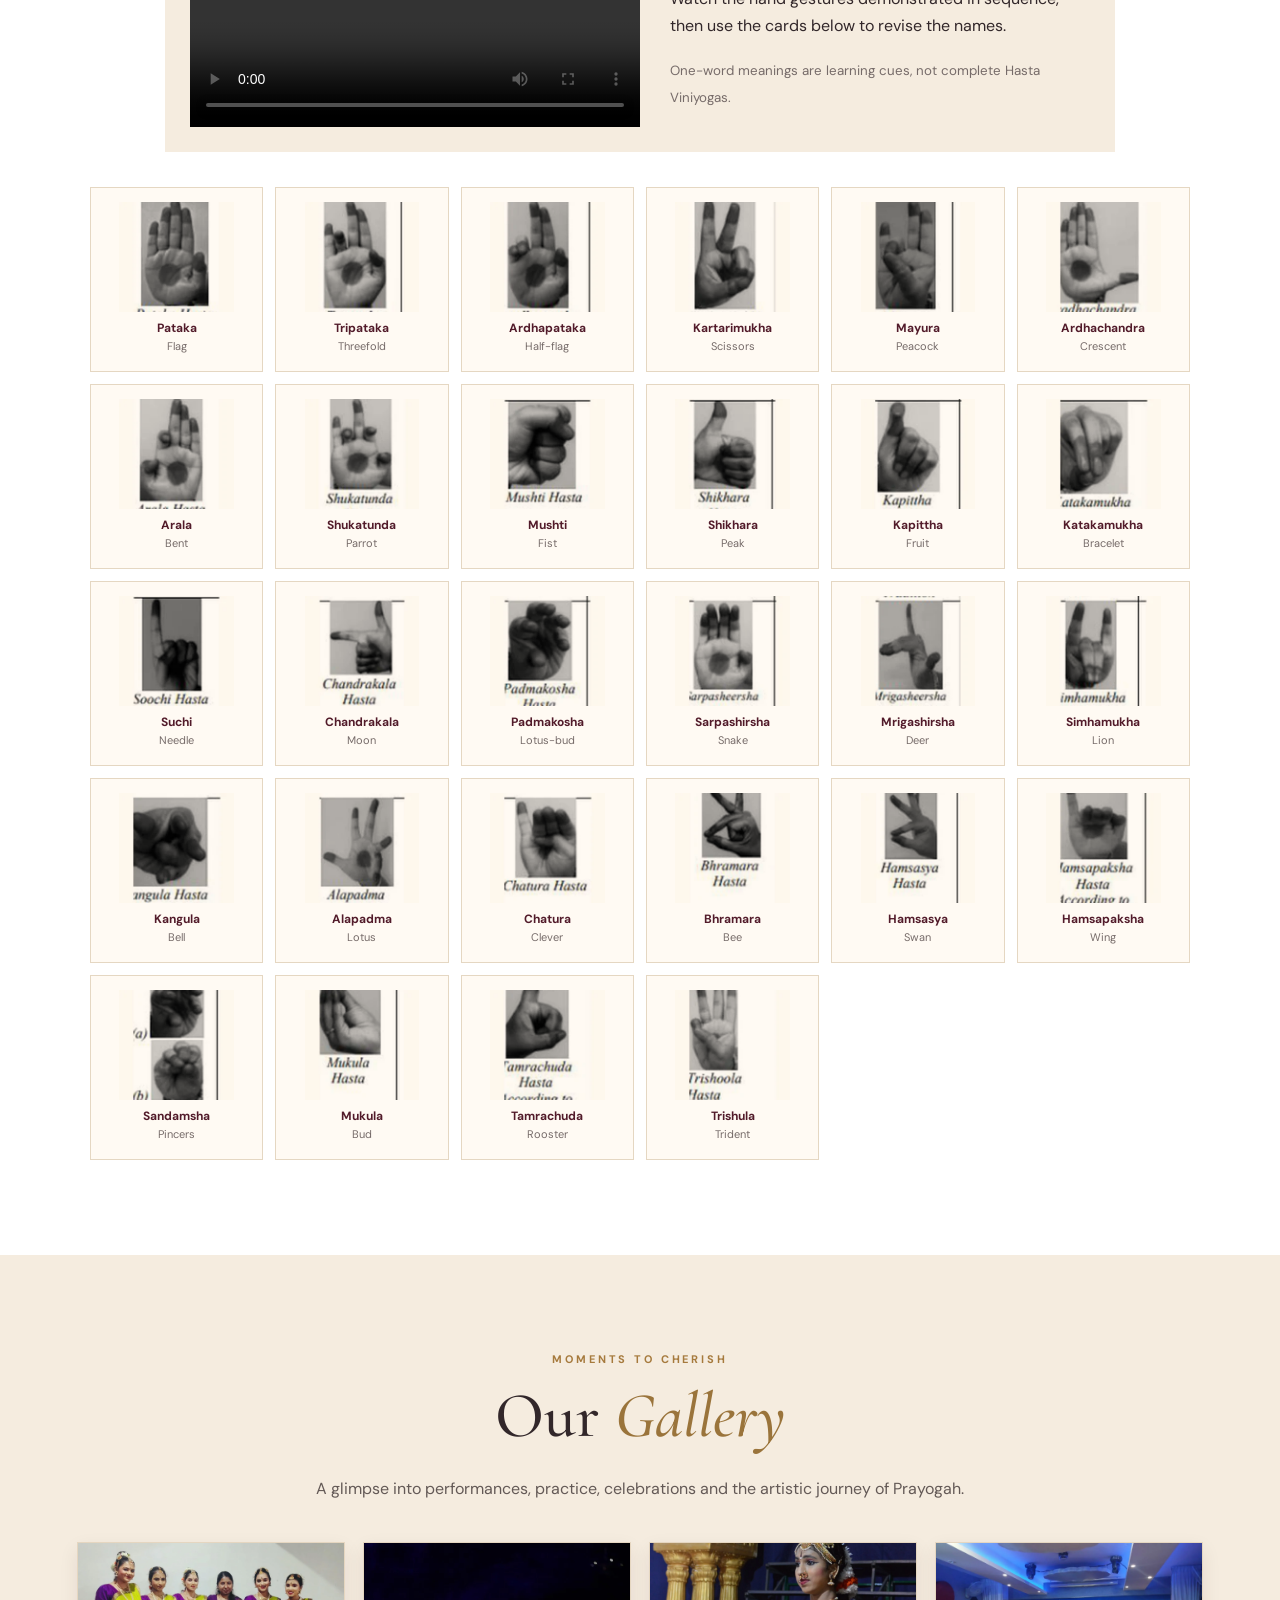
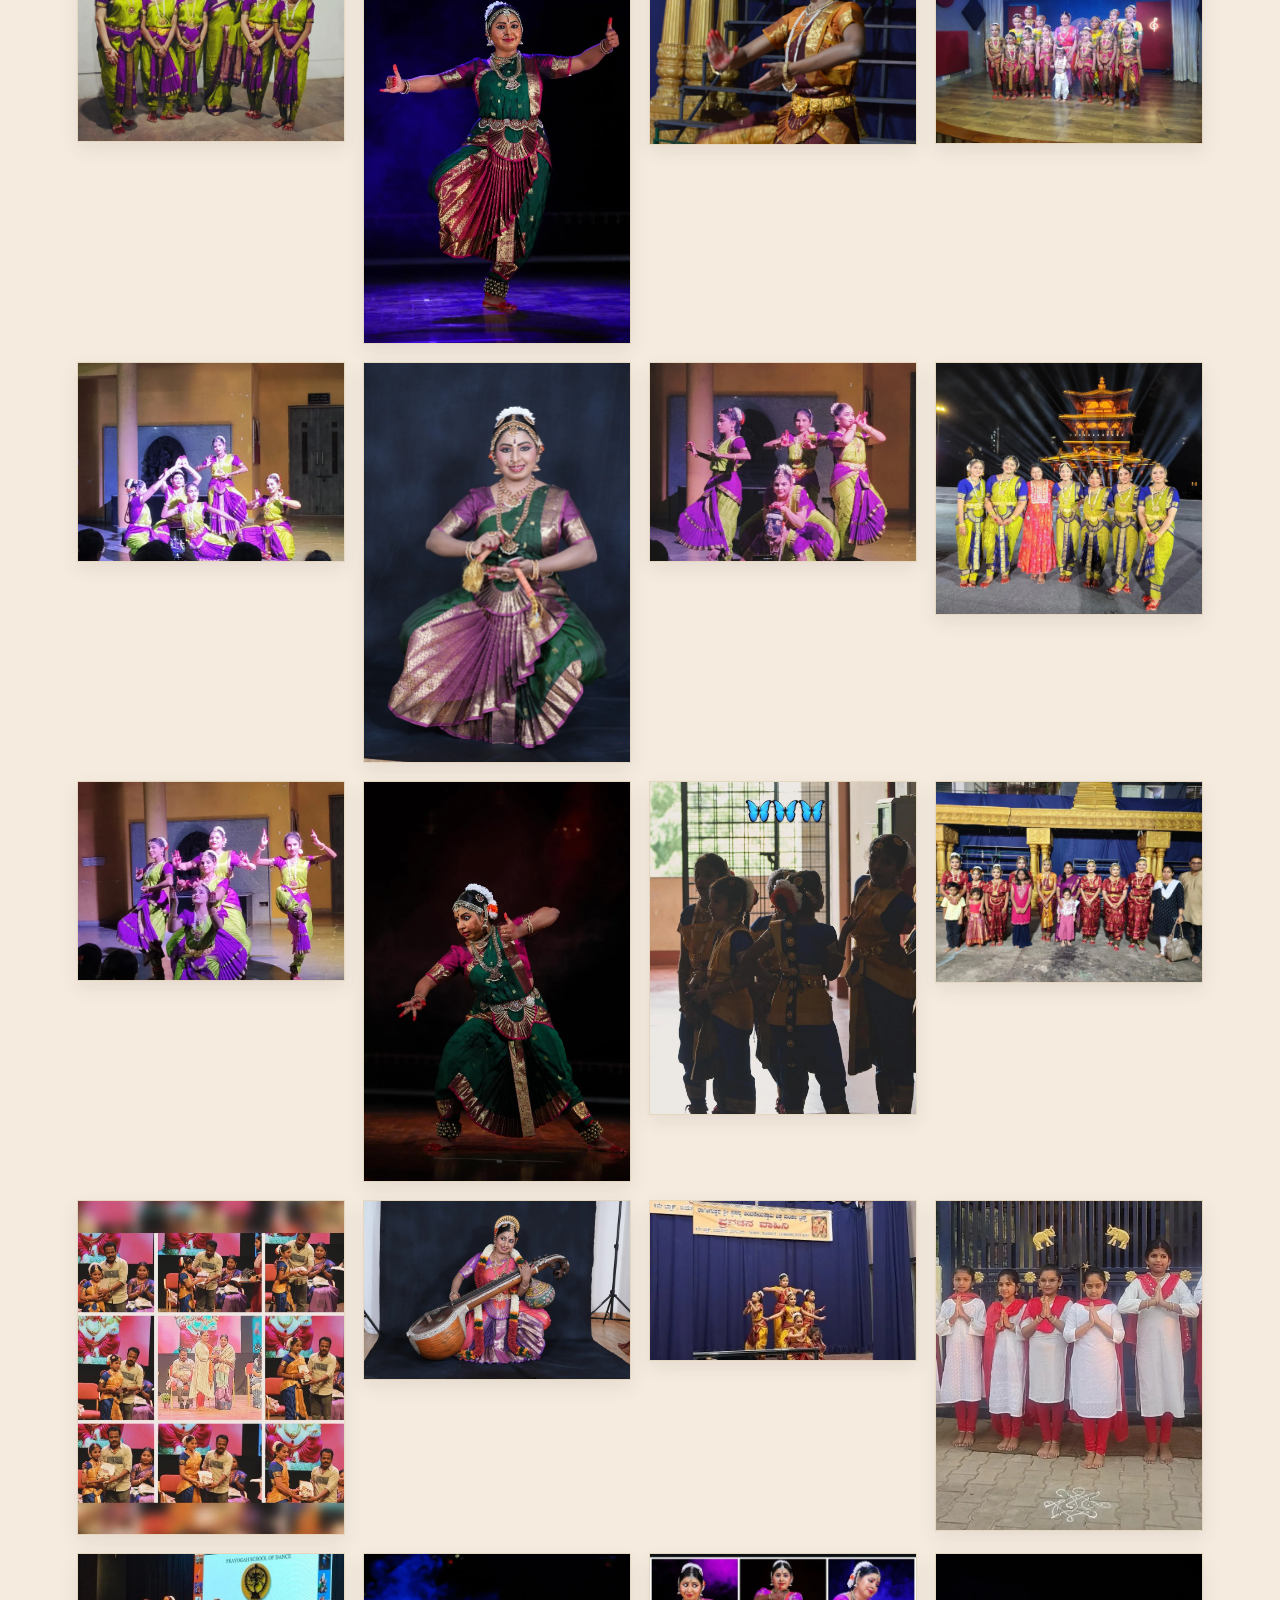
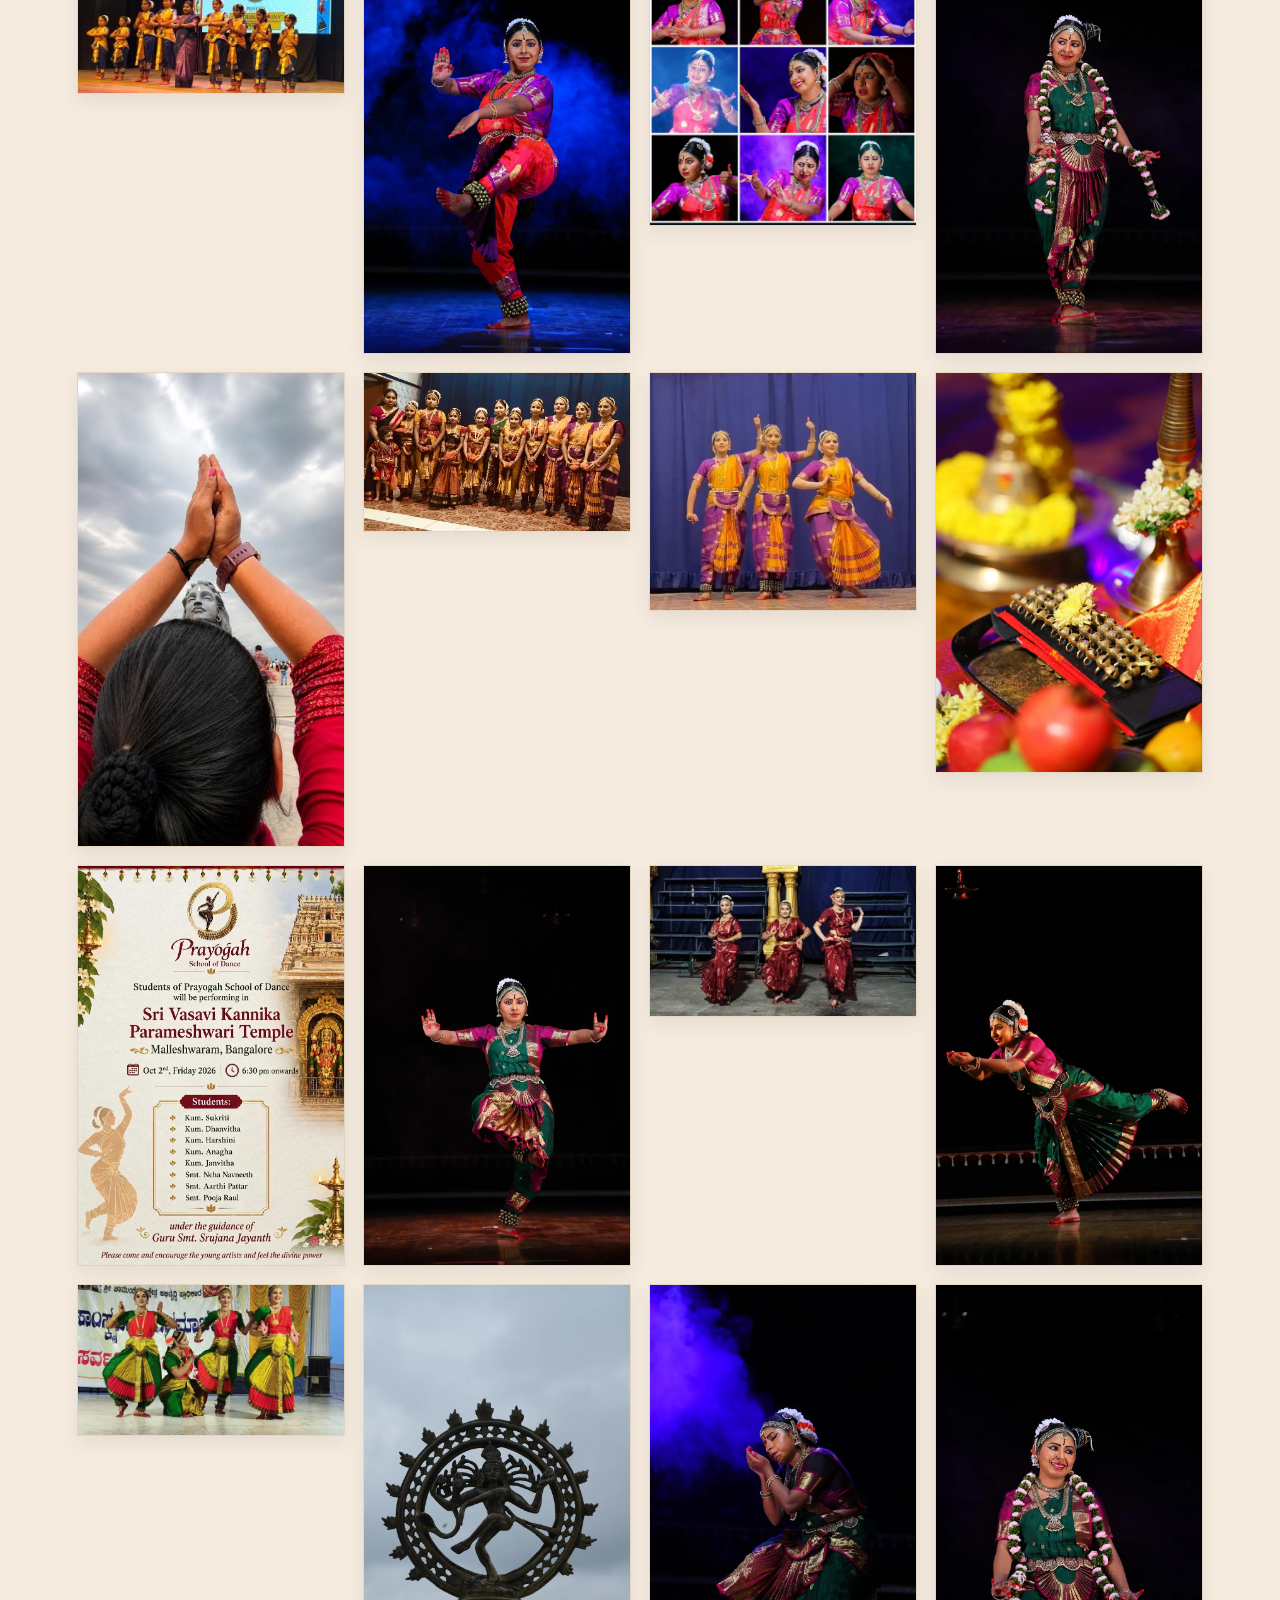
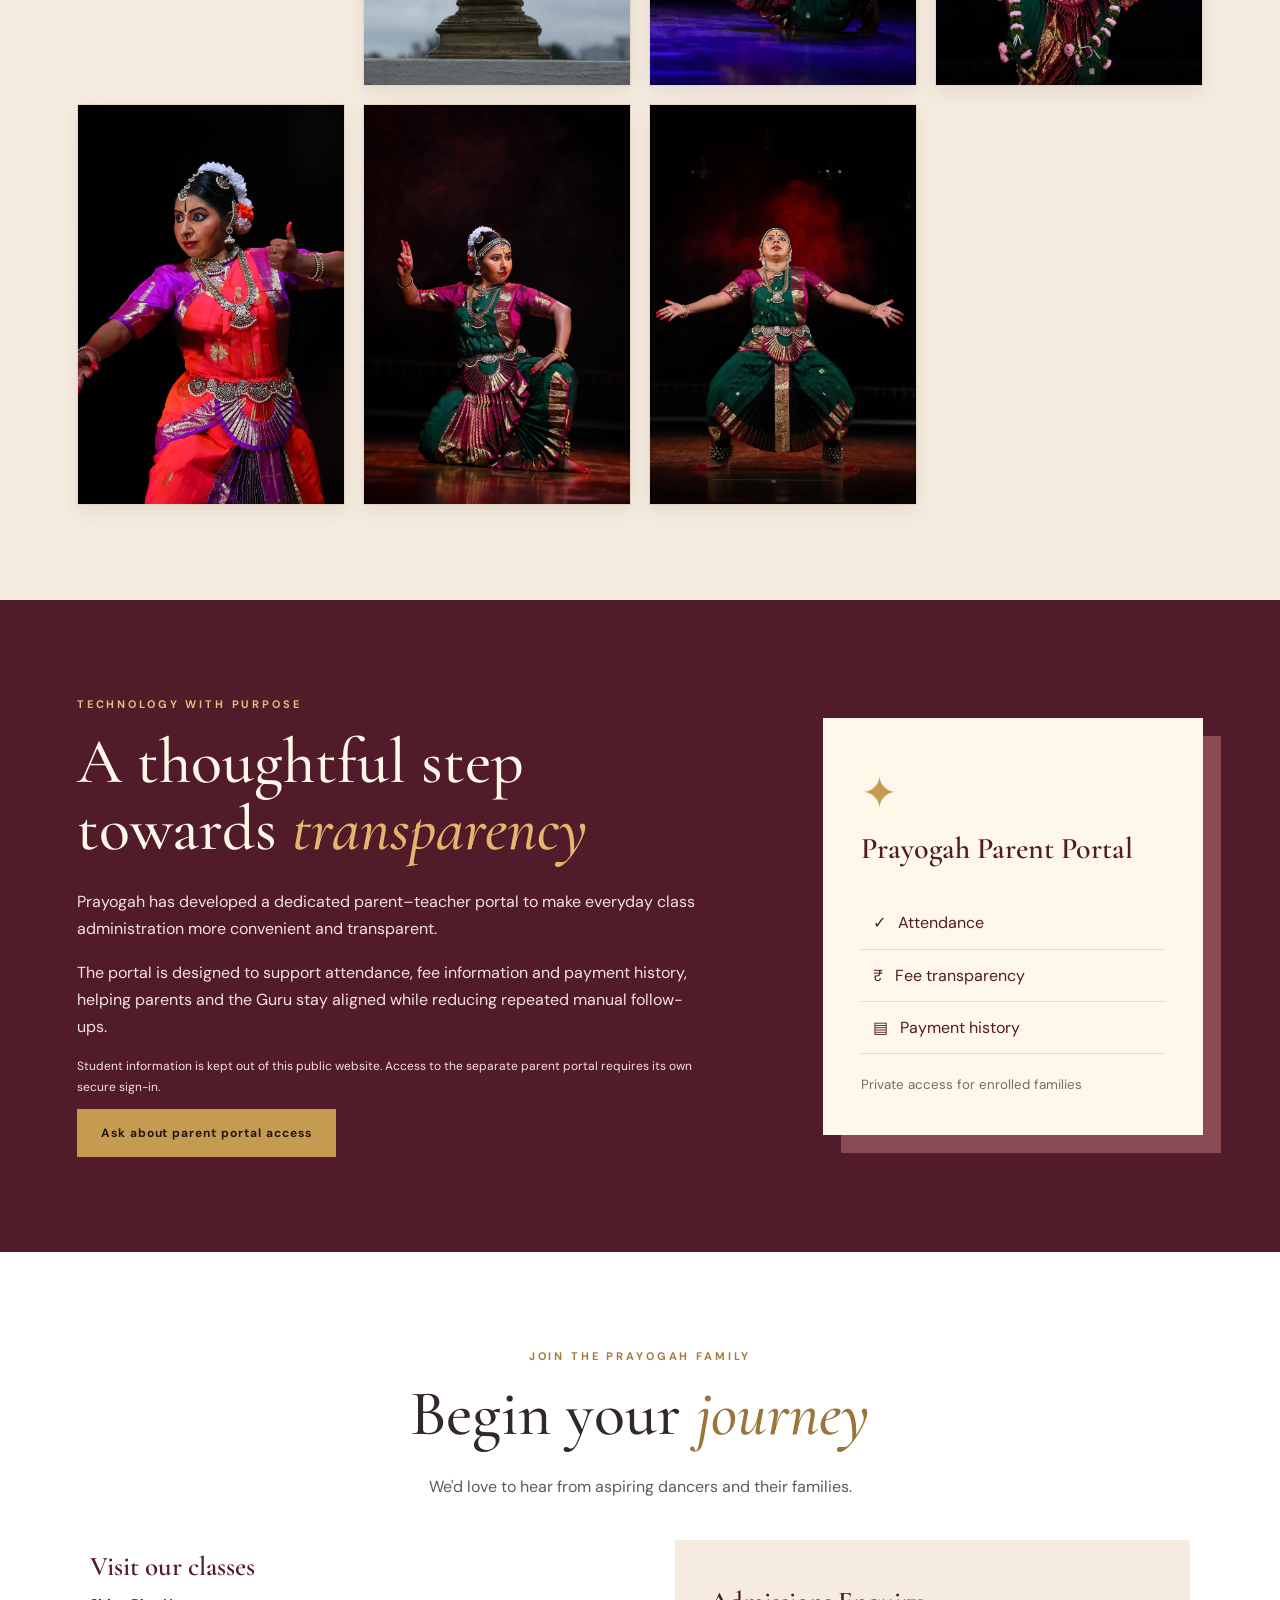
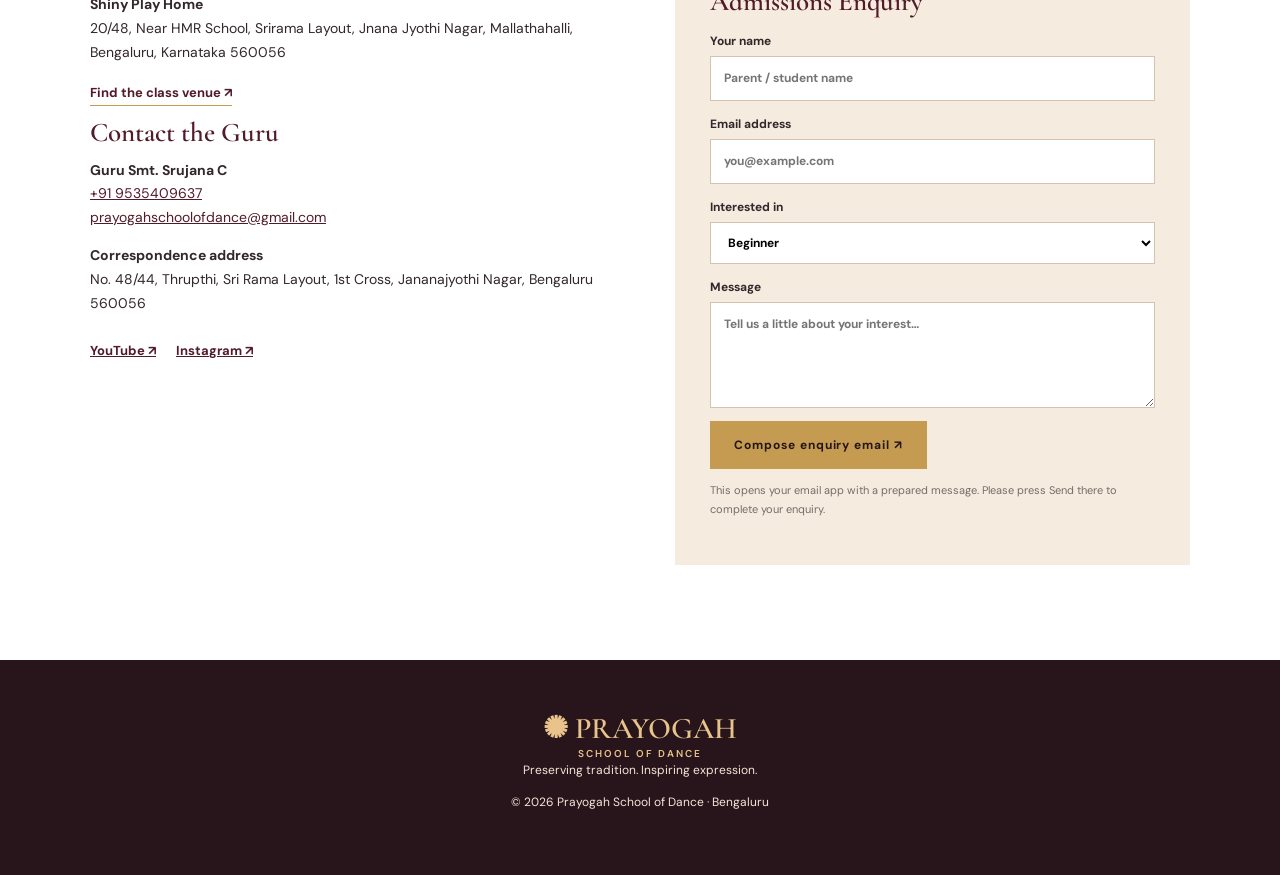
==== commit 0b3a0d7b: "commit" ====
--- a/index.html
+++ b/index.html
@@ -1,6 +1,6 @@
 <!doctype html><html lang="en"><head><meta charset="utf-8"><meta name="viewport" content="width=device-width,initial-scale=1"><meta name="theme-color" content="#521b2a"><meta name="description" content="Prayogah School of Dance offers traditional Bharatanatyam training in Jnana Jyothi Nagar, Mallathahalli, Bengaluru, under Guru Smt. Srujana C."><title>Prayogah School of Dance | Bharatanatyam in Bengaluru</title><link rel="stylesheet" href="styles.css"></head><body>
 <header class="header"><a class="brand" href="#home"><span class="brand-symbol">✺</span><span>PRAYOGAH<small>SCHOOL OF DANCE</small></span></a><button class="menu-toggle" aria-label="Toggle navigation" aria-expanded="false">☰</button><nav id="main-nav"><a href="#about">About</a><a href="#guru">Guru</a><a href="#classes">Classes</a><a href="#performances">Journey</a><a href="#learning">Learning</a><a href="#gallery">Gallery</a><a href="#portal">Parent Portal</a><a href="#contact" class="nav-cta">Enquire Now</a></nav></header>
-<main><section id="home" class="hero hero-reimagined"><div class="hero-visuals" aria-label="Real photographs from Prayogah performances"><img class="hero-main-image" src="assets/hero-opening-photo.webp" alt="Bharatanatyam performance photograph" fetchpriority="high"></div><div class="hero-shade"></div><div class="hero-content"><div class="eyebrow light">BHARATANATYAM · BENGALURU</div><div class="hero-ornament">✺</div><h1><span class="school-name">Prayogah</span><span class="school-subname">School of Dance</span></h1><p class="hero-tagline">Where tradition finds expression.</p><p class="hero-description">A space to learn, experience and celebrate the timeless art of Bharatanatyam — guided by Guru Smt. Srujana C.</p><div class="hero-actions"><a class="btn gold" href="#classes">Explore Our Classes</a><a class="btn outline" href="#gallery">View Our Journey</a></div></div><div class="hero-caption">TRADITION · DISCIPLINE · EXPRESSION</div></section>
+<main><section id="home" class="hero hero-reimagined"><div class="hero-visuals" aria-label="Real photographs from Prayogah performances"><img class="hero-main-image" src="[data-uri]" alt="Bharatanatyam performance photograph" fetchpriority="high"></div><div class="hero-shade"></div><div class="hero-content"><div class="eyebrow light">BHARATANATYAM · BENGALURU</div><div class="hero-ornament">✺</div><h1><span class="school-name">Prayogah</span><span class="school-subname">School of Dance</span></h1><p class="hero-tagline">Where tradition finds expression.</p><p class="hero-description">A space to learn, experience and celebrate the timeless art of Bharatanatyam — guided by Guru Smt. Srujana C.</p><div class="hero-actions"><a class="btn gold" href="#classes">Explore Our Classes</a><a class="btn outline" href="#gallery">View Our Journey</a></div></div><div class="hero-caption">TRADITION · DISCIPLINE · EXPRESSION</div></section>
 <section class="intro section" id="about"><div class="section-kicker">नृत्य · The art of expression</div><h2>A journey rooted in <em>tradition</em></h2><p class="lead">At Prayogah, Bharatanatyam is more than a dance form. It is a journey of discipline, devotion, rhythm, expression and cultural understanding.</p><div class="pillars"><article><span>01</span><h3>Strong Foundations</h3><p>Structured learning through adavus, tala, hastas, shlokas and theory.</p></article><article><span>02</span><h3>Artistic Growth</h3><p>Encouraging confidence through abhinaya, practice and stage experience.</p></article><article><span>03</span><h3>Holistic Learning</h3><p>Supporting students in both practical training and examination preparation.</p></article></div></section>
 <section id="guru" class="guru section"><div class="guru-image"><img src="assets/guru-portrait.webp" alt="Guru Smt. Srujana C in traditional Bharatanatyam attire" loading="lazy"></div><div class="guru-copy"><div class="section-kicker">The guiding light</div><h2>Meet the <em>Guru</em></h2><h3>Guru Smt. Srujana C</h3><p>Founder of Prayogah School of Dance, Smt. Srujana C has pursued Bharatanatyam for over two decades and is a disciple of Guru Smt. Sreeranjini Umesh.</p><p>She completed KSEEB Vidwath Poorva and Vidwath Antima and presented her Rangapravesha on 5 December 2024 at ADA Rangamandira, Bengaluru. Her journey includes performances in India and abroad, alongside her commitment to guiding the next generation of dancers.</p><p>Her teaching philosophy places quality, disciplined practice, cultural understanding and joyful learning at the heart of every class.</p><a class="text-link" href="https://www.youtube.com/@Srujana_Bharatanatyam" target="_blank" rel="noopener">Explore performances on YouTube ↗</a></div></section>
 <section id="classes" class="section classes"><div class="section-kicker">Begin your journey</div><h2>Our <em>Classes</em></h2><p class="section-sub">Thoughtfully structured Bharatanatyam training for learners at different stages.</p><div class="class-grid"><article class="class-card"><div class="class-number">I</div><h3>Beginner</h3><p>Introduction to posture, rhythm, basic adavus, namaskara and the joy of movement.</p></article><article class="class-card"><div class="class-number">II</div><h3>Sub-Junior</h3><p>Developing stronger foundations in technique, hand gestures, rhythm and repertoire.</p></article><article class="class-card"><div class="class-number">III</div><h3>Senior</h3><p>Advanced technique, expressive work, repertoire, theory and stage preparation.</p></article></div><p class="classes-note">Batch placement and availability are confirmed by the Guru. <a href="#contact">Enquire about admissions →</a></p></section>
--- a/styles.css
+++ b/styles.css
@@ -92,3 +92,21 @@
 .hasta-card .hasta-illustration{display:block;width:100%;height:105px;object-fit:contain;margin:0 auto 9px;mix-blend-mode:multiply}
 .hasta-card strong{line-height:1.3}
 @media(max-width:760px){.hero-reimagined .hero-visuals{width:48%}.hero-reimagined .hero-main-image{object-fit:cover;object-position:51% center}.hasta-card .hasta-illustration{height:90px}}
+
+/* v16: corrected balanced hero, inline assets for reliable GitHub Pages deployment */
+.hero.hero-reimagined{min-height:680px;display:block;isolation:isolate;background:#1d0a14}
+.hero-reimagined .hero-visuals{position:absolute;top:0;right:0;bottom:0;left:auto;width:39%;height:100%;display:block;z-index:0;background:#090512;overflow:hidden}
+.hero-reimagined .hero-main-image{display:block;width:100%;height:100%;object-fit:contain;object-position:center bottom}
+.hero-reimagined::before{content:"";position:absolute;inset:0 39% 0 0;z-index:0;background-image:linear-gradient(90deg,rgba(28,9,19,.77),rgba(28,9,19,.82)),url("[data-uri]");background-size:100% 100%,auto 84%;background-position:center,center;background-repeat:no-repeat;opacity:1}
+.hero-reimagined .hero-shade{position:absolute;inset:0;z-index:0;background:linear-gradient(90deg,transparent 0%,transparent 59%,#1d0a1433 61%,transparent 72%)}
+.hero-reimagined .hero-content{position:relative;z-index:1;width:min(1240px,88%);margin:0 auto;padding:100px 0 90px;min-height:680px;display:flex;flex-direction:column;align-items:flex-start;justify-content:center}
+.hero-reimagined .hero-content h1{max-width:none;width:59%;margin:22px 0 28px;line-height:1}
+.hero-reimagined .school-name{display:block;font-size:clamp(75px,9vw,142px);line-height:.9;letter-spacing:-.055em;white-space:nowrap}
+.hero-reimagined .school-subname{display:block;margin-top:26px;font-size:clamp(20px,2.65vw,38px);letter-spacing:.15em;white-space:nowrap;line-height:1.15}
+.hero-reimagined .hero-tagline{max-width:58%;font-size:clamp(27px,2.6vw,40px);margin:0 0 16px}
+.hero-reimagined .hero-description{max-width:54%;font-size:15px}
+.hero-reimagined .hero-actions{margin-top:24px}
+.hero-reimagined .hero-caption{display:none}
+@media(max-width:1100px){.hero-reimagined .school-name{font-size:clamp(66px,8vw,100px)}.hero-reimagined .school-subname{font-size:clamp(18px,2.4vw,28px)}.hero-reimagined .hero-visuals{width:36%}.hero-reimagined::before{right:36%}}
+@media(max-width:760px){.hero.hero-reimagined{min-height:720px}.hero-reimagined .hero-visuals{width:100%;opacity:.32}.hero-reimagined .hero-main-image{object-fit:contain;object-position:right bottom}.hero-reimagined::before{inset:0;background-size:100% 100%,auto 68%;background-position:center,center 38%;opacity:.8}.hero-reimagined .hero-shade{background:linear-gradient(90deg,#1d0a14d9,#1d0a1499)}.hero-reimagined .hero-content{width:90%;min-height:720px;padding:100px 0 70px}.hero-reimagined .hero-content h1{width:100%;max-width:100%;margin:18px 0 24px}.hero-reimagined .school-name{font-size:clamp(60px,12vw,95px);white-space:normal}.hero-reimagined .school-subname{font-size:clamp(17px,4vw,27px);white-space:normal;letter-spacing:.10em;margin-top:17px}.hero-reimagined .hero-tagline,.hero-reimagined .hero-description{max-width:100%}}
+.hasta-card .hasta-illustration{height:110px;width:100%;object-fit:contain}
